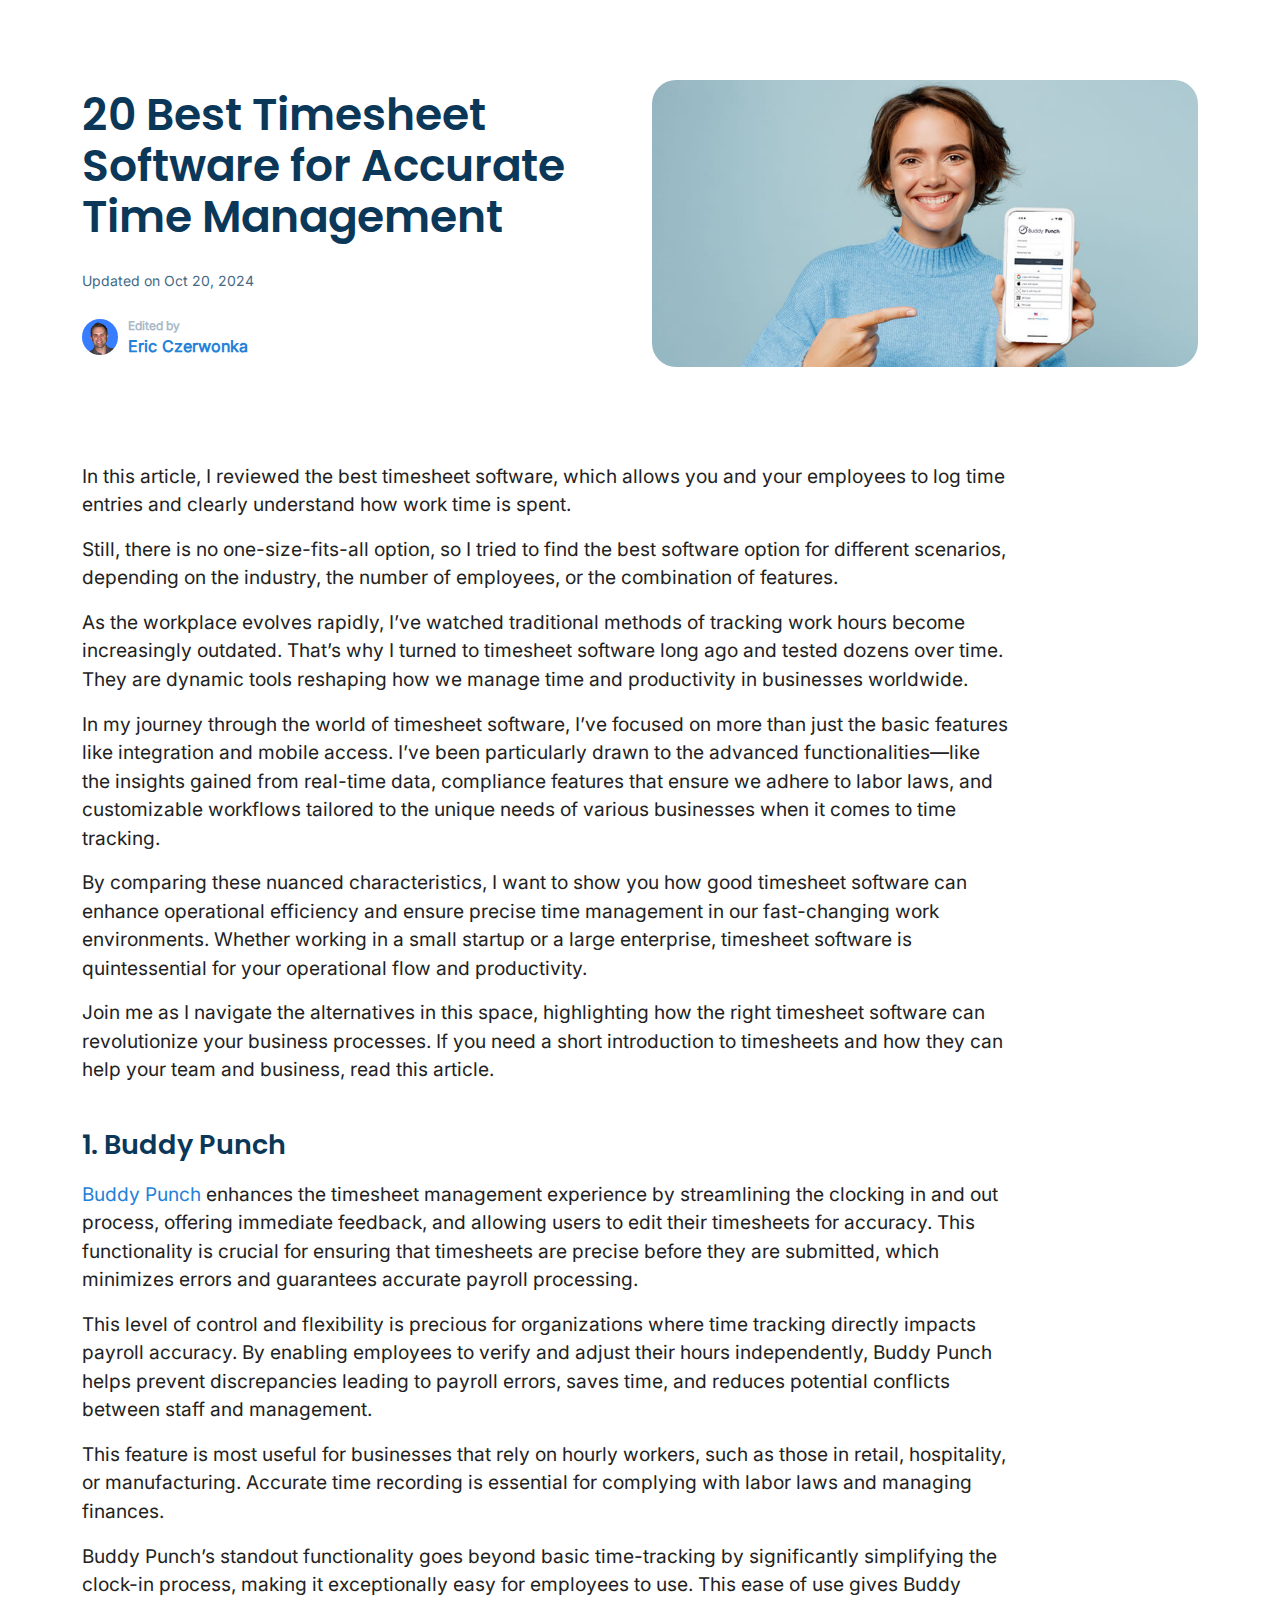
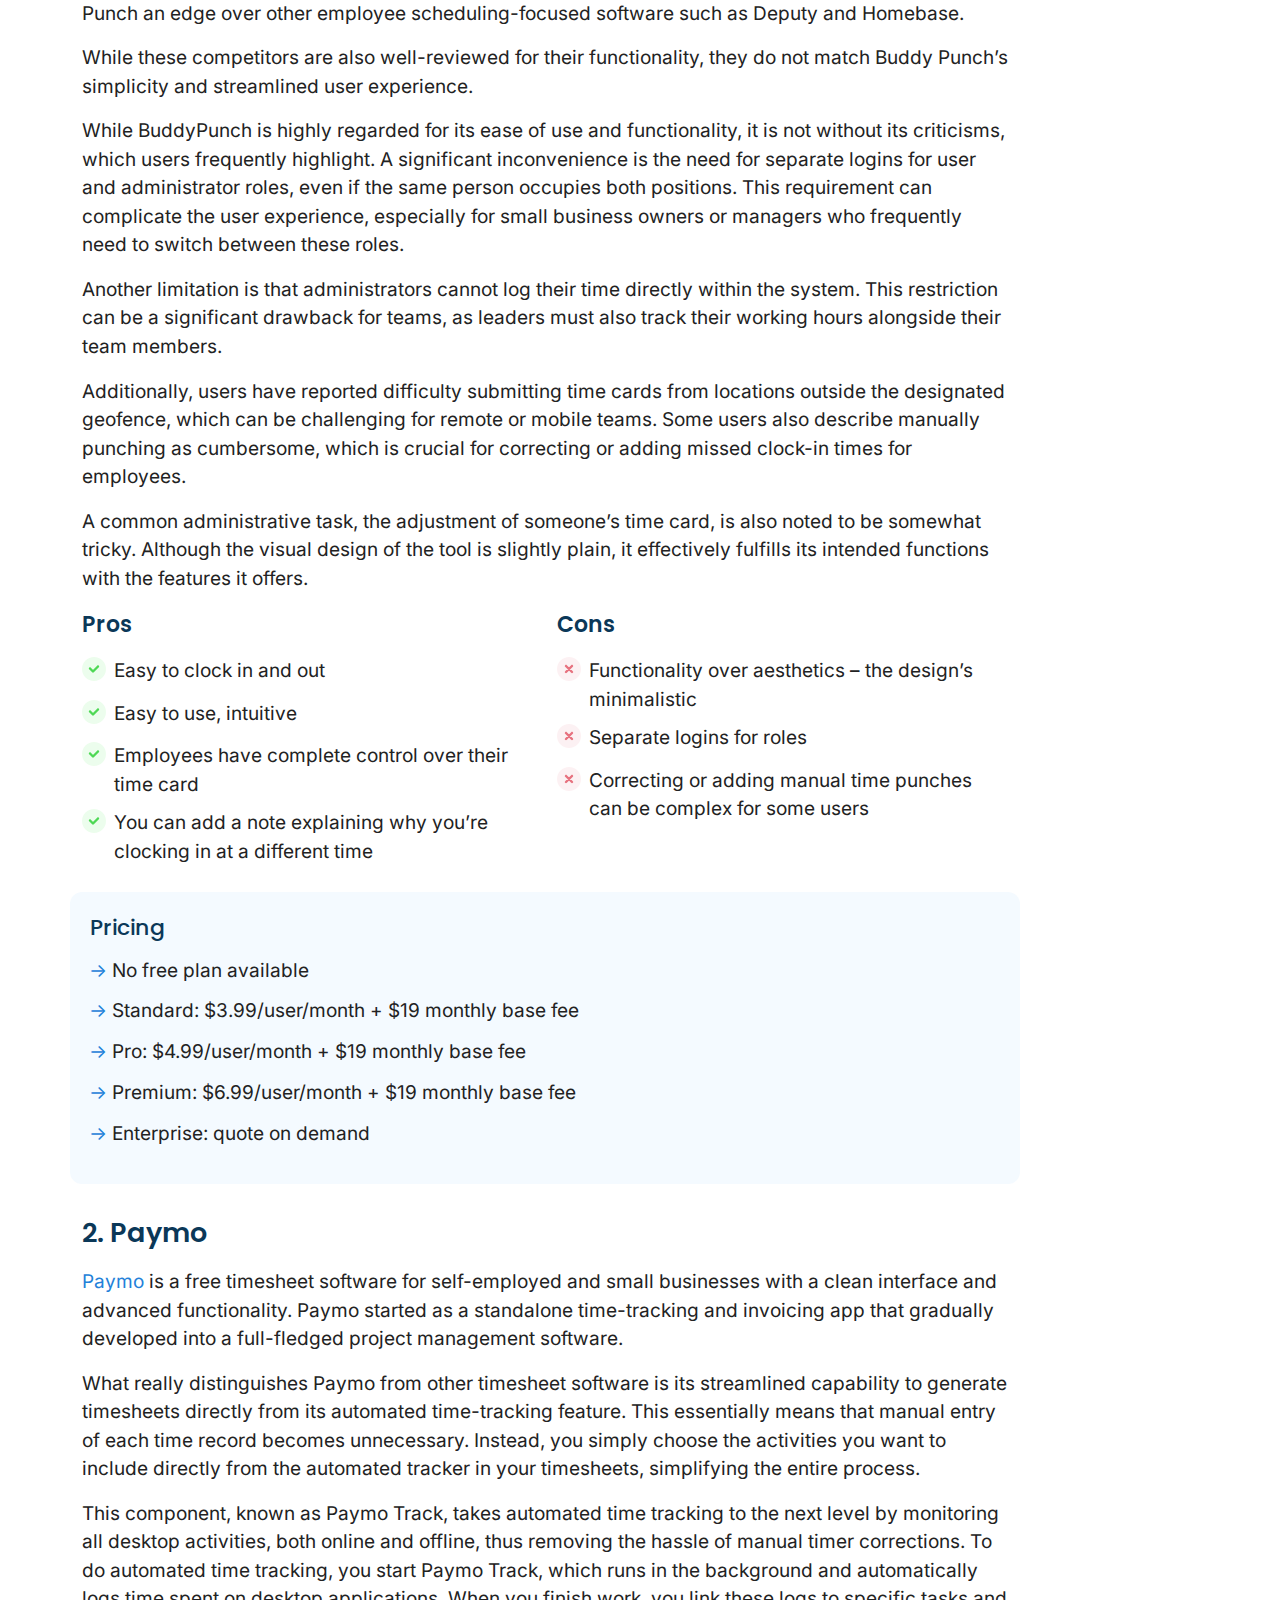
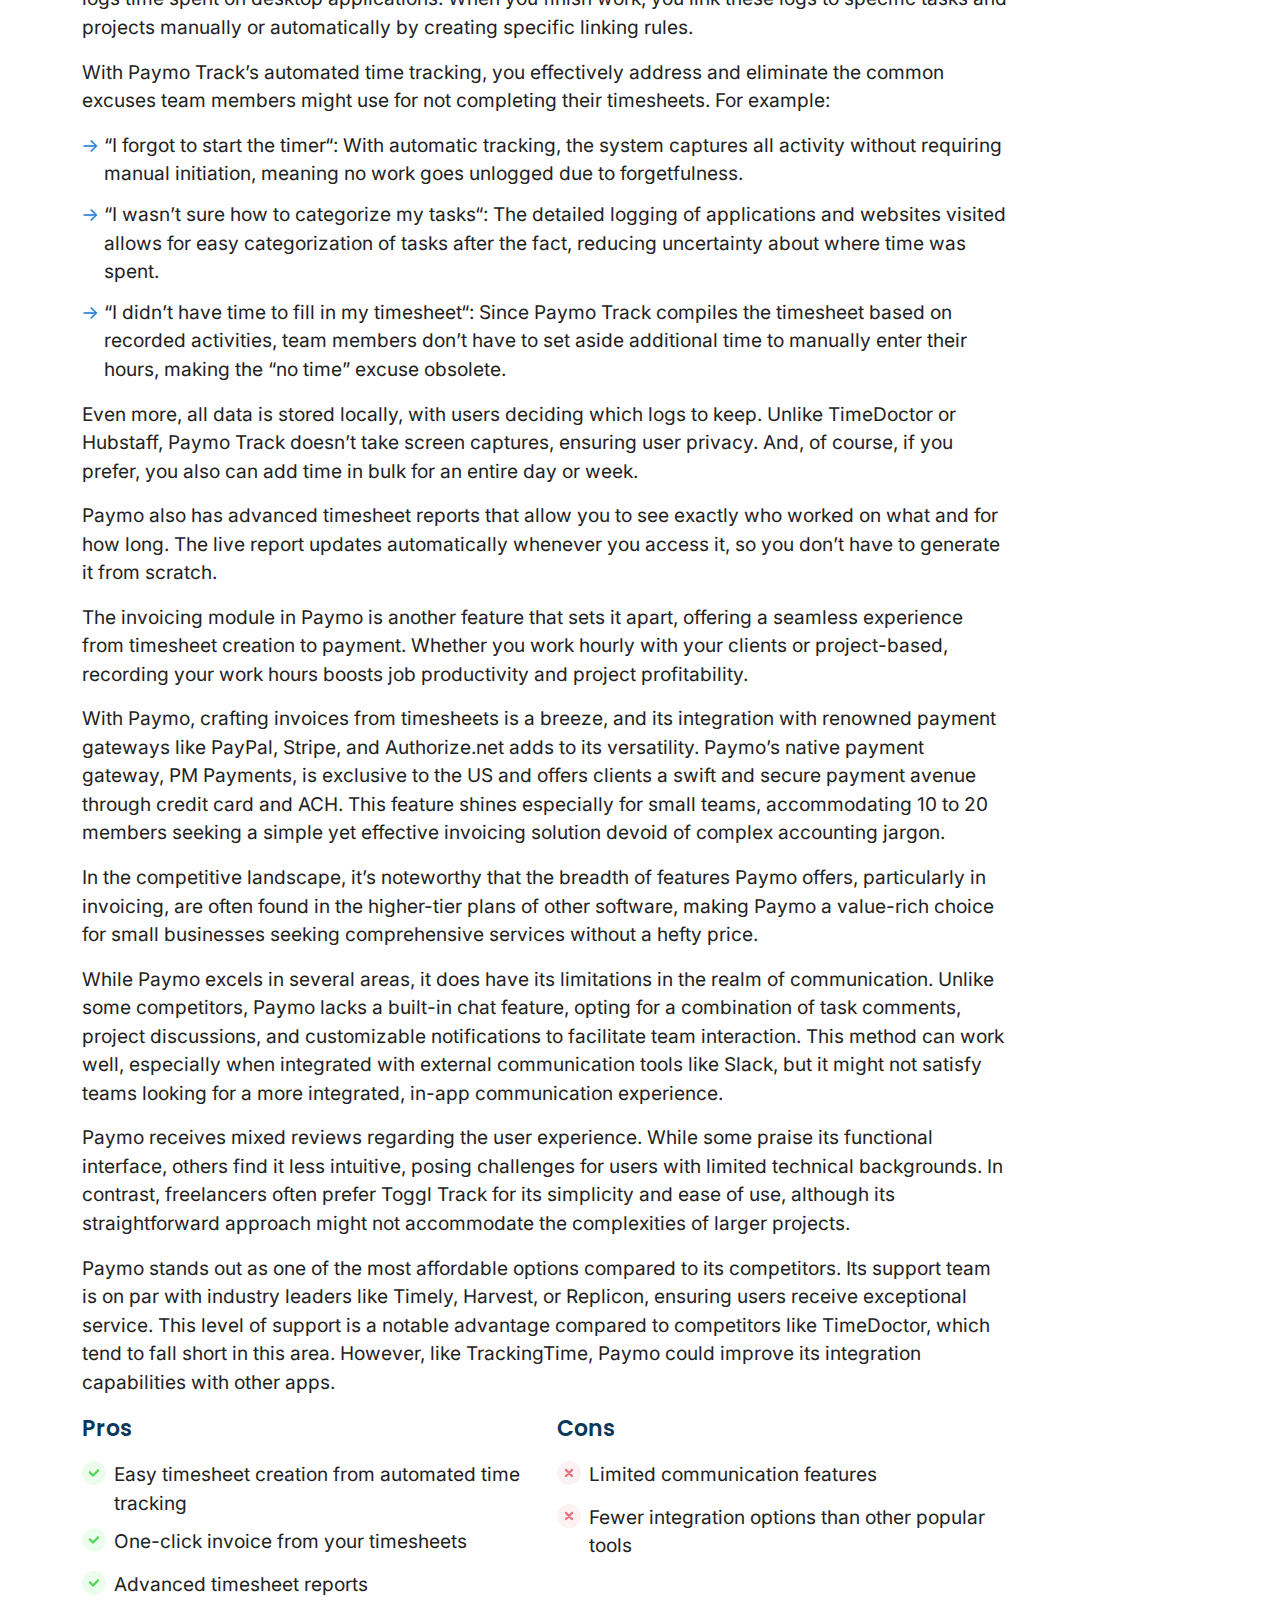
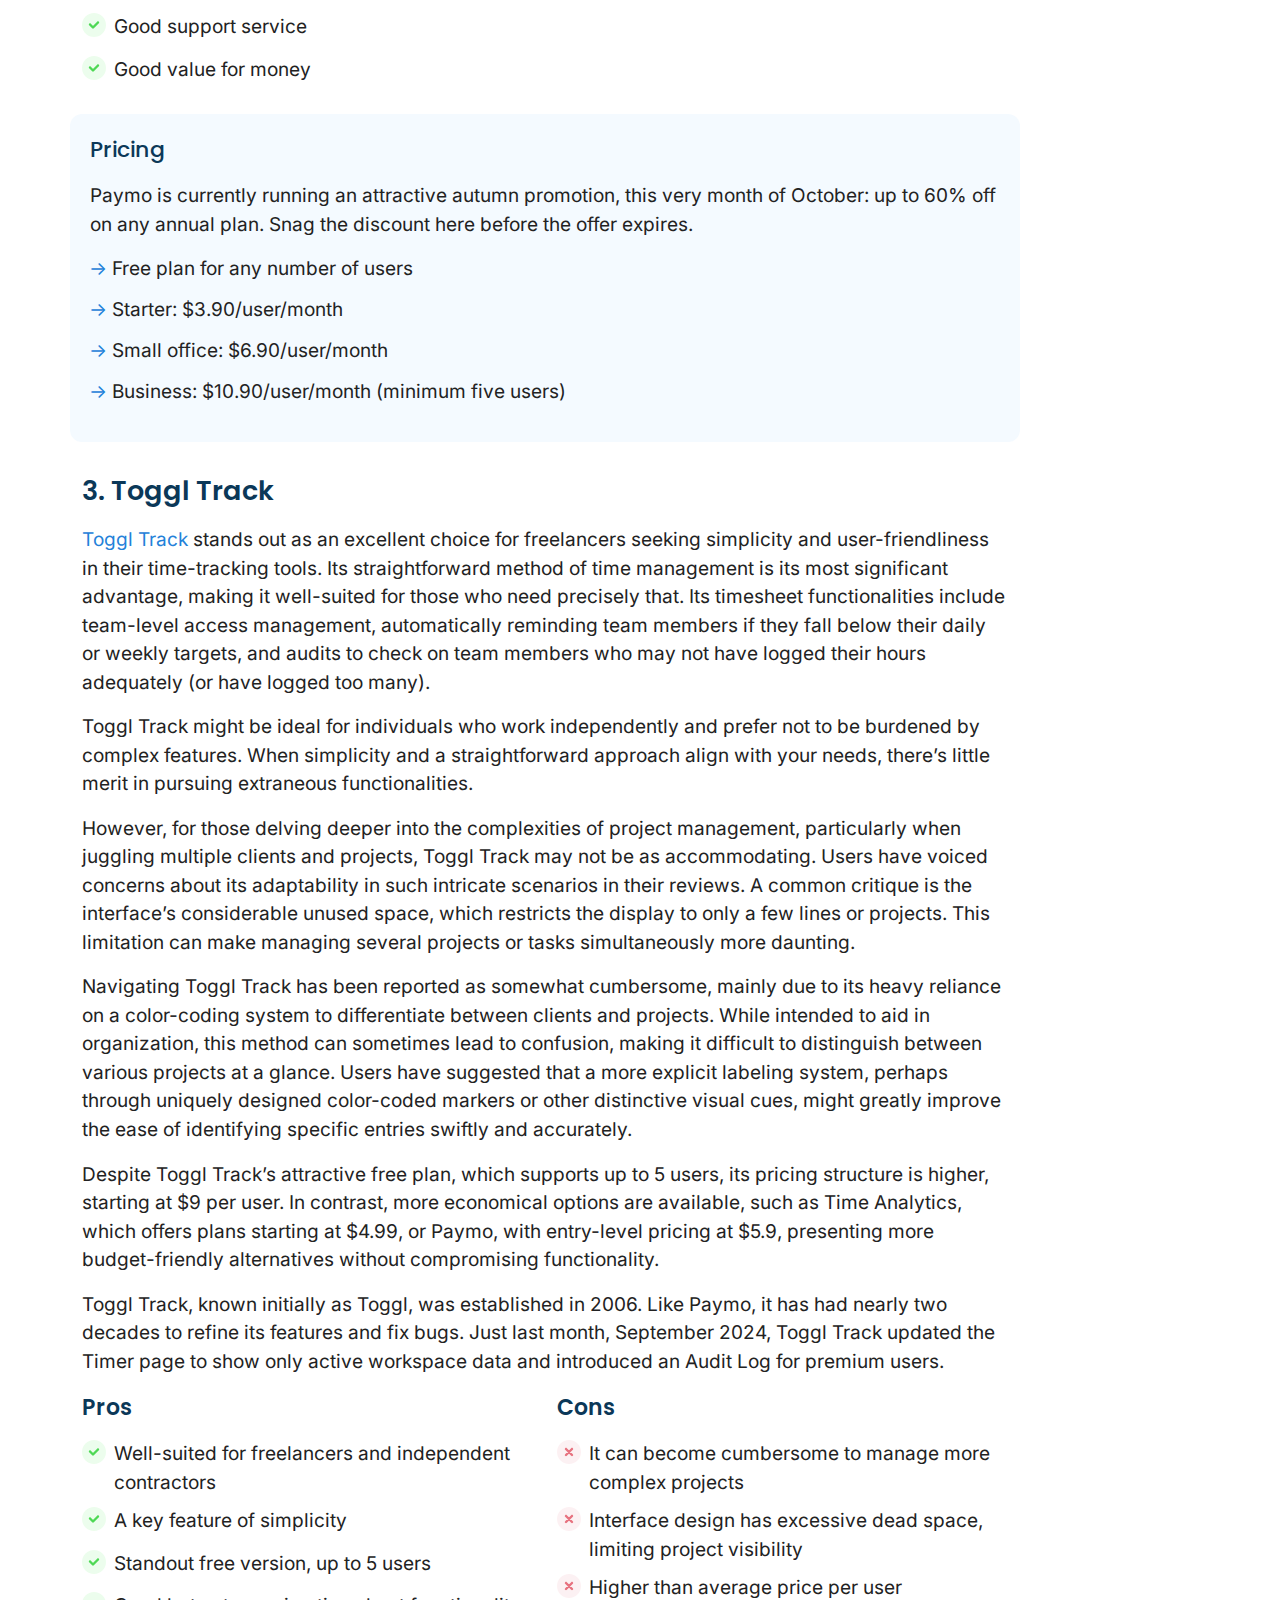
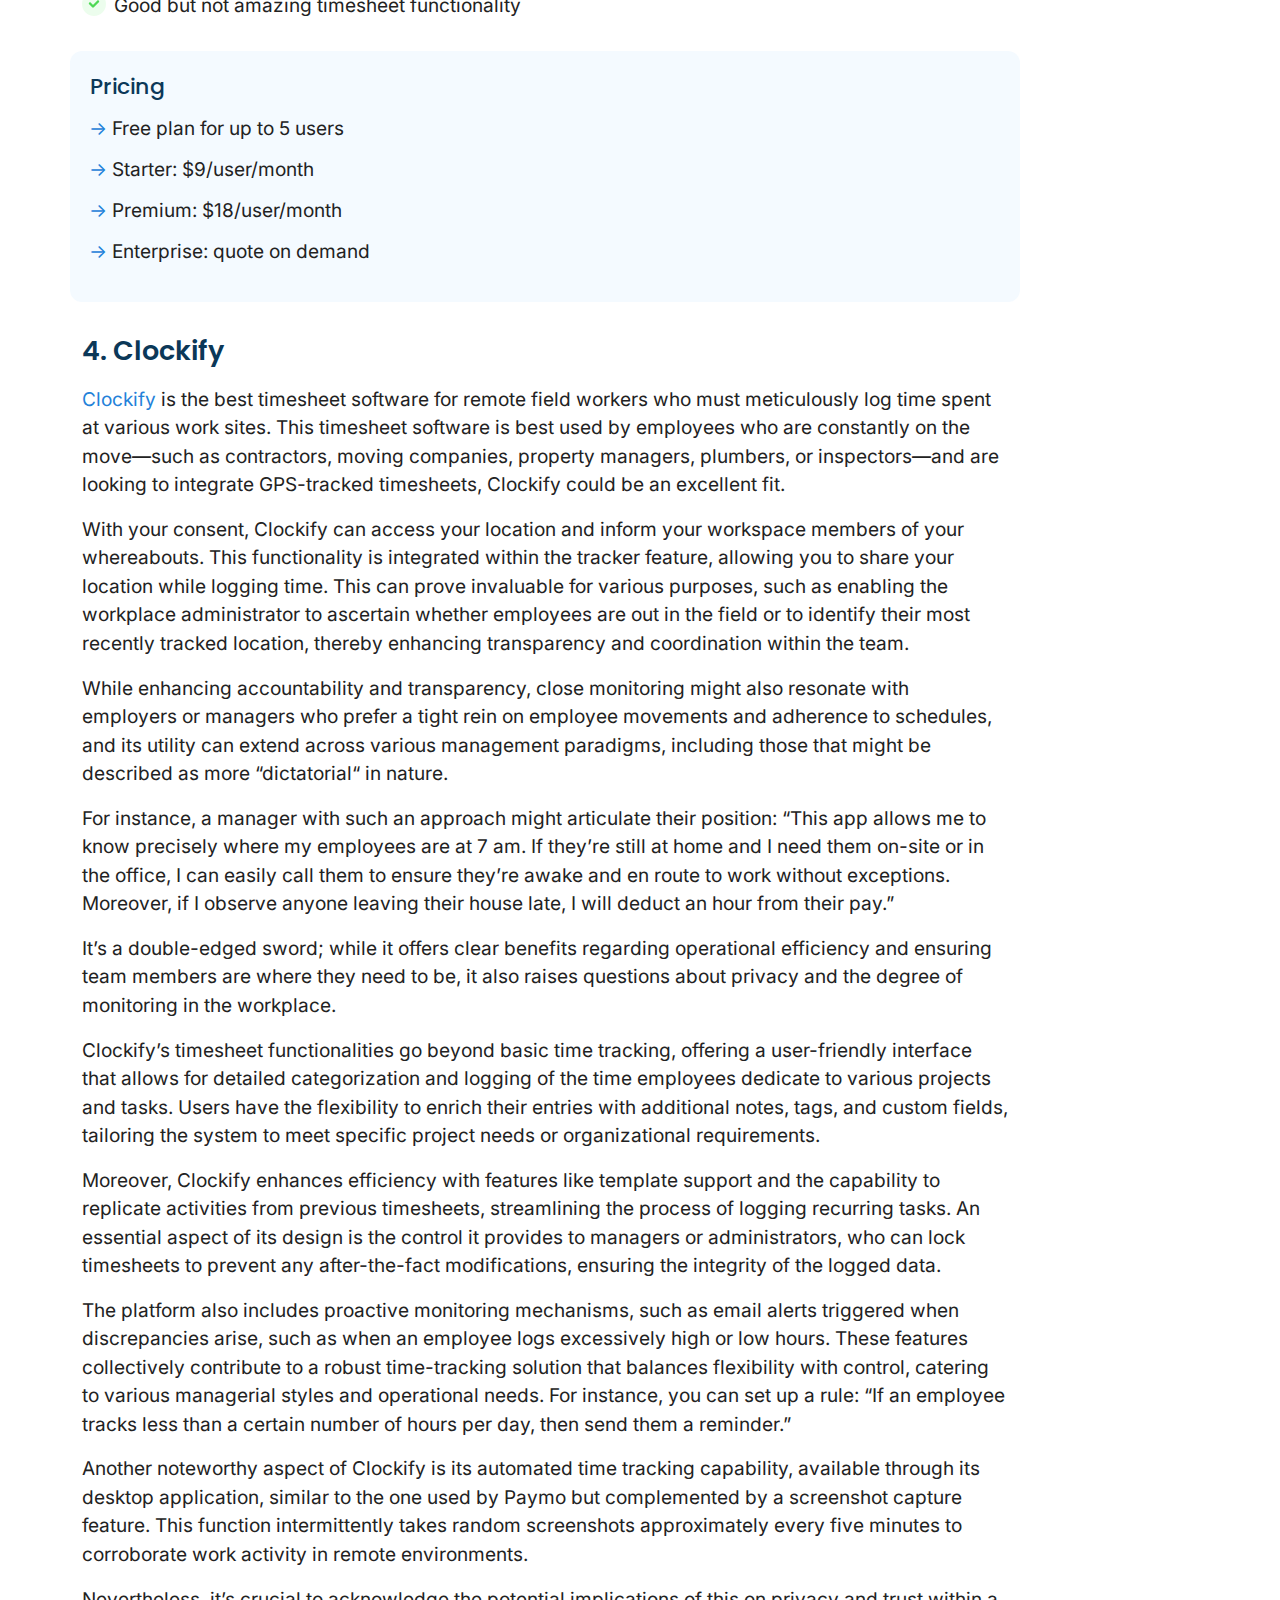
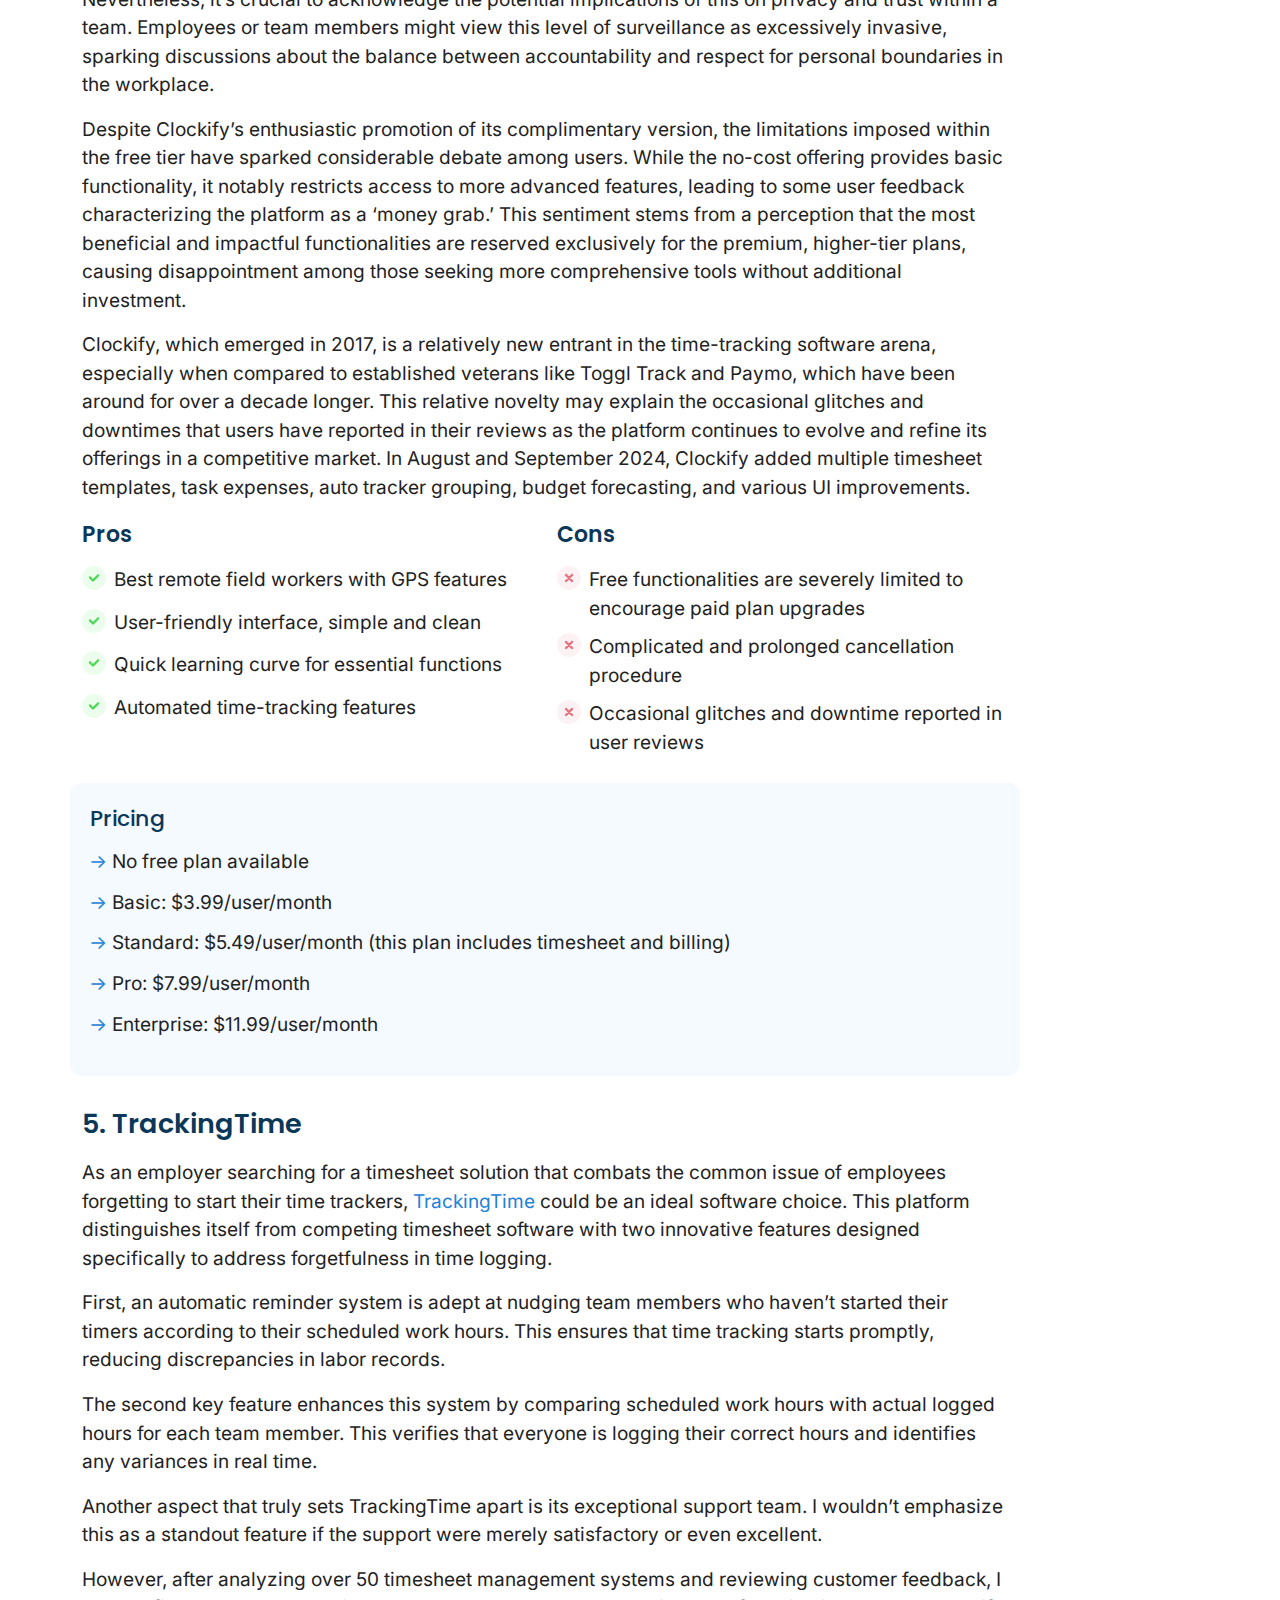
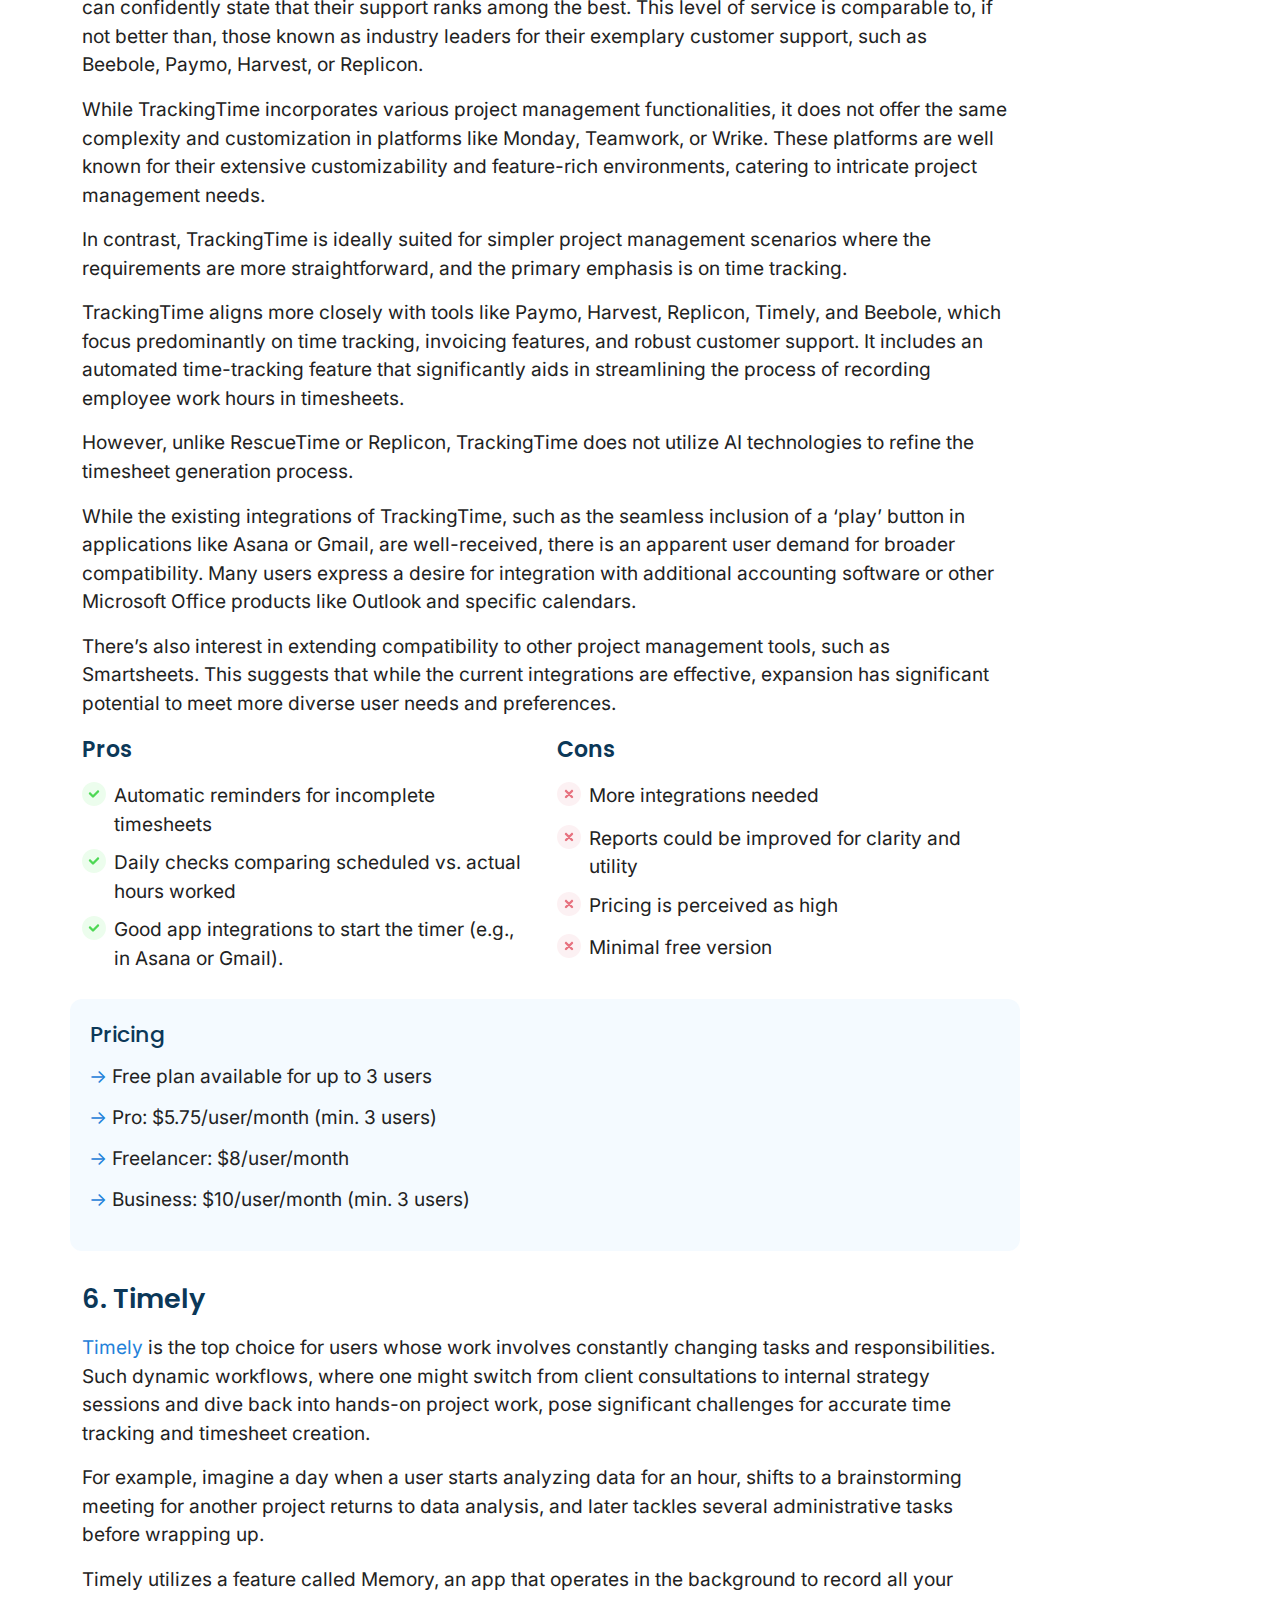
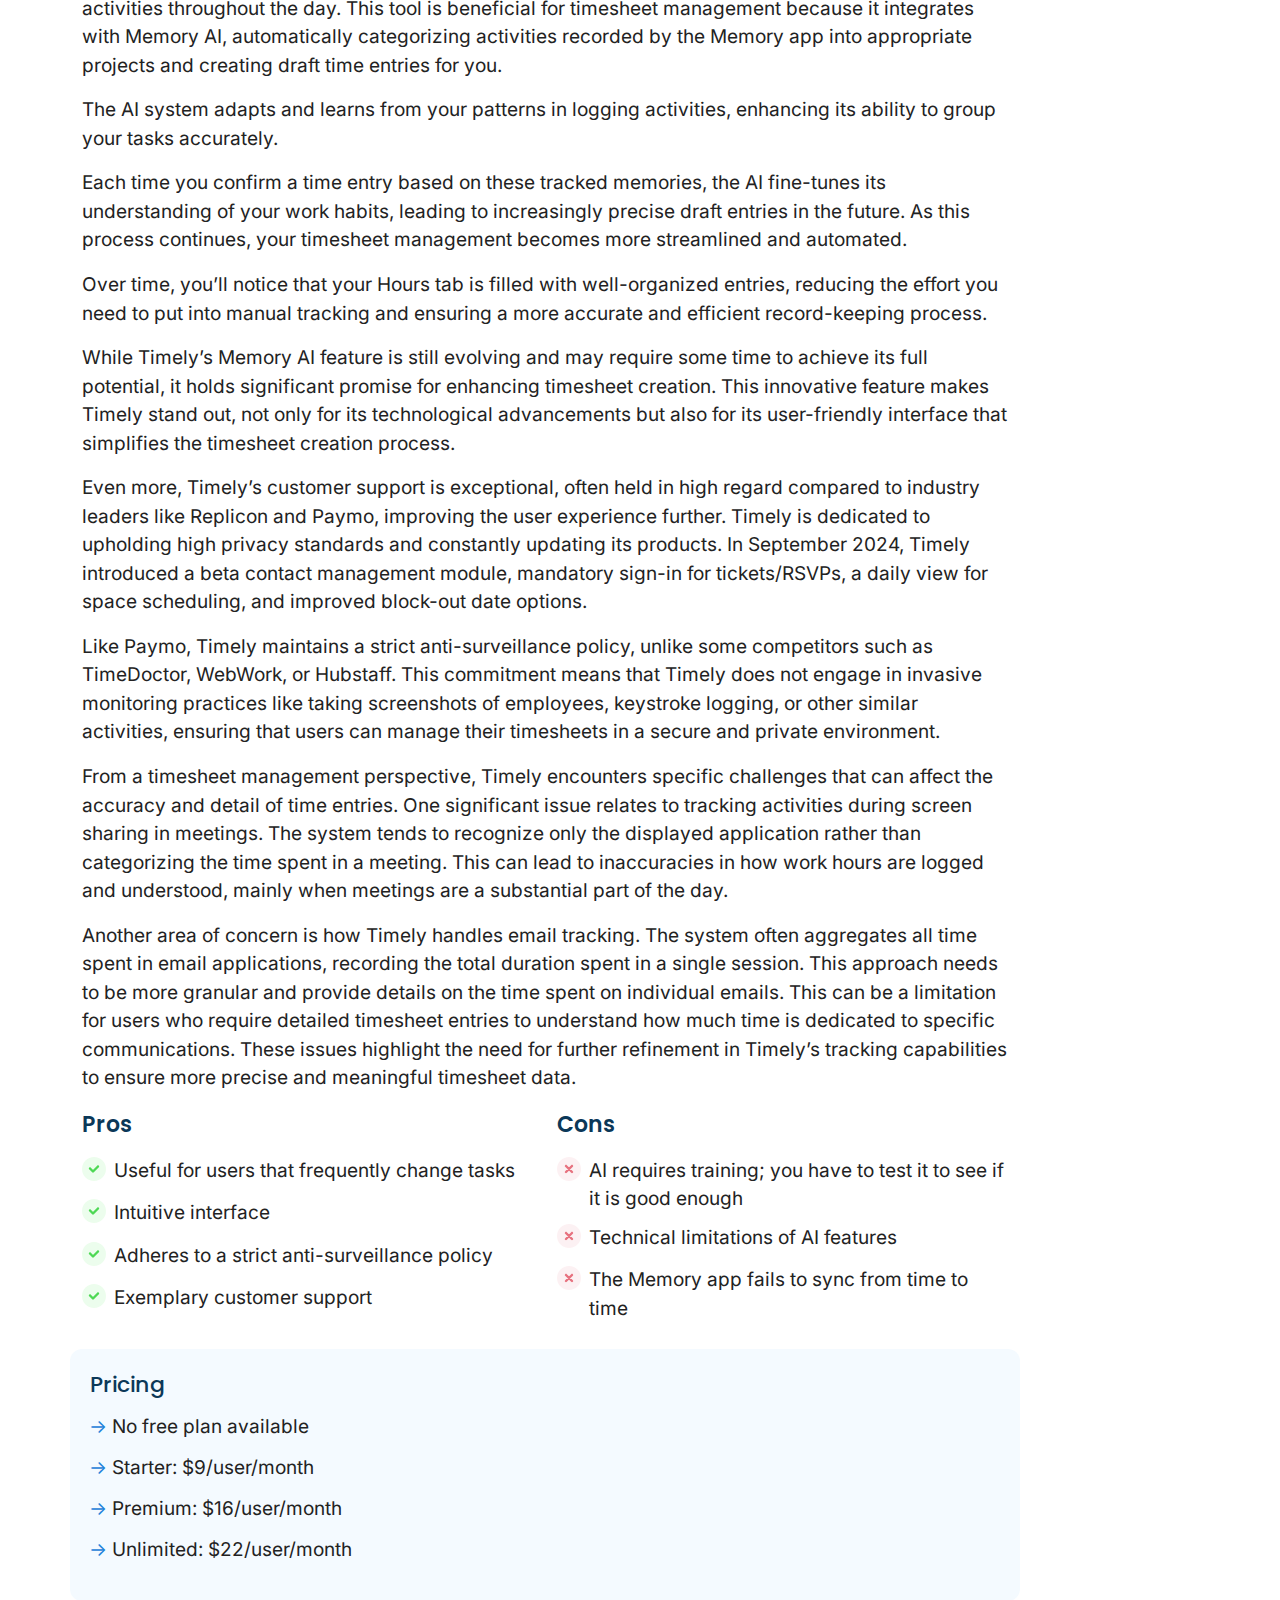
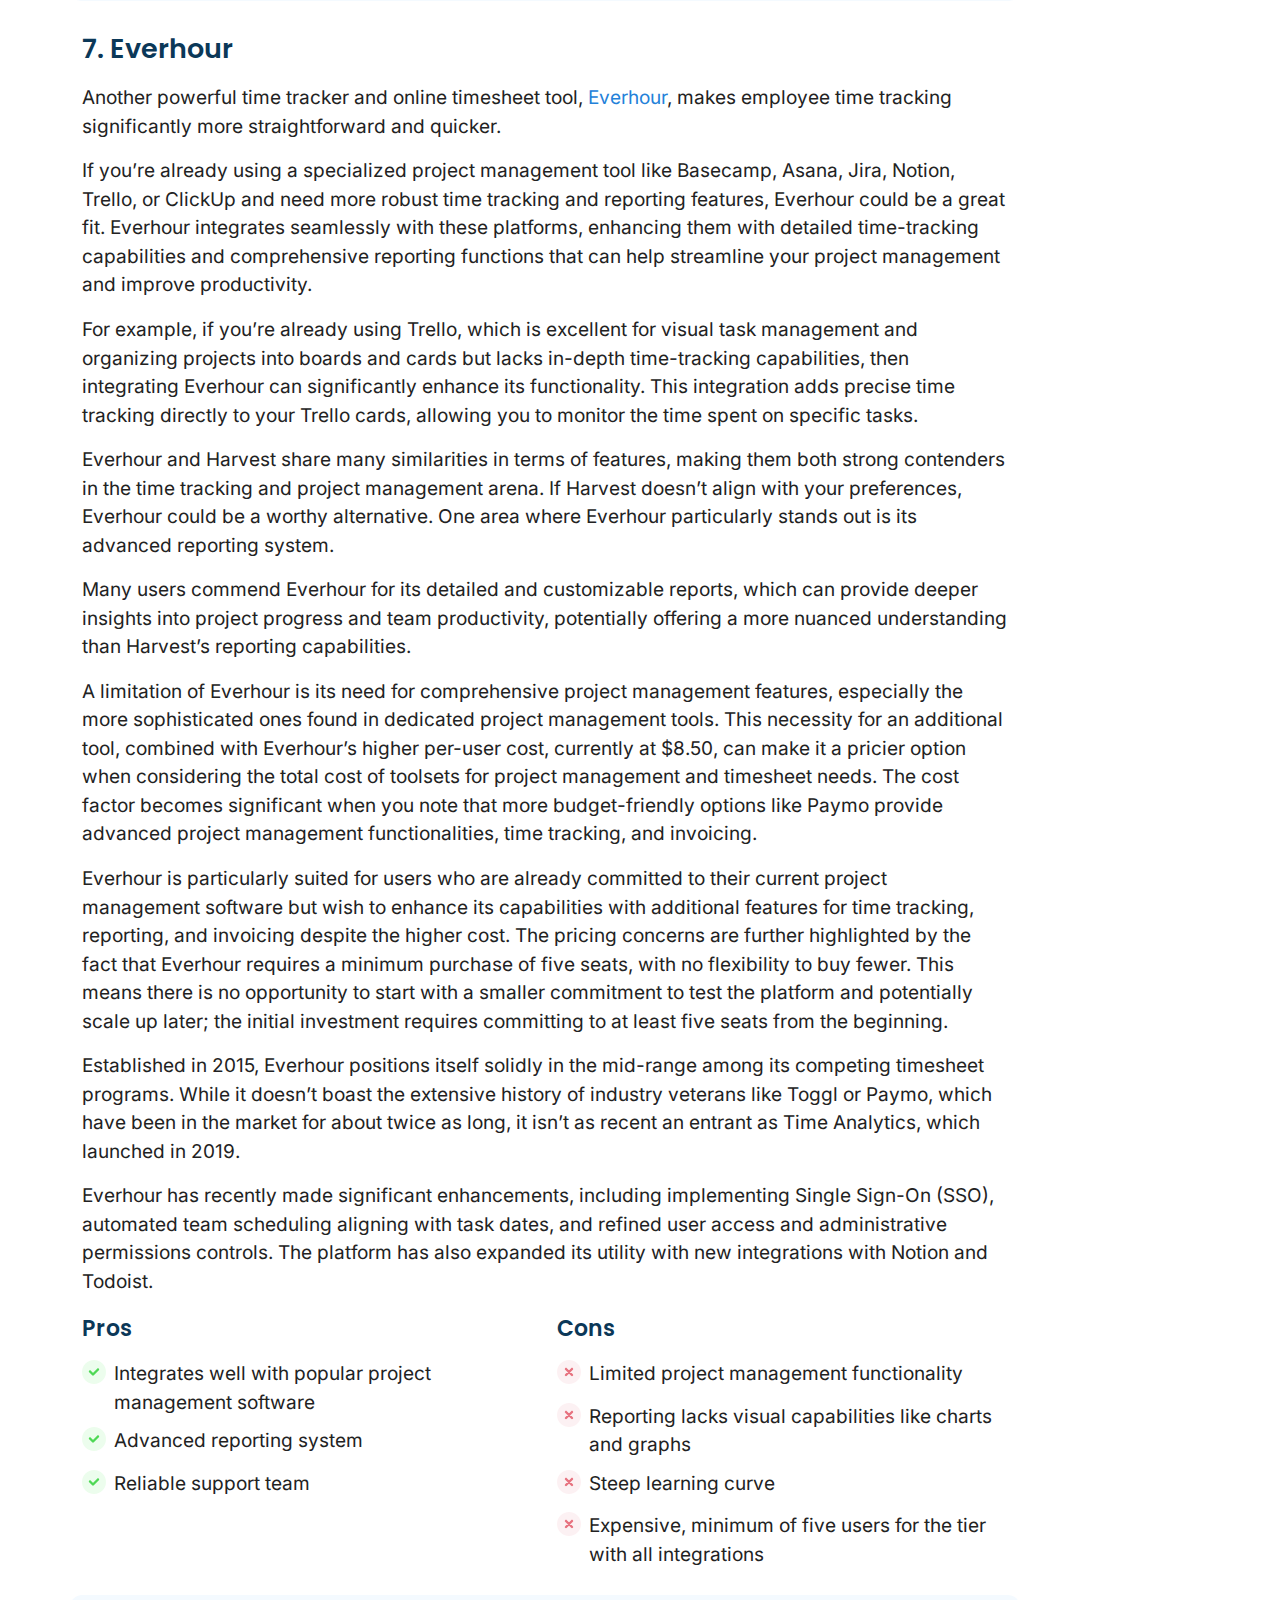
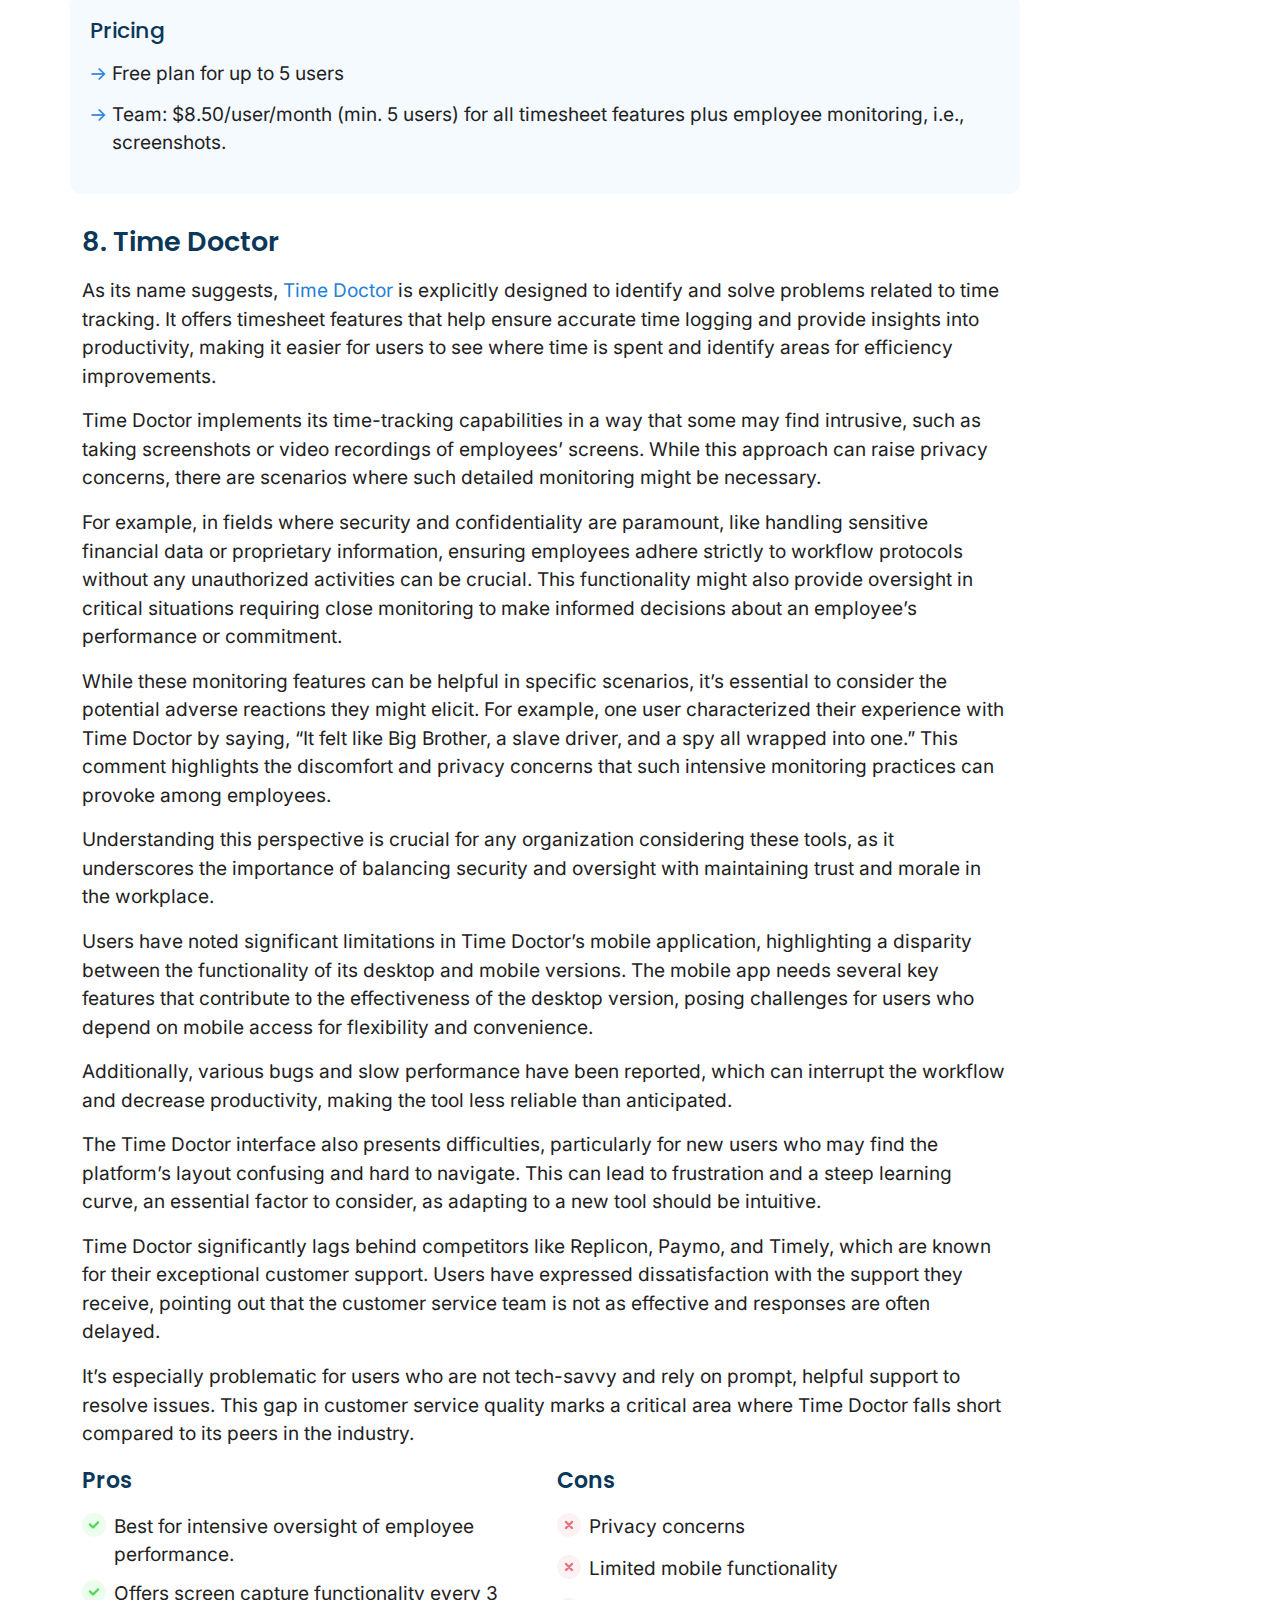
==== index.html @ faa2d47b "files upload" ====
<!DOCTYPE html>
<html lang="en">
<head>
    <meta charset="UTF-8">
    <meta name="viewport" content="width=device-width, initial-scale=1.0">
    <title>20 Best Timesheet Software for Accurate Time Management</title>
    <!-- Custom Fonts -->
    <link rel="stylesheet" href="assets/fonts/Poppins/stylesheet.css">
    <link rel="stylesheet" href="assets/fonts/Inter/stylesheet.css">
    <!-- Bootstrap CSS -->
    <link href="https://cdn.jsdelivr.net/npm/bootstrap@5.3.3/dist/css/bootstrap.min.css" rel="stylesheet" integrity="sha384-QWTKZyjpPEjISv5WaRU9OFeRpok6YctnYmDr5pNlyT2bRjXh0JMhjY6hW+ALEwIH" crossorigin="anonymous">
    <!-- Custom CSS -->
    <link rel="stylesheet" href="style.css">
</head>
<body>
    
    <!-- Banner Section -->
    <section class="ms-banner-section">
        <div class="container">
            <div class="row align-items-center">
                <div class="col-md-6">
                    <h1 class="mb-4">20 Best Timesheet Software for Accurate Time Management</h1>
                    <span class="ms-meta ms-font-inter">Updated on Oct 20, 2024</span>
                    <div class="d-flex ms-meta-content mt-4 mb-4 mb-md-0">
                        <div class="d-flex">
                            <img src="assets/images/eric_picture.png" class="img-fluid ms-meta-img rounded-circle" alt="Image">
                            <div>
                                <h5 class="ms-meta-heading fw-bold ms-font-inter mb-1">Edited by</h5>
                                <h4 class="ms-meta-description fw-bold ms-font-inter mb-0"><a href="https://www.linkedin.com/in/ericczerwonka/" target="_blank">Eric Czerwonka</a></h4>
                            </div>
                        </div>
                    </div>
                </div>
                <div class="col-md-6">
                    <img src="assets/images/clock-in-clock-out-app.jpg" class="img-fluid ms-main-img" alt="Image">
                </div>
            </div>
        </div>
    </section>

    <!-- Main Content Section -->
    <section class="ms-main-text pb-5">
        <div class="container">
            <div class="row">
                <div class="col-md-12 col-lg-11 col-xl-10 col-xxl-8">
                    <p>In this article, I reviewed the best timesheet software, which allows you and your employees to log time entries and clearly understand how work time is spent.</p>
                    <p>Still, there is no one-size-fits-all option, so I tried to find the best software option for different scenarios, depending on the industry, the number of employees, or the combination of features.</p>
                    <p>As the workplace evolves rapidly, I’ve watched traditional methods of tracking work hours become increasingly outdated. That’s why I turned to timesheet software long ago and tested dozens over time. They are dynamic tools reshaping how we manage time and productivity in businesses worldwide.</p>
                    <p>In my journey through the world of timesheet software, I’ve focused on more than just the basic features like integration and mobile access. I’ve been particularly drawn to the advanced functionalities—like the insights gained from real-time data, compliance features that ensure we adhere to labor laws, and customizable workflows tailored to the unique needs of various businesses when it comes to time tracking.</p>
                    <p>By comparing these nuanced characteristics, I want to show you how good timesheet software can enhance operational efficiency and ensure precise time management in our fast-changing work environments. Whether working in a small startup or a large enterprise, timesheet software is quintessential for your operational flow and productivity.</p>
                    <p>Join me as I navigate the alternatives in this space, highlighting how the right timesheet software can revolutionize your business processes. If you need a short introduction to timesheets and how they can help your team and business, read this article.</p>
                    <h2>1. Buddy Punch</h2>
                    <p><a href="https://buddypunch.com/" target="_blank">Buddy Punch</a> enhances the timesheet management experience by streamlining the clocking in and out process, offering immediate feedback, and allowing users to edit their timesheets for accuracy. This functionality is crucial for ensuring that timesheets are precise before they are submitted, which minimizes errors and guarantees accurate payroll processing.</p>
                    <p>This level of control and flexibility is precious for organizations where time tracking directly impacts payroll accuracy. By enabling employees to verify and adjust their hours independently, Buddy Punch helps prevent discrepancies leading to payroll errors, saves time, and reduces potential conflicts between staff and management.</p>
                    <p>This feature is most useful for businesses that rely on hourly workers, such as those in retail, hospitality, or manufacturing. Accurate time recording is essential for complying with labor laws and managing finances.</p>
                    <p>Buddy Punch’s standout functionality goes beyond basic time-tracking by significantly simplifying the clock-in process, making it exceptionally easy for employees to use. This ease of use gives Buddy Punch an edge over other employee scheduling-focused software such as Deputy and Homebase.</p>
                    <p>While these competitors are also well-reviewed for their functionality, they do not match Buddy Punch’s simplicity and streamlined user experience.</p>
                    <p>While BuddyPunch is highly regarded for its ease of use and functionality, it is not without its criticisms, which users frequently highlight. A significant inconvenience is the need for separate logins for user and administrator roles, even if the same person occupies both positions. This requirement can complicate the user experience, especially for small business owners or managers who frequently need to switch between these roles.</p>
                    <p>Another limitation is that administrators cannot log their time directly within the system. This restriction can be a significant drawback for teams, as leaders must also track their working hours alongside their team members.</p>
                    <p>Additionally, users have reported difficulty submitting time cards from locations outside the designated geofence, which can be challenging for remote or mobile teams. Some users also describe manually punching as cumbersome, which is crucial for correcting or adding missed clock-in times for employees.</p>
                    <p>A common administrative task, the adjustment of someone’s time card, is also noted to be somewhat tricky. Although the visual design of the tool is slightly plain, it effectively fulfills its intended functions with the features it offers.</p>
                    <div class="row">
                        <div class="col-md-6">
                            <h3 class="mt-0 mb-3">Pros</h3>
                            <ul class="ms-features-list ms-pros-list p-0">
                                <li>Easy to clock in and out</li>
                                <li>Easy to use, intuitive</li>
                                <li>Employees have complete control over their time card</li>
                                <li>You can add a note explaining why you’re clocking in at a different time</li>
                            </ul>
                        </div>
                        <div class="col-md-6">
                            <h3 class="mt-0 mb-3">Cons</h3>
                            <ul class="ms-features-list ms-cons-list p-0">
                                <li>Functionality over aesthetics – the design’s minimalistic</li>
                                <li>Separate logins for roles</li>
                                <li>Correcting or adding manual time punches can be complex for some users</li>
                            </ul>
                        </div>
                    </div>
                    <div class="ms-pricing-box">
                        <h3 class="fw-medium m-0">Pricing</h3>
                        <ul class="ms-arrow-list">
                            <li>No free plan available</li>
                            <li>Standard: $3.99/user/month + $19 monthly base fee</li>
                            <li>Pro: $4.99/user/month + $19 monthly base fee</li>
                            <li>Premium: $6.99/user/month + $19 monthly base fee</li>
                            <li>Enterprise: quote on demand</li>
                        </ul>
                    </div>
                    <h2>2. Paymo</h2>
                    <p><a href="https://www.paymoapp.com/time-tracking-software/" target="_blank">Paymo</a> is a free timesheet software for self-employed and small businesses with a clean interface and advanced functionality. Paymo started as a standalone time-tracking and invoicing app that gradually developed into a full-fledged project management software.</p>
                    <p>What really distinguishes Paymo from other timesheet software is its streamlined capability to generate timesheets directly from its automated time-tracking feature. This essentially means that manual entry of each time record becomes unnecessary. Instead, you simply choose the activities you want to include directly from the automated tracker in your timesheets, simplifying the entire process.</p>
                    <p>This component, known as Paymo Track, takes automated time tracking to the next level by monitoring all desktop activities, both online and offline, thus removing the hassle of manual timer corrections. To do automated time tracking, you start Paymo Track, which runs in the background and automatically logs time spent on desktop applications. When you finish work, you link these logs to specific tasks and projects manually or automatically by creating specific linking rules.</p>
                    <p>With Paymo Track’s automated time tracking, you effectively address and eliminate the common excuses team members might use for not completing their timesheets. For example:</p>
                    <ul class="ms-arrow-list">
                        <li>“I forgot to start the timer“: With automatic tracking, the system captures all activity without requiring manual initiation, meaning no work goes unlogged due to forgetfulness.</li>
                        <li>“I wasn’t sure how to categorize my tasks“: The detailed logging of applications and websites visited allows for easy categorization of tasks after the fact, reducing uncertainty about where time was spent.</li>
                        <li>“I didn’t have time to fill in my timesheet“: Since Paymo Track compiles the timesheet based on recorded activities, team members don’t have to set aside additional time to manually enter their hours, making the “no time” excuse obsolete.</li>
                    </ul>
                    <p>Even more, all data is stored locally, with users deciding which logs to keep. Unlike TimeDoctor or Hubstaff, Paymo Track doesn’t take screen captures, ensuring user privacy. And, of course, if you prefer, you also can add time in bulk for an entire day or week.</p>
                    <p>Paymo also has advanced timesheet reports that allow you to see exactly who worked on what and for how long. The live report updates automatically whenever you access it, so you don’t have to generate it from scratch.</p>
                    <p>The invoicing module in Paymo is another feature that sets it apart, offering a seamless experience from timesheet creation to payment. Whether you work hourly with your clients or project-based, recording your work hours boosts job productivity and project profitability.</p>
                    <p>With Paymo, crafting invoices from timesheets is a breeze, and its integration with renowned payment gateways like PayPal, Stripe, and Authorize.net adds to its versatility. Paymo’s native payment gateway, PM Payments, is exclusive to the US and offers clients a swift and secure payment avenue through credit card and ACH. This feature shines especially for small teams, accommodating 10 to 20 members seeking a simple yet effective invoicing solution devoid of complex accounting jargon.</p>
                    <p>In the competitive landscape, it’s noteworthy that the breadth of features Paymo offers, particularly in invoicing, are often found in the higher-tier plans of other software, making Paymo a value-rich choice for small businesses seeking comprehensive services without a hefty price. </p>
                    <p>While Paymo excels in several areas, it does have its limitations in the realm of communication. Unlike some competitors, Paymo lacks a built-in chat feature, opting for a combination of task comments, project discussions, and customizable notifications to facilitate team interaction. This method can work well, especially when integrated with external communication tools like Slack, but it might not satisfy teams looking for a more integrated, in-app communication experience.</p>
                    <p>Paymo receives mixed reviews regarding the user experience. While some praise its functional interface, others find it less intuitive, posing challenges for users with limited technical backgrounds. In contrast, freelancers often prefer Toggl Track for its simplicity and ease of use, although its straightforward approach might not accommodate the complexities of larger projects.</p>
                    <p>Paymo stands out as one of the most affordable options compared to its competitors. Its support team is on par with industry leaders like Timely, Harvest, or Replicon, ensuring users receive exceptional service. This level of support is a notable advantage compared to competitors like TimeDoctor, which tend to fall short in this area. However, like TrackingTime, Paymo could improve its integration capabilities with other apps.</p>
                    <div class="row">
                        <div class="col-md-6">
                            <h3 class="mt-0 mb-3">Pros</h3>
                            <ul class="ms-features-list ms-pros-list p-0">
                                <li>Easy timesheet creation from automated time tracking</li>
                                <li>One-click invoice from your timesheets</li>
                                <li>Advanced timesheet reports</li>
                                <li>Good support service</li>
                                <li>Good value for money</li>
                            </ul>
                        </div>
                        <div class="col-md-6">
                            <h3 class="mt-0 mb-3">Cons</h3>
                            <ul class="ms-features-list ms-cons-list p-0">
                                <li>Limited communication features</li>
                                <li>Fewer integration options than other popular tools</li>
                            </ul>
                        </div>
                    </div>
                    <div class="ms-pricing-box">
                        <h3 class="fw-medium m-0">Pricing</h3>
                        <p>Paymo is currently running an attractive autumn promotion, this very month of October: up to 60% off on any annual plan. Snag the discount here before the offer expires.</p>
                        <ul class="ms-arrow-list">
                            <li>Free plan for any number of users</li>
                            <li>Starter: $3.90/user/month</li>
                            <li>Small office: $6.90/user/month</li>
                            <li>Business: $10.90/user/month (minimum five users)</li>
                        </ul>
                    </div>
                    <h2>3. Toggl Track</h2>
                    <p><a href="https://toggl.com/" target="_blank">Toggl Track</a> stands out as an excellent choice for freelancers seeking simplicity and user-friendliness in their time-tracking tools. Its straightforward method of time management is its most significant advantage, making it well-suited for those who need precisely that. Its timesheet functionalities include team-level access management, automatically reminding team members if they fall below their daily or weekly targets, and audits to check on team members who may not have logged their hours adequately (or have logged too many).</p>
                    <p>Toggl Track might be ideal for individuals who work independently and prefer not to be burdened by complex features. When simplicity and a straightforward approach align with your needs, there’s little merit in pursuing extraneous functionalities.</p>
                    <p>However, for those delving deeper into the complexities of project management, particularly when juggling multiple clients and projects, Toggl Track may not be as accommodating. Users have voiced concerns about its adaptability in such intricate scenarios in their reviews. A common critique is the interface’s considerable unused space, which restricts the display to only a few lines or projects. This limitation can make managing several projects or tasks simultaneously more daunting.</p>
                    <p>Navigating Toggl Track has been reported as somewhat cumbersome, mainly due to its heavy reliance on a color-coding system to differentiate between clients and projects. While intended to aid in organization, this method can sometimes lead to confusion, making it difficult to distinguish between various projects at a glance. Users have suggested that a more explicit labeling system, perhaps through uniquely designed color-coded markers or other distinctive visual cues, might greatly improve the ease of identifying specific entries swiftly and accurately.</p>
                    <p>Despite Toggl Track’s attractive free plan, which supports up to 5 users, its pricing structure is higher, starting at $9 per user. In contrast, more economical options are available, such as Time Analytics, which offers plans starting at $4.99, or Paymo, with entry-level pricing at $5.9, presenting more budget-friendly alternatives without compromising functionality.</p>
                    <p>Toggl Track, known initially as Toggl, was established in 2006. Like Paymo, it has had nearly two decades to refine its features and fix bugs. Just last month, September 2024, Toggl Track updated the Timer page to show only active workspace data and introduced an Audit Log for premium users.</p>
                    <div class="row">
                        <div class="col-md-6">
                            <h3 class="mt-0 mb-3">Pros</h3>
                            <ul class="ms-features-list ms-pros-list p-0">
                                <li>Well-suited for freelancers and independent contractors</li>
                                <li>A key feature of simplicity</li>
                                <li>Standout free version, up to 5 users</li>
                                <li>Good but not amazing timesheet functionality</li>
                            </ul>
                        </div>
                        <div class="col-md-6">
                            <h3 class="mt-0 mb-3">Cons</h3>
                            <ul class="ms-features-list ms-cons-list p-0">
                                <li>It can become cumbersome to manage more complex projects</li>
                                <li>Interface design has excessive dead space, limiting project visibility</li>
                                <li>Higher than average price per user</li>
                            </ul>
                        </div>
                    </div>
                    <div class="ms-pricing-box">
                        <h3 class="fw-medium m-0">Pricing</h3>
                        <ul class="ms-arrow-list">
                            <li>Free plan for up to 5 users</li>
                            <li>Starter: $9/user/month</li>
                            <li>Premium: $18/user/month</li>
                            <li>Enterprise: quote on demand</li>
                        </ul>
                    </div>
                    <h2>4. Clockify</h2>
                    <p><a href="https://clockify.me/" target="_blank">Clockify</a> is the best timesheet software for remote field workers who must meticulously log time spent at various work sites. This timesheet software is best used by employees who are constantly on the move—such as contractors, moving companies, property managers, plumbers, or inspectors—and are looking to integrate GPS-tracked timesheets, Clockify could be an excellent fit.</p>
                    <p>With your consent, Clockify can access your location and inform your workspace members of your whereabouts. This functionality is integrated within the tracker feature, allowing you to share your location while logging time. This can prove invaluable for various purposes, such as enabling the workplace administrator to ascertain whether employees are out in the field or to identify their most recently tracked location, thereby enhancing transparency and coordination within the team.</p>
                    <p>While enhancing accountability and transparency, close monitoring might also resonate with employers or managers who prefer a tight rein on employee movements and adherence to schedules, and its utility can extend across various management paradigms, including those that might be described as more “dictatorial“ in nature.</p>
                    <p>For instance, a manager with such an approach might articulate their position: “This app allows me to know precisely where my employees are at 7 am. If they’re still at home and I need them on-site or in the office, I can easily call them to ensure they’re awake and en route to work without exceptions. Moreover, if I observe anyone leaving their house late, I will deduct an hour from their pay.”</p>
                    <p>It’s a double-edged sword; while it offers clear benefits regarding operational efficiency and ensuring team members are where they need to be, it also raises questions about privacy and the degree of monitoring in the workplace.</p>
                    <p>Clockify’s timesheet functionalities go beyond basic time tracking, offering a user-friendly interface that allows for detailed categorization and logging of the time employees dedicate to various projects and tasks. Users have the flexibility to enrich their entries with additional notes, tags, and custom fields, tailoring the system to meet specific project needs or organizational requirements.</p>
                    <p>Moreover, Clockify enhances efficiency with features like template support and the capability to replicate activities from previous timesheets, streamlining the process of logging recurring tasks. An essential aspect of its design is the control it provides to managers or administrators, who can lock timesheets to prevent any after-the-fact modifications, ensuring the integrity of the logged data.</p>
                    <p>The platform also includes proactive monitoring mechanisms, such as email alerts triggered when discrepancies arise, such as when an employee logs excessively high or low hours. These features collectively contribute to a robust time-tracking solution that balances flexibility with control, catering to various managerial styles and operational needs. For instance, you can set up a rule: “If an employee tracks less than a certain number of hours per day, then send them a reminder.”</p>
                    <p>Another noteworthy aspect of Clockify is its automated time tracking capability, available through its desktop application, similar to the one used by Paymo but complemented by a screenshot capture feature. This function intermittently takes random screenshots approximately every five minutes to corroborate work activity in remote environments.</p>
                    <p>Nevertheless, it’s crucial to acknowledge the potential implications of this on privacy and trust within a team. Employees or team members might view this level of surveillance as excessively invasive, sparking discussions about the balance between accountability and respect for personal boundaries in the workplace.</p>
                    <p>Despite Clockify’s enthusiastic promotion of its complimentary version, the limitations imposed within the free tier have sparked considerable debate among users. While the no-cost offering provides basic functionality, it notably restricts access to more advanced features, leading to some user feedback characterizing the platform as a ‘money grab.’ This sentiment stems from a perception that the most beneficial and impactful functionalities are reserved exclusively for the premium, higher-tier plans, causing disappointment among those seeking more comprehensive tools without additional investment.</p>
                    <p>Clockify, which emerged in 2017, is a relatively new entrant in the time-tracking software arena, especially when compared to established veterans like Toggl Track and Paymo, which have been around for over a decade longer. This relative novelty may explain the occasional glitches and downtimes that users have reported in their reviews as the platform continues to evolve and refine its offerings in a competitive market. In August and September 2024, Clockify added multiple timesheet templates, task expenses, auto tracker grouping, budget forecasting, and various UI improvements.</p>
                    <div class="row">
                        <div class="col-md-6">
                            <h3 class="mt-0 mb-3">Pros</h3>
                            <ul class="ms-features-list ms-pros-list p-0">
                                <li>Best remote field workers with GPS features</li>
                                <li>User-friendly interface, simple and clean</li>
                                <li>Quick learning curve for essential functions</li>
                                <li>Automated time-tracking features</li>
                            </ul>
                        </div>
                        <div class="col-md-6">
                            <h3 class="mt-0 mb-3">Cons</h3>
                            <ul class="ms-features-list ms-cons-list p-0">
                                <li>Free functionalities are severely limited to encourage paid plan upgrades</li>
                                <li>Complicated and prolonged cancellation procedure</li>
                                <li>Occasional glitches and downtime reported in user reviews</li>
                            </ul>
                        </div>
                    </div>
                    <div class="ms-pricing-box">
                        <h3 class="fw-medium m-0">Pricing</h3>
                        <ul class="ms-arrow-list">
                            <li>No free plan available</li>
                            <li>Basic: $3.99/user/month</li>
                            <li>Standard: $5.49/user/month (this plan includes timesheet and billing)</li>
                            <li>Pro: $7.99/user/month</li>
                            <li>Enterprise: $11.99/user/month</li>
                        </ul>
                    </div>
                    <h2>5. TrackingTime</h2>
                    <p>As an employer searching for a timesheet solution that combats the common issue of employees forgetting to start their time trackers, <a href="https://trackingtime.co/" target="_blank">TrackingTime</a> could be an ideal software choice. This platform distinguishes itself from competing timesheet software with two innovative features designed specifically to address forgetfulness in time logging.</p>
                    <p>First, an automatic reminder system is adept at nudging team members who haven’t started their timers according to their scheduled work hours. This ensures that time tracking starts promptly, reducing discrepancies in labor records.</p>
                    <p>The second key feature enhances this system by comparing scheduled work hours with actual logged hours for each team member. This verifies that everyone is logging their correct hours and identifies any variances in real time.</p>
                    <p>Another aspect that truly sets TrackingTime apart is its exceptional support team. I wouldn’t emphasize this as a standout feature if the support were merely satisfactory or even excellent.</p>
                    <p>However, after analyzing over 50 timesheet management systems and reviewing customer feedback, I can confidently state that their support ranks among the best. This level of service is comparable to, if not better than, those known as industry leaders for their exemplary customer support, such as Beebole, Paymo, Harvest, or Replicon.</p>
                    <p>While TrackingTime incorporates various project management functionalities, it does not offer the same complexity and customization in platforms like Monday, Teamwork, or Wrike. These platforms are well known for their extensive customizability and feature-rich environments, catering to intricate project management needs.</p>
                    <p>In contrast, TrackingTime is ideally suited for simpler project management scenarios where the requirements are more straightforward, and the primary emphasis is on time tracking.</p>
                    <p>TrackingTime aligns more closely with tools like Paymo, Harvest, Replicon, Timely, and Beebole, which focus predominantly on time tracking, invoicing features, and robust customer support. It includes an automated time-tracking feature that significantly aids in streamlining the process of recording employee work hours in timesheets.</p>
                    <p>However, unlike RescueTime or Replicon, TrackingTime does not utilize AI technologies to refine the timesheet generation process.</p>
                    <p>While the existing integrations of TrackingTime, such as the seamless inclusion of a ‘play’ button in applications like Asana or Gmail, are well-received, there is an apparent user demand for broader compatibility. Many users express a desire for integration with additional accounting software or other Microsoft Office products like Outlook and specific calendars.</p>
                    <p>There’s also interest in extending compatibility to other project management tools, such as Smartsheets. This suggests that while the current integrations are effective, expansion has significant potential to meet more diverse user needs and preferences.</p>
                    <div class="row">
                        <div class="col-md-6">
                            <h3 class="mt-0 mb-3">Pros</h3>
                            <ul class="ms-features-list ms-pros-list p-0">
                                <li>Automatic reminders for incomplete timesheets</li>
                                <li>Daily checks comparing scheduled vs. actual hours worked</li>
                                <li>Good app integrations to start the timer (e.g., in Asana or Gmail).</li>
                            </ul>
                        </div>
                        <div class="col-md-6">
                            <h3 class="mt-0 mb-3">Cons</h3>
                            <ul class="ms-features-list ms-cons-list p-0">
                                <li>More integrations needed</li>
                                <li>Reports could be improved for clarity and utility</li>
                                <li>Pricing is perceived as high</li>
                                <li>Minimal free version</li>
                            </ul>
                        </div>
                    </div>
                    <div class="ms-pricing-box">
                        <h3 class="fw-medium m-0">Pricing</h3>
                        <ul class="ms-arrow-list">
                            <li>Free plan available for up to 3 users</li>
                            <li>Pro: $5.75/user/month (min. 3 users)</li>
                            <li>Freelancer: $8/user/month</li>
                            <li>Business: $10/user/month (min. 3 users)</li>
                        </ul>
                    </div>
                    <h2>6. Timely</h2>
                    <p><a href="https://timelyapp.com/" target="_blank">Timely</a> is the top choice for users whose work involves constantly changing tasks and responsibilities. Such dynamic workflows, where one might switch from client consultations to internal strategy sessions and dive back into hands-on project work, pose significant challenges for accurate time tracking and timesheet creation.</p>
                    <p>For example, imagine a day when a user starts analyzing data for an hour, shifts to a brainstorming meeting for another project returns to data analysis, and later tackles several administrative tasks before wrapping up.</p>
                    <p>Timely utilizes a feature called Memory, an app that operates in the background to record all your activities throughout the day. This tool is beneficial for timesheet management because it integrates with Memory AI, automatically categorizing activities recorded by the Memory app into appropriate projects and creating draft time entries for you.</p>
                    <p>The AI system adapts and learns from your patterns in logging activities, enhancing its ability to group your tasks accurately.</p>
                    <p>Each time you confirm a time entry based on these tracked memories, the AI fine-tunes its understanding of your work habits, leading to increasingly precise draft entries in the future. As this process continues, your timesheet management becomes more streamlined and automated.</p>
                    <p>Over time, you’ll notice that your Hours tab is filled with well-organized entries, reducing the effort you need to put into manual tracking and ensuring a more accurate and efficient record-keeping process.</p>
                    <p>While Timely’s Memory AI feature is still evolving and may require some time to achieve its full potential, it holds significant promise for enhancing timesheet creation. This innovative feature makes Timely stand out, not only for its technological advancements but also for its user-friendly interface that simplifies the timesheet creation process. </p>
                    <p>Even more, Timely’s customer support is exceptional, often held in high regard compared to industry leaders like Replicon and Paymo, improving the user experience further. Timely is dedicated to upholding high privacy standards and constantly updating its products. In September 2024, Timely introduced a beta contact management module, mandatory sign-in for tickets/RSVPs, a daily view for space scheduling, and improved block-out date options.</p>
                    <p>Like Paymo, Timely maintains a strict anti-surveillance policy, unlike some competitors such as TimeDoctor, WebWork, or Hubstaff. This commitment means that Timely does not engage in invasive monitoring practices like taking screenshots of employees, keystroke logging, or other similar activities, ensuring that users can manage their timesheets in a secure and private environment.</p>
                    <p>From a timesheet management perspective, Timely encounters specific challenges that can affect the accuracy and detail of time entries. One significant issue relates to tracking activities during screen sharing in meetings. The system tends to recognize only the displayed application rather than categorizing the time spent in a meeting. This can lead to inaccuracies in how work hours are logged and understood, mainly when meetings are a substantial part of the day.</p>
                    <p>Another area of concern is how Timely handles email tracking. The system often aggregates all time spent in email applications, recording the total duration spent in a single session. This approach needs to be more granular and provide details on the time spent on individual emails. This can be a limitation for users who require detailed timesheet entries to understand how much time is dedicated to specific communications. These issues highlight the need for further refinement in Timely’s tracking capabilities to ensure more precise and meaningful timesheet data.</p>
                    <div class="row">
                        <div class="col-md-6">
                            <h3 class="mt-0 mb-3">Pros</h3>
                            <ul class="ms-features-list ms-pros-list p-0">
                                <li>Useful for users that frequently change tasks</li>
                                <li>Intuitive interface</li>
                                <li>Adheres to a strict anti-surveillance policy</li>
                                <li>Exemplary customer support</li>
                            </ul>
                        </div>
                        <div class="col-md-6">
                            <h3 class="mt-0 mb-3">Cons</h3>
                            <ul class="ms-features-list ms-cons-list p-0">
                                <li>AI requires training; you have to test it to see if it is good enough</li>
                                <li>Technical limitations of AI features</li>
                                <li>The Memory app fails to sync from time to time</li>
                            </ul>
                        </div>
                    </div>
                    <div class="ms-pricing-box">
                        <h3 class="fw-medium m-0">Pricing</h3>
                        <ul class="ms-arrow-list">
                            <li>No free plan available</li>
                            <li>Starter: $9/user/month</li>
                            <li>Premium: $16/user/month</li>
                            <li>Unlimited: $22/user/month</li>
                        </ul>
                    </div>
                    <h2>7. Everhour</h2>
                    <p>Another powerful time tracker and online timesheet tool, <a href="https://everhour.com/" target="_blank">Everhour</a>, makes employee time tracking significantly more straightforward and quicker.</p>
                    <p>If you’re already using a specialized project management tool like Basecamp, Asana, Jira, Notion, Trello, or ClickUp and need more robust time tracking and reporting features, Everhour could be a great fit. Everhour integrates seamlessly with these platforms, enhancing them with detailed time-tracking capabilities and comprehensive reporting functions that can help streamline your project management and improve productivity.</p>
                    <p>For example, if you’re already using Trello, which is excellent for visual task management and organizing projects into boards and cards but lacks in-depth time-tracking capabilities, then integrating Everhour can significantly enhance its functionality. This integration adds precise time tracking directly to your Trello cards, allowing you to monitor the time spent on specific tasks.</p>
                    <p>Everhour and Harvest share many similarities in terms of features, making them both strong contenders in the time tracking and project management arena. If Harvest doesn’t align with your preferences, Everhour could be a worthy alternative. One area where Everhour particularly stands out is its advanced reporting system.</p>
                    <p>Many users commend Everhour for its detailed and customizable reports, which can provide deeper insights into project progress and team productivity, potentially offering a more nuanced understanding than Harvest’s reporting capabilities.</p>
                    <p>A limitation of Everhour is its need for comprehensive project management features, especially the more sophisticated ones found in dedicated project management tools. This necessity for an additional tool, combined with Everhour’s higher per-user cost, currently at $8.50, can make it a pricier option when considering the total cost of toolsets for project management and timesheet needs. The cost factor becomes significant when you note that more budget-friendly options like Paymo provide advanced project management functionalities, time tracking, and invoicing.</p>
                    <p>Everhour is particularly suited for users who are already committed to their current project management software but wish to enhance its capabilities with additional features for time tracking, reporting, and invoicing despite the higher cost. The pricing concerns are further highlighted by the fact that Everhour requires a minimum purchase of five seats, with no flexibility to buy fewer. This means there is no opportunity to start with a smaller commitment to test the platform and potentially scale up later; the initial investment requires committing to at least five seats from the beginning.</p>
                    <p>Established in 2015, Everhour positions itself solidly in the mid-range among its competing timesheet programs. While it doesn’t boast the extensive history of industry veterans like Toggl or Paymo, which have been in the market for about twice as long, it isn’t as recent an entrant as Time Analytics, which launched in 2019.</p>
                    <p>Everhour has recently made significant enhancements, including implementing Single Sign-On (SSO), automated team scheduling aligning with task dates, and refined user access and administrative permissions controls. The platform has also expanded its utility with new integrations with Notion and Todoist.</p>
                    <div class="row">
                        <div class="col-md-6">
                            <h3 class="mt-0 mb-3">Pros</h3>
                            <ul class="ms-features-list ms-pros-list p-0">
                                <li>Integrates well with popular project management software</li>
                                <li>Advanced reporting system</li>
                                <li>Reliable support team</li>
                            </ul>
                        </div>
                        <div class="col-md-6">
                            <h3 class="mt-0 mb-3">Cons</h3>
                            <ul class="ms-features-list ms-cons-list p-0">
                                <li>Limited project management functionality</li>
                                <li>Reporting lacks visual capabilities like charts and graphs</li>
                                <li>Steep learning curve</li>
                                <li>Expensive, minimum of five users for the tier with all integrations</li>
                            </ul>
                        </div>
                    </div>
                    <div class="ms-pricing-box">
                        <h3 class="fw-medium m-0">Pricing</h3>
                        <ul class="ms-arrow-list">
                            <li>Free plan for up to 5 users</li>
                            <li>Team: $8.50/user/month (min. 5 users) for all timesheet features plus employee monitoring, i.e., screenshots.</li>
                        </ul>
                    </div>
                    <h2>8. Time Doctor</h2>
                    <p>As its name suggests, <a href="https://www.timedoctor.com/" target="_blank">Time Doctor</a> is explicitly designed to identify and solve problems related to time tracking. It offers timesheet features that help ensure accurate time logging and provide insights into productivity, making it easier for users to see where time is spent and identify areas for efficiency improvements.</p>
                    <p>Time Doctor implements its time-tracking capabilities in a way that some may find intrusive, such as taking screenshots or video recordings of employees’ screens. While this approach can raise privacy concerns, there are scenarios where such detailed monitoring might be necessary.</p>
                    <p>For example, in fields where security and confidentiality are paramount, like handling sensitive financial data or proprietary information, ensuring employees adhere strictly to workflow protocols without any unauthorized activities can be crucial. This functionality might also provide oversight in critical situations requiring close monitoring to make informed decisions about an employee’s performance or commitment.</p>
                    <p>While these monitoring features can be helpful in specific scenarios, it’s essential to consider the potential adverse reactions they might elicit. For example, one user characterized their experience with Time Doctor by saying, “It felt like Big Brother, a slave driver, and a spy all wrapped into one.” This comment highlights the discomfort and privacy concerns that such intensive monitoring practices can provoke among employees.</p>
                    <p>Understanding this perspective is crucial for any organization considering these tools, as it underscores the importance of balancing security and oversight with maintaining trust and morale in the workplace.</p>
                    <p>Users have noted significant limitations in Time Doctor’s mobile application, highlighting a disparity between the functionality of its desktop and mobile versions. The mobile app needs several key features that contribute to the effectiveness of the desktop version, posing challenges for users who depend on mobile access for flexibility and convenience.</p>
                    <p>Additionally, various bugs and slow performance have been reported, which can interrupt the workflow and decrease productivity, making the tool less reliable than anticipated.</p>
                    <p>The Time Doctor interface also presents difficulties, particularly for new users who may find the platform’s layout confusing and hard to navigate. This can lead to frustration and a steep learning curve, an essential factor to consider, as adapting to a new tool should be intuitive.</p>
                    <p>Time Doctor significantly lags behind competitors like Replicon, Paymo, and Timely, which are known for their exceptional customer support. Users have expressed dissatisfaction with the support they receive, pointing out that the customer service team is not as effective and responses are often delayed.</p>
                    <p>It’s especially problematic for users who are not tech-savvy and rely on prompt, helpful support to resolve issues. This gap in customer service quality marks a critical area where Time Doctor falls short compared to its peers in the industry.</p>
                    <div class="row">
                        <div class="col-md-6">
                            <h3 class="mt-0 mb-3">Pros</h3>
                            <ul class="ms-features-list ms-pros-list p-0">
                                <li>Best for intensive oversight of employee performance.</li>
                                <li>Offers screen capture functionality every 3 minutes</li>
                                <li>Video screen capture feature</li>
                            </ul>
                        </div>
                        <div class="col-md-6">
                            <h3 class="mt-0 mb-3">Cons</h3>
                            <ul class="ms-features-list ms-cons-list p-0">
                                <li>Privacy concerns</li>
                                <li>Limited mobile functionality</li>
                                <li>Users report bugs and slow performance</li>
                                <li>Steep learning curve</li>
                                <li>Customer support is not up to par with competitors</li>
                            </ul>
                        </div>
                    </div>
                    <div class="ms-pricing-box">
                        <h3 class="fw-medium m-0">Pricing</h3>
                        <ul class="ms-arrow-list">
                            <li>No free plan availables</li>
                            <li>Basic: $5.9/user/month</li>
                            <li>Standard: $8.4/user/month</li>
                            <li>Premium: $16.7/user/month</li>
                        </ul>
                    </div>
                    <h2>9. TimeCamp</h2>
                    <p><a href="https://www.timecamp.com/" target="_blank">TimeCamp</a> distinguishes itself in the timesheet software market by offering one of the best no-cost packages available, and it remains among the most affordable paid options. Feature-wise, TimeCamp is comparable to Paymo, including the critical automatic time-tracking feature.</p>
                    <p>Therefore, if Paymo only partially aligns with your needs or preferences, TimeCamp is a solid alternative. It starts at a mere $2.99 per user per month for its most basic package. While this entry-level option might offer fewer features, it still outpaces many competitors, providing substantial functionality without the steep price tag.</p>
                    <p>However, it’s important to note that the automatic time tracking features are not included in either the free or the basic paid versions of TimeCamp. Keep this in mind when selecting a plan, as having access to these features might be essential for comprehensive time management and tracking.</p>
                    <p>For most small businesses, the package offered by TimeCamp at $4.99 should be adequate. This plan’s primary limitation is allowing only one integration with another tool, which could be a consideration depending on your business’s specific needs.</p>
                    <p>The capability to take employee screenshots is available only in the premium package, priced at $7.99. However, alternatives like TimeDoctor or Hubstaff may be more appropriate for those requiring more advanced employee monitoring functionalities, as they specialize in more comprehensive monitoring solutions.</p>
                    <p>TimeCamp offers a user-friendly experience in terms of both setup and daily operations. The timesheet management system allows easy time entry and report generation, integrates seamlessly with various external tools, and features well-designed, intuitive timesheet functionalities. This simplicity helps users reduce the time spent on administrative tasks, allowing them to focus more on their professional duties.</p>
                    <p>However, there are some drawbacks to using TimeCamp. Users have encountered bugs, particularly when submitting tasks or editing time entries, such as moving or deleting entries, which can sometimes cause the system to lag. Additionally, there’s a learning curve involved, especially with setting up invoices and selecting clients, which can be initially confusing and time-consuming.</p>
                    <p>Furthermore, there’s a noticeable difference in user experience between the desktop version and the Google Chrome extension. Some users find the desktop version confusing and prefer using the Chrome extension or the website for a smoother experience. While TimeCamp has robust features, the overall user experience can vary depending on the platform.</p>
                    <div class="row">
                        <div class="col-md-6">
                            <h3 class="mt-0 mb-3">Pros</h3>
                            <ul class="ms-features-list ms-pros-list p-0">
                                <li>Among the cheapest options</li>
                                <li>Good for beginners</li>
                                <li>User-friendly interface</li>
                                <li>Includes automated time-tracking features</li>
                            </ul>
                        </div>
                        <div class="col-md-6">
                            <h3 class="mt-0 mb-3">Cons</h3>
                            <ul class="ms-features-list ms-cons-list p-0">
                                <li>No automated time tracking is included in the free and basic packages</li>
                                <li>Occasional bugs and hiccups</li>
                                <li>The desktop version has shortcomings</li>
                            </ul>
                        </div>
                    </div>
                    <div class="ms-pricing-box">
                        <h3 class="fw-medium m-0">Pricing</h3>
                        <ul class="ms-arrow-list">
                            <li>No free plan available</li>
                            <li>Starter: $2.99/user/month</li>
                            <li>Premium: $5.49/user/month</li>
                            <li>Ultimate: $7.99/user/month</li>
                            <li>Enterprise: $11.99/user/month</li>
                        </ul>
                    </div>
                    <h2>10. RescueTime</h2>
                    <p><a href="https://www.rescuetime.com/" target="_blank">RescueTime</a> is highly regarded for its AI-driven timesheet generation, catering primarily to employees who detest the manual process of creating timesheets and are willing to delegate this often tedious task to an automated system.</p>
                    <p>By automating the generation of timesheets, the software allows users to focus more on their substantive work with the understanding that, while the AI simplifies their workflow, it may sometimes require oversight and corrections. This is a small price to pay for those who value the convenience and time savings of automated timesheet management over the meticulous accuracy of manual tracking.</p>
                    <p>RescueTime timesheets take a two-pronged approach to simplifying your daily reporting. First, it runs silently in the background, automatically tracking your work activity throughout the day. The second part happens when Timesheets AI analyzes the raw data based on the projects you’ve created within the system.</p>
                    <p>Think of it as an intelligent assistant for your timesheet. By understanding your projects, Timesheets AI tries to allocate the tracked time to each one.</p>
                    <p>This AI feature is still in beta testing and might be inconvenient due to bugs or limited functionality. While it has the potential to be the best time-tracking software, it could also turn out to be overhyped.</p>
                    <p>In addition to automated time tracking, RescueTime offers several other features that enhance personal productivity and self-management. Users appreciate its ability to provide deep insights into how they spend their time, which is especially useful for those prone to distractions.</p>
                    <p>The FocusTime feature is particularly effective in maintaining user focus, helping them stay on task. However, concerns have been raised about the platform’s lack of significant updates, which makes it appear outdated compared to competitors like Paymo.</p>
                    <p>Some users have already identified areas for improvement in how RescueTime handles analytics for specific work tasks. For instance, some jobs necessitate visiting e-commerce sites or browsing entertainment websites—essential activities that RescueTime might misclassify as non-productive. This can lead to inaccuracies in the productivity metrics provided by the tool.</p>
                    <div class="row">
                        <div class="col-md-6">
                            <h3 class="mt-0 mb-3">Pros</h3>
                            <ul class="ms-features-list ms-pros-list p-0">
                                <li>Innovative use of Timesheets AI</li>
                                <li>Automatic time-tracking functions</li>
                                <li>The tool is helpful for self evaluation</li>
                                <li>FocusTime to reduce distractions</li>
                            </ul>
                        </div>
                        <div class="col-md-6">
                            <h3 class="mt-0 mb-3">Cons</h3>
                            <ul class="ms-features-list ms-cons-list p-0">
                                <li>The timesheets AI feature is still in beta</li>
                                <li>Visiting e-commerce sites is not working</li>
                                <li>Interface appears outdated</li>
                                <li>Lack of roadmap & significant product updates</li>
                            </ul>
                        </div>
                    </div>
                    <div class="ms-pricing-box">
                        <h3 class="fw-medium m-0">Pricing</h3>
                        <ul class="ms-arrow-list">
                            <li>No free plan available</li>
                            <li>Paid: $12/user/month</li>
                        </ul>
                    </div>
                    <h2>11. MyHours</h2>
                    <p>Among the dozens of timesheet software options reviewed for this article, <a href="https://myhours.com/" target="_blank">MyHours</a> stood out for its user-friendly and intuitive interface. This characteristic is also prominently reflected in their user reviews, where the tool is consistently praised for its straightforwardness and ease of use.</p>
                    <p>Moreover, MyHours is also one of the most cost-effective solutions, comparable in affordability to TimeCamp and Paymo, making it an excellent choice for employees seeking both simplicity and value in their timesheet management software.</p>
                    <p>Among the timesheet features offered, the platform includes roles that allow for straightforward regulation of visibility without the need for overly complex permission settings. The submitted timesheets are efficiently compiled into real-time reports, and users can set up timesheet reminder approvals and have a locking mechanism.</p>
                    <p>However, compared to competitors like Paymo, MyHours could enhance its feature set, particularly in reporting and invoicing, to better position itself within the market. Additionally, some users have noted concerns regarding its integration capabilities.</p>
                    <p>Despite these areas for potential improvement, MyHours continues to be a strong contender in the time-tracking software market. It particularly resonates with those who value simplicity and cost-effectiveness, maintaining its appeal as a straightforward and economical option for users seeking efficient time management solutions.</p>
                    <div class="row">
                        <div class="col-md-6">
                            <h3 class="mt-0 mb-3">Pros</h3>
                            <ul class="ms-features-list ms-pros-list p-0">
                                <li>Simple and clean user interface</li>
                                <li>Good free package</li>
                                <li>Affordable paid packages</li>
                            </ul>
                        </div>
                        <div class="col-md-6">
                            <h3 class="mt-0 mb-3">Cons</h3>
                            <ul class="ms-features-list ms-cons-list p-0">
                                <li>Only the basic feature set</li>
                                <li>Could use more invoicing features</li>
                                <li>Reporting could be better</li>
                            </ul>
                        </div>
                    </div>
                    <div class="ms-pricing-box">
                        <h3 class="fw-medium m-0">Pricing</h3>
                        <ul class="ms-arrow-list">
                            <li>Free plan available up to 5 users</li>
                            <li>Pro: $8/user/month.</li>
                        </ul>
                    </div>
                    <h2>12. Deputy</h2>
                    <p><a href="https://www.deputy.com/" target="_blank"></a> might advertise as a scheduling tool, but its real gem is the timesheet muscle it hides beneath the surface. Forget the days of wading through paper timesheets and manually checking for compliance with fair workweek laws. Deputy integrates with your existing payroll, point-of-sale, and HR systems, creating a reliable source for employee time data.</p>
                    <p>The mobile app empowers employees to clock in and out with a tap, eliminating the possibility of forgotten punches or inaccurate entries. Time-off requests also go digital, streamlining the approval process for everyone involved.</p>
                    <p>The biggest timesaver, however, is the built-in compliance check. Deputy helps ensure your timesheets adhere to fair workweek laws, saving you the headache of manually verifying everything. This translates to less time spent managing paperwork and focusing more on what matters.</p>
                    <p>Overall, Deputy offers a no-frills approach to timesheets, making it a practical tool for businesses looking to streamline their workflow.</p>
                    <p>In addition to compliance checks, the Deputy’s communication features go beyond simple messaging. Managers can send notes to the entire team, informing everyone about schedule changes or last-minute updates. These features translate directly into less time spent chasing down staff for timesheet clarifications or forgotten punches.</p>
                    <p>Creating schedules and requesting leave are smooth processes. Deputy lets you build templates to save time and lets employees see their upcoming shifts well in advance. This transparency helps everyone stay organized.</p>
                    <p>However, the color scheme can be a hurdle, making navigation a chore for some users.</p>
                    <p>Additionally, manually entering timesheets becomes a pain when employees forget to clock in. While Deputy’s pricing is flexible, users might find the full utilization of SMS features cost-prohibitive.</p>
                    <div class="row">
                        <div class="col-md-6">
                            <h3 class="mt-0 mb-3">Pros</h3>
                            <ul class="ms-features-list ms-pros-list p-0">
                                <li>Labor compliance features</li>
                                <li>Very good for employee scheduling</li>
                                <li>Adherence to fair workweek laws</li>
                                <li>Integrates with payroll, POS, and HR systems</li>
                            </ul>
                        </div>
                        <div class="col-md-6">
                            <h3 class="mt-0 mb-3">Cons</h3>
                            <ul class="ms-features-list ms-cons-list p-0">
                                <li>The color scheme can be challenging to work with</li>
                                <li>Lacks advanced task management features</li>
                                <li>Full utilization of its SMS features can be expensive</li>
                            </ul>
                        </div>
                    </div>
                    <div class="ms-pricing-box">
                        <h3 class="fw-medium m-0">Pricing</h3>
                        <ul class="ms-arrow-list">
                            <li>No free plan available</li>
                            <li>Scheduling/Time & Attendance: $4.50/user/month</li>
                            <li>Premium: $5/user/month</li>
                            <li>Enterprise: quote on demand</li>
                        </ul>
                    </div>
                    <h2>13. Beebole</h2>
                    <p>If you’re new to time tracking or just prefer a no-frills approach to creating timesheets, Beebole could be a good choice. It’s easy to use and has helpful customer support, making it a solid option for beginners. While Beebole might lack the extensive features of some competitors, users consistently praise its intuitive interface.</p>
                    <p>It prioritizes simplicity, making it easy for anyone new to time tracking to learn and use.</p>
                    <p>This focus on user experience extends to their customer support. Reviews frequently mention exceptional support, with one user calling it “the most valuable part of Beebole.” This highlights a responsive and helpful team ready to assist when needed.</p>
                    <p>Good customer support is a rarity in the time-tracking world – only a select few, like Paymo and Harvest, receive similar praise from users. In contrast, competitors like TimeDoctor faced criticism for lackluster support options.</p>
                    <p>Beebole’s timesheet features include integrated PTO tracking, simplifying requesting, approving, and managing employee time off. Users can create unlimited absence quotas, review balances, and integrate all time tracking and time of data into a single comprehensive system. Additionally, Beebole offers integrations with Google Workspace, Google Sheets, and Excel.</p>
                    <p>Launched in 2008, Beebole’s founders, Yves Hiernaux and Mic Cvilic, saw a gap in the time-tracking market. Back then, most options were expensive and targeted large corporations. They aimed to create a more straightforward, more affordable solution.</p>
                    <p>Fast-forward to today and Beebole remains among the best in user-friendliness, flexibility, and customer support despite the abundance of timesheet apps available.</p>
                    <div class="row">
                        <div class="col-md-6">
                            <h3 class="mt-0 mb-3">Pros</h3>
                            <ul class="ms-features-list ms-pros-list p-0">
                                <li>Simple, clean, and user-friendly</li>
                                <li>Exemplary customer support</li>
                            </ul>
                        </div>
                        <div class="col-md-6">
                            <h3 class="mt-0 mb-3">Cons</h3>
                            <ul class="ms-features-list ms-cons-list p-0">
                                <li>Limited feature set, still in constant development</li>
                                <li>The interface might not be in the best shape yet, but they are working on it</li>
                                <li>Reporting is basic and could be improved</li>
                            </ul>
                        </div>
                    </div>
                    <h2>14. Replicon</h2>
                    <p><a href="https://www.replicon.com/" target="_blank">Replicon</a> targets a common pain point in time tracking: lost billable hours due to manual timesheet entry. Their ZeroTime feature, launched in 2022, leverages AI to gather data and populate timesheets automatically.</p>
                    <p>Just like RescueTime tracks your activity in the background to pre-populate timesheet data, ZeroTime uses AI to capture work data directly from the digital apps you use. This eliminates manual entry, potentially saving you time and reducing errors.</p>
                    <p>However, Replicon’s claims about significant revenue gains from using ZeroTime (up to $26,500 per employee annually) might be a bit of a stretch. ZeroTime’s ability to address the common pain point of lost billable hours due to administrative tasks like manual timesheet entry is a more down-to-earth benefit.</p>
                    <p>Studies suggest employees lose around 10% of their billable time on this. ZeroTime tackles this by using AI to pre-fill timesheets, potentially freeing up valuable time for everyone involved. It’s too early to say definitively which AI tool is better. If you’re curious about their usefulness, check back in a few months to see how they’ve progressed.</p>
                    <p>One area where Replicon stands out is customer support. Many users consistently praise them for being responsive and effective, ranking them among the best in the industry. This means you can expect to get help quickly and have your issues resolved efficiently.</p>
                    <p>This focus on user experience through exceptional support mirrors what users value in timesheet apps like Paymo, TrackingTime, Timely, or Everhour and is in stark contrast with competitors like TimeDoctor, who haven’t received similar praise for support.</p>
                    <p>While Replicon offers robust functionality, its user interface needs improvement. Users describe it as clunky, requiring many clicks to complete even basic tasks. For example, generating a simple report on bi-weekly timesheet usage requires changing the report settings every month to select the correct date range.</p>
                    <p>This seemingly simple task can take up to eight clicks, which users find frustrating for frequently used functions. These design inefficiencies can hinder the user experience. Replicon’s strength lies in its functionality, but a more streamlined and user-friendly interface would significantly improve its overall appeal.</p>
                    <div class="row">
                        <div class="col-md-6">
                            <h3 class="mt-0 mb-3">Pros</h3>
                            <ul class="ms-features-list ms-pros-list p-0">
                                <li>Automatically captures work done in timesheets</li>
                                <li>AI-driven pre-filling of timesheets</li>
                                <li>Exceptional customer support team</li>
                            </ul>
                        </div>
                        <div class="col-md-6">
                            <h3 class="mt-0 mb-3">Cons</h3>
                            <ul class="ms-features-list ms-cons-list p-0">
                                <li>AI-powered features are still in the early testing stages</li>
                                <li>User interface design is described as clunky and not intuitive.</li>
                                <li>Interface problems</li>
                                <li>Steep learning curve</li>
                            </ul>
                        </div>
                    </div>
                    <div class="ms-pricing-box">
                        <h3 class="fw-medium m-0">Pricing</h3>
                        <ul class="ms-arrow-list">
                            <li>No free plan available</li>
                            <li>Time & Attendance: $6/user/month</li>
                            <li>Project Time Tracking: $12/user/month</li>
                            <li>PSA and PPM: $29/user/month</li>
                        </ul>
                    </div>
                    <h2>15. Jibble</h2>
                    <p><a href="https://www.jibble.io/" target="_blank">Jibble</a> is a good option for those new to time tracking who wish to explore its advantages without a financial commitment. Jibble’s free plan is notable in the time-tracking software industry mainly because it supports unlimited users. This feature is uncommon among timesheet solutions (available in Paymo), making Jibble a standout choice, especially for larger teams operating on tight budgets.</p>
                    <p>Organizations with substantial team sizes typically face significant financial commitments when trying out new timesheet software, as many platforms limit the number of users in their free tiers or offer only short trial periods.</p>
                    <p>Jibble’s approach allows these teams to fully integrate and test the software within their operations without any initial investment, reducing the risk and financial strain often associated with adopting new technology.</p>
                    <p>Expanding on its distinctive offerings, Jibble also includes Employee GPS tracking free of charge indefinitely for unlimited users. This feature enhances the platform’s capabilities by allowing organizations to set up and manage specific locations and geofences.</p>
                    <p>Team members can clock in and out based on their geographic locations, adding a layer of precision and accountability to the time-tracking process. This functionality is particularly valuable for businesses that operate across multiple sites or have field teams, as it enables seamless monitoring of employee movements and attendance without additional costs.</p>
                    <p>The primary distinction between Jibble’s free tier and its paid plans is the breadth of features available. Regarding affordability and user accessibility, Jibble aligns closely with TimeCamp, both of which are positioned as cost-effective solutions within the market.</p>
                    <p>Jibble is recognized for its user-friendly interface, particularly for its straightforward clock-in and clock-out functionality, which has drawn favorable comparisons to BuddyPunch in user reviews. However, it needs customization options from more established competitors.</p>
                    <p>Additionally, its Chrome extension can be improved; users have suggested expanding the feature set to enhance functionality.</p>
                    <div class="row">
                        <div class="col-md-6">
                            <h3 class="mt-0 mb-3">Pros</h3>
                            <ul class="ms-features-list ms-pros-list p-0">
                                <li>Easy to clock in and out</li>
                                <li>Good free package for unlimited users</li>
                                <li>Includes GPS features in free plans</li>
                                <li>Affordable pricing tiers</li>
                            </ul>
                        </div>
                        <div class="col-md-6">
                            <h3 class="mt-0 mb-3">Cons</h3>
                            <ul class="ms-features-list ms-cons-list p-0">
                                <li>Lacks advanced customization options</li>
                                <li>Chrome extension could be better</li>
                            </ul>
                        </div>
                    </div>
                    <div class="ms-pricing-box">
                        <h3 class="fw-medium m-0">Pricing</h3>
                        <ul class="ms-arrow-list">
                            <li>Free plan available</li>
                            <li>Premium: $2.49/user/month</li>
                            <li>Ultimate: $4.99/user/month</li>
                        </ul>
                    </div>
                    <h2>16. Harvest</h2>
                    <p><a href="https://www.getharvest.com/" target="_blank">Harvest</a>, established in 2006, is one of the earliest timesheet software platforms, alongside others like Paymo, Beebole, and Toggl. Two designers initially developed it as a tool to grow their own business. Over time, Harvest has significantly expanded its functionalities to include features such as payment integration, a mobile app, and invoicing capabilities.</p>
                    <p>Like Everhour, Harvest complements more dedicated project management software that may lack robust time tracking and invoicing features, making it a versatile addition to a business’s toolkit.</p>
                    <p>Harvest offers only rudimentary project management functionalities, so it pairs well with more comprehensive project management software. It’s particularly well-suited for those requiring integrated time tracking and timesheets in their existing software.</p>
                    <p>Therefore, if you want to enhance your current tools with time-tracking capabilities and Everhour doesn’t meet your needs, Harvest should be your next consideration. It’s an excellent option for expanding your existing setup without switching to an entirely new system.</p>
                    <p>Despite its narrow focus, Harvest’s pricing is comparable to or even higher than tools like ClickUp or Paymo, which offer a more comprehensive range of project management features. This structure might deter users from seeking functionality beyond time and expense tracking.</p>
                    <p>Harvest’s limitations could be a significant drawback for users who value an all-in-one solution for managing projects, finances, and opportunities.</p>
                    <p>Additionally, some users have raised concerns about Harvest’s website. Compared to competitors, the site feels slower and more outdated in design. This and performance issues can lead to a less-than-ideal user experience.</p>
                    <p>In today’s web application landscape, users expect a certain level of efficiency and modernity, especially for premium tools.</p>
                    <div class="row">
                        <div class="col-md-6">
                            <h3 class="mt-0 mb-3">Pros</h3>
                            <ul class="ms-features-list ms-pros-list p-0">
                                <li>Suitable for incorporating time tracking into pm tools</li>
                                <li>User-friendly and straightforward interface</li>
                                <li>Good support team</li>
                                <li>Offers invoicing features</li>
                                <li>Robust time tracking capabilities</li>
                            </ul>
                        </div>
                        <div class="col-md-6">
                            <h3 class="mt-0 mb-3">Cons</h3>
                            <ul class="ms-features-list ms-cons-list p-0">
                                <li>Lacks many advanced project management features</li>
                                <li>Limited as a standalone project management tool</li>
                                <li>Focused almost exclusively on time tracking</li>
                                <li>Outdated interface/design</li>
                            </ul>
                        </div>
                    </div>
                    <div class="ms-pricing-box">
                        <h3 class="fw-medium m-0">Pricing</h3>
                        <ul class="ms-arrow-list">
                            <li>Free plan available</li>
                            <li>Pro: $10.80/user/month</li>
                        </ul>
                    </div>
                    <h2>17. Insightful</h2>
                    <p><a href="https://www.insightful.io/" target="_blank">Insightful</a> is designed as a time-tracking and performance analysis tool, particularly suited for large enterprise teams. It offers valuable insights for managers to enhance employee efficiency and optimize work patterns. It functions like website analytics but focuses on team productivity.</p>
                    <p>Insightful extends its functionality by capturing random screenshots, monitoring app and website usage, and providing comprehensive reports at both team and company levels. It also can operate in stealth mode, remaining hidden from employees.</p>
                    <p>However, the stealth feature raises significant privacy concerns, which I strongly oppose. This feature considerably impacts its ranking on this list due to the potential ethical implications and the discomfort it may cause among team members unaware of such monitoring. This aspect could detract from its utility by prioritizing surveillance over more transparent and trust-based management practices.</p>
                    <p>Insightful’s Alerts feature significantly enhances its timesheet functionality by providing real-time, customized notifications tailored to an organization’s unique needs. These alerts allow managers to promptly address attendance issues and preempt potential disruptions, ensuring smooth workflow and operational consistency.</p>
                    <p>The system also helps identify understaffing problems by catching unexpected gaps in capacity. This allows managers to redeploy resources or notify clients, thereby maintaining service delivery standards.</p>
                    <p>Insightful identifies periods of inactivity that match predefined thresholds, such as 15 minutes of non-activity, and alerts managers. This allows them to address inefficiencies or provide additional support, boosting workforce productivity and output.</p>
                    <p>The Alerts system monitors adherence to company-prescribed break schedules, ensuring operational consistency. By effectively regulating break times, Insightful helps prevent workflow disruptions and supports compliance with labor regulations.</p>
                    <p>While robust in many aspects of time tracking and employee monitoring, Insightful does not include video recording capabilities, unlike some competitors, such as TimeDoctor. The absence of this feature could be perceived as a limitation, particularly for organizations that value or require visual documentation of employee activities for security or compliance purposes.</p>
                    <p>Additionally, Insightful faces challenges with effectively managing time zones, which can be problematic for teams across multiple locations.</p>
                    <p>Inaccuracies in time zone management can lead to discrepancies in time logs and complicate the coordination of tasks and meetings. This issue could impact the overall effectiveness of remote team collaborations, potentially leading to communication gaps or inefficiencies in workflow management.</p>
                    <div class="row">
                        <div class="col-md-6">
                            <h3 class="mt-0 mb-3">Pros</h3>
                            <ul class="ms-features-list ms-pros-list p-0">
                                <li>Designed for large enterprises</li>
                                <li>Insights to improve work patterns and productivity and inactivity</li>
                                <li>Includes productivity scoring & unproductive time identification</li>
                                <li>Works in stealth mode</li>
                            </ul>
                        </div>
                        <div class="col-md-6">
                            <h3 class="mt-0 mb-3">Cons</h3>
                            <ul class="ms-features-list ms-cons-list p-0">
                                <li>The stealth mode feature raises significant privacy issues</li>
                                <li>It tends to mark idle time inaccurately</li>
                                <li>No video recording for employee screens</li>
                                <li>Issues when managing multiple time zones</li>
                            </ul>
                        </div>
                    </div>
                    <div class="ms-pricing-box">
                        <h3 class="fw-medium m-0">Pricing</h3>
                        <ul class="ms-arrow-list">
                            <li>No free plan available</li>
                            <li>Productivity Management: $6.40/user/month</li>
                            <li>Time Tracking: $8/user/month</li>
                            <li>Process Improvement: $12/user/month (min. 50 users)</li>
                            <li>Enterprise: quote on demand</li>
                        </ul>
                    </div>
                    <h2>18. Webwork</h2>
                    <p><a href="https://www.webwork-tracker.com/" target="_blank">WebWork</a> stands out in timesheet software due to its unique approach to tracking and evaluating employee productivity. Unlike typical time tracking tools that might only record clock-in and clock-out times, WebWork incorporates a feature known as the “Employee Activity Level.” This feature tracks and stores data on the number of employee keystrokes and mouse clicks, offering a quantifiable measure of digital activity.</p>
                    <p>The data collected is then categorized into three activity levels: high, medium, and low. This categorization allows managers to easily differentiate between employees based on their activity levels, facilitating a clearer understanding of individual productivity and engagement.</p>
                    <p>Notably, while WebWork does record the volume of clicks and keystrokes, it respects privacy by not logging the specific content of these actions. Instead, it calculates an average activity level, providing a general but insightful overview of employee activity without intruding into the precise details of the tasks performed.</p>
                    <p>This balance of detailed monitoring and privacy protection makes WebWork particularly effective for organizations that must enhance productivity while maintaining ethical standards in employee monitoring.</p>
                    <p>Regarding timesheet management, WebWork allows comprehensive access and control over each team member’s worked hours. This includes categorization by day, type of tracked time, and earned amount based on hourly rates, all available within detailed timesheet reports. Administrators can edit and approve these timesheets directly from the platform.</p>
                    <p>Furthermore, WebWork provides real-time visibility into what each employee is currently working on, enhancing transparency and accountability within the team. When employees forget to start the tracker—perhaps during impromptu work discussions or meetings—the system allows employees to request time manually or administrators to add it on their behalf. This flexibility ensures that all work hours are accurately recorded and reflected in the timesheets, regardless of how they are captured.</p>
                    <p>Compared to Timely, which emphasizes privacy by storing data on the employee’s computer and only transmitting it with explicit consent, WebWork adopts a more invasive approach to monitoring. Despite its robust tracking capabilities, WebWork faces limitations in customization.</p>
                    <p>Unlike more popular tools, which offer extensive customization options for their dashboards, WebWork’s interface customization is more restricted, potentially limiting its adaptability to different organizational needs or user preferences.</p>
                    <p>Additionally, WebWork’s approach to time tracking includes automatically stopping the clock after ten minutes of inactivity. While helpful in ensuring accurate recording of active work times, this feature might not suit all workflows or preferences.</p>
                    <div class="row">
                        <div class="col-md-6">
                            <h3 class="mt-0 mb-3">Pros</h3>
                            <ul class="ms-features-list ms-pros-list p-0">
                                <li>Good mainly for task-based work</li>
                                <li>Extensive employee monitoring features</li>
                                <li>Very Detailed employee activity tracker</li>
                                <li>Cost-effective, among the most affordable</li>
                            </ul>
                        </div>
                        <div class="col-md-6">
                            <h3 class="mt-0 mb-3">Cons</h3>
                            <ul class="ms-features-list ms-cons-list p-0">
                                <li>Limited customizability</li>
                                <li>Inactivity time-out</li>
                                <li>Serious privacy concerns</li>
                            </ul>
                        </div>
                    </div>
                    <div class="ms-pricing-box">
                        <h3 class="fw-medium m-0">Pricing</h3>
                        <ul class="ms-arrow-list">
                            <li>No free plan available</li>
                            <li>Pro: $3.99/user/month</li>
                            <li>Plus: $6.39/user/month</li>
                            <li>Premium: $9.59/user/month</li>
                        </ul>
                    </div>
                    <h2>19. ZoomShift</h2>
                    <p><a href="https://www.zoomshift.com/" target="_blank">ZoomShift</a> is a solid choice for a reliable desktop timesheet tool and a competent timesheet app. This is especially noteworthy, considering many applications within the timesheet management niche are underdeveloped and lackluster.</p>
                    <p>The ZoomShift mobile app enhances flexibility and connectivity for both employees and managers. Employees can clock in and out directly from the app, view their complete schedule, request shift changes, communicate with teammates or managers, and pick up open shifts from their mobile devices.</p>
                    <p>The app provides essential tools for managers to edit timesheets, generate payroll reports, and effectively compare scheduled versus actual hours and costs.</p>
                    <p>The mobile app streamlines management tasks by offering shift reminders, clock-in reminders, and notifications of open shift availability through push, text, and email notifications. This comprehensive notification system reduces the likelihood of no-shows and minimizes timesheet errors, ensuring smoother operations and more accurate payroll processing.</p>
                    <p>The mobile app also incorporates GPS tracking to enhance accountability and accuracy. This feature ensures that employees are physically present at their designated work location when they clock in using the app. This capability not only reinforces compliance with work schedules but also prevents time theft or clocking in from unauthorized locations, thereby maintaining the integrity of the timesheet data.</p>
                    <div class="row">
                        <div class="col-md-6">
                            <h3 class="mt-0 mb-3">Pros</h3>
                            <ul class="ms-features-list ms-pros-list p-0">
                                <li>Intuitive interface</li>
                                <li>GPS features included</li>
                                <li>Decent mobile app functionality</li>
                                <li>Affordable pricing tiers</li>
                            </ul>
                        </div>
                        <div class="col-md-6">
                            <h3 class="mt-0 mb-3">Cons</h3>
                            <ul class="ms-features-list ms-cons-list p-0">
                                <li>Timesheets are not included in the basic version</li>
                                <li>The Essential plan restricts the number of team members or locations</li>
                                <li>Geofencing included in the more expensive package</li>
                            </ul>
                        </div>
                    </div>
                    <div class="ms-pricing-box">
                        <h3 class="fw-medium m-0">Pricing</h3>
                        <ul class="ms-arrow-list">
                            <li>Free plan available</li>
                            <li>Starter: $2/user/month</li>
                            <li>Premium: $4/user/month</li>
                        </ul>
                    </div>
                    <h2>20. Tmetric</h2>
                    <p><a href="https://tmetric.com/" target="_blank">TMetric</a> stands out as one of the most straightforward time-tracking tools available, a conclusion supported by my testing and reflected in many user reviews. It features a clean and intuitive interface that simplifies time tracking, making it appealing to both individuals and teams looking to boost their productivity and manage time more effectively.</p>
                    <p>However, despite its user-friendly interface, TMetric has many limitations and issues, especially compared to its competitors. The mobile app offers restricted functionality, which may not meet the needs of all users, especially those who frequently work from mobile devices.</p>
                    <p>Additionally, TMetric provides fewer integrations compared to its competitors, which could limit its utility for users who rely on a broader ecosystem of interconnected applications.</p>
                    <p>Many users have reported TMetric issues, including bugs, frequent application crashes, and problems with the timer functioning correctly across midnight. Additionally, the level of customer support provided by TMetric is perceived to be among the lowest compared to other apps reviewed in this article, even falling below that of Time Doctor.</p>
                    <p>This starkly contrasts with competitors like Paymo, TrackingTime, Timely, Everhour, and Beebole, which are noted for superior customer support and overall reliability. To give an idea of the level of support, here is an example from user reviews: “Support is slow and denies problems exist (That cannot happen).”</p>
                    <p>Additionally, the free version of TMetric offers minimal functionality, and the report generation is cumbersome—so much so that one user reported having to clean up the reports before sending them to clients.</p>
                    <p>Furthermore, TMetric is not the most cost-effective option; cheaper alternatives like Timecamp exist. While similar to Paymo in some respects, TMetric offers fewer features, particularly in areas such as project management and invoicing.</p>
                    <div class="row">
                        <div class="col-md-6">
                            <h3 class="mt-0 mb-3">Pros</h3>
                            <ul class="ms-features-list ms-pros-list p-0">
                                <li>User-friendly & intuitive interface</li>
                            </ul>
                        </div>
                        <div class="col-md-6">
                            <h3 class="mt-0 mb-3">Cons</h3>
                            <ul class="ms-features-list ms-cons-list p-0">
                                <li>Very limited free version</li>
                                <li>Many bugs and application crashes were reported</li>
                                <li>Limited feature set</li>
                                <li>Worst support among the tested applications</li>
                            </ul>
                        </div>
                    </div>
                    <div class="ms-pricing-box">
                        <h3 class="fw-medium m-0">Pricing</h3>
                        <ul class="ms-arrow-list">
                            <li>Free plan available</li>
                            <li>Professional: $5/user/month</li>
                            <li>Business: $7/user/month</li>
                        </ul>
                    </div>
                    <h2>Core features of timesheet software</h2>
                    <p>Any good timesheet software has the following functionalities and features, which are self-explanatory:</p>
                    <ul class="ms-arrow-list">
                        <li>Timesheet management. Can you manage time entries on various views, add time in bulk and sort or filter time logs?</li>
                        <li>Time reports. Can you generate time reports based on time entries? Reports could be static or live, meaning they get updated every time you access them.</li>
                        <li>Time tracking. Can you track your time in real-time (using a stopwatch), add time intervals, and track time in bulk?</li>
                        <li>Invoicing. Can you generate an invoice based on ideal time entries? What about expenses and estimates?</li>
                        <li>Resource scheduling. Can you manage time off, such as paid leave? Can you manage bookings or your team’s schedule on a timeline?</li>
                    </ul>
                    <h2>Conclusion</h2>
                    <p>The variety of timesheet software available caters to a wide range of needs and preferences.</p>
                    <p>Paymo’s seamless timesheet generation from automated tracking makes it ideal for streamlined operations. Toggl Track is tailored for freelancers who require flexibility and ease of use, while Clockify meets the needs of remote field workers with its robust GPS features.</p>
                    <p>For those who value alerts, TrackingTime offers the best automatic reminders to keep projects on track. Timely is ideally suited for users who frequently transition between different types of work, ensuring accurate tracking across tasks.</p>
                    <p>Everhour excels in providing advanced reporting capabilities and seamless integration with project management software, ideal for in-depth project oversight. TimeDoctor is recommended for environments that require detailed monitoring through screenshots and video recordings.</p>
                    <p>TimeCamp offers a welcoming introduction to time tracking with its cost-free option for beginners. RescueTime leverages AI to innovate how timesheets are generated, offering a glimpse into the future of automated time management.</p>
                    <p>Lastly, My Hours stands out for its simplicity and clean user interface, appealing to those who appreciate straightforward and effective tools.</p>
                    <p>Each of these solutions offers unique advantages, ensuring a perfect fit for every user, regardless of their specific time-tracking needs.</p>
                    <p>A full-fledged timesheet software unifies time management, time reports, time-tracking, invoicing, and resource management. Don’t hesitate to adopt a timesheet solution for your organization, team, or project.</p>
                    <p>Tracking time isn’t complicated; using software for timesheets simplifies the entire process. Most employee timesheet software includes an onboarding procedure with instructional guides and tutorials. All you need to do is try it for a month or two, and you’ll quickly notice the benefits—most notably, less frustration and less time wasted on admin tasks.</p>
                </div>
            </div>
        </div>
    </section>

    <!-- Bootstrap JS -->
    <script src="https://cdn.jsdelivr.net/npm/bootstrap@5.3.3/dist/js/bootstrap.bundle.min.js" integrity="sha384-YvpcrYf0tY3lHB60NNkmXc5s9fDVZLESaAA55NDzOxhy9GkcIdslK1eN7N6jIeHz" crossorigin="anonymous"></script>

</body>
</html>
---- assets/fonts/Poppins/stylesheet.css ----
@font-face {
    font-family: 'Poppins';
    src: url('Poppins-Light.eot');
    src: url('Poppins-Light.eot?#iefix') format('embedded-opentype'),
        url('Poppins-Light.woff2') format('woff2'),
        url('Poppins-Light.woff') format('woff'),
        url('Poppins-Light.ttf') format('truetype'),
        url('Poppins-Light.svg#Poppins-Light') format('svg');
    font-weight: 300;
    font-style: normal;
    font-display: swap;
}

@font-face {
    font-family: 'Poppins';
    src: url('Poppins-Bold.eot');
    src: url('Poppins-Bold.eot?#iefix') format('embedded-opentype'),
        url('Poppins-Bold.woff2') format('woff2'),
        url('Poppins-Bold.woff') format('woff'),
        url('Poppins-Bold.ttf') format('truetype'),
        url('Poppins-Bold.svg#Poppins-Bold') format('svg');
    font-weight: bold;
    font-style: normal;
    font-display: swap;
}

@font-face {
    font-family: 'Poppins';
    src: url('Poppins-ExtraBold.eot');
    src: url('Poppins-ExtraBold.eot?#iefix') format('embedded-opentype'),
        url('Poppins-ExtraBold.woff2') format('woff2'),
        url('Poppins-ExtraBold.woff') format('woff'),
        url('Poppins-ExtraBold.ttf') format('truetype'),
        url('Poppins-ExtraBold.svg#Poppins-ExtraBold') format('svg');
    font-weight: bold;
    font-style: normal;
    font-display: swap;
}

@font-face {
    font-family: 'Poppins';
    src: url('Poppins-ExtraLight.eot');
    src: url('Poppins-ExtraLight.eot?#iefix') format('embedded-opentype'),
        url('Poppins-ExtraLight.woff2') format('woff2'),
        url('Poppins-ExtraLight.woff') format('woff'),
        url('Poppins-ExtraLight.ttf') format('truetype'),
        url('Poppins-ExtraLight.svg#Poppins-ExtraLight') format('svg');
    font-weight: 200;
    font-style: normal;
    font-display: swap;
}

@font-face {
    font-family: 'Poppins';
    src: url('Poppins-Black.eot');
    src: url('Poppins-Black.eot?#iefix') format('embedded-opentype'),
        url('Poppins-Black.woff2') format('woff2'),
        url('Poppins-Black.woff') format('woff'),
        url('Poppins-Black.ttf') format('truetype'),
        url('Poppins-Black.svg#Poppins-Black') format('svg');
    font-weight: 900;
    font-style: normal;
    font-display: swap;
}

@font-face {
    font-family: 'Poppins';
    src: url('Poppins-Medium.eot');
    src: url('Poppins-Medium.eot?#iefix') format('embedded-opentype'),
        url('Poppins-Medium.woff2') format('woff2'),
        url('Poppins-Medium.woff') format('woff'),
        url('Poppins-Medium.ttf') format('truetype'),
        url('Poppins-Medium.svg#Poppins-Medium') format('svg');
    font-weight: 500;
    font-style: normal;
    font-display: swap;
}

@font-face {
    font-family: 'Poppins';
    src: url('Poppins-SemiBold.eot');
    src: url('Poppins-SemiBold.eot?#iefix') format('embedded-opentype'),
        url('Poppins-SemiBold.woff2') format('woff2'),
        url('Poppins-SemiBold.woff') format('woff'),
        url('Poppins-SemiBold.ttf') format('truetype'),
        url('Poppins-SemiBold.svg#Poppins-SemiBold') format('svg');
    font-weight: 600;
    font-style: normal;
    font-display: swap;
}

@font-face {
    font-family: 'Poppins';
    src: url('Poppins-Regular.eot');
    src: url('Poppins-Regular.eot?#iefix') format('embedded-opentype'),
        url('Poppins-Regular.woff2') format('woff2'),
        url('Poppins-Regular.woff') format('woff'),
        url('Poppins-Regular.ttf') format('truetype'),
        url('Poppins-Regular.svg#Poppins-Regular') format('svg');
    font-weight: normal;
    font-style: normal;
    font-display: swap;
}

@font-face {
    font-family: 'Poppins';
    src: url('Poppins-Thin.eot');
    src: url('Poppins-Thin.eot?#iefix') format('embedded-opentype'),
        url('Poppins-Thin.woff2') format('woff2'),
        url('Poppins-Thin.woff') format('woff'),
        url('Poppins-Thin.ttf') format('truetype'),
        url('Poppins-Thin.svg#Poppins-Thin') format('svg');
    font-weight: 100;
    font-style: normal;
    font-display: swap;
}
---- assets/fonts/Inter/stylesheet.css ----
@font-face {
    font-family: 'Inter';
    src: url('Inter-Regular.eot');
    src: url('Inter-Regular.eot?#iefix') format('embedded-opentype'),
        url('Inter-Regular.woff2') format('woff2'),
        url('Inter-Regular.woff') format('woff'),
        url('Inter-Regular.ttf') format('truetype'),
        url('Inter-Regular.svg#Inter-Regular') format('svg');
    font-weight: normal;
    font-style: normal;
    font-display: swap;
}
---- style.css ----
/*----- General CSS Start -----*/
body {
    -webkit-font-smoothing: antialiased;
    font-size: 19px;
    color: #222;
    font-family: 'Inter';
}
a {
    text-decoration: none;
    color: #2381D9;
}
a:hover {
    text-decoration: underline;
}
h1, h2, h3, h4, h5, h6 {
    font-family: 'Poppins';
}
h1 {
    font-weight: 600;
    line-height: 1.15;
    font-size: 44px;
    color: #0b3858;
}
h2 {
    font-size: 27px;
    margin: 1.5em 0 0.5em;
    color: #0b3858;
    font-weight: 600;
    line-height: 1.45;
}
h3 {
    font-size: 22px;
    color: #0b3858;
    font-weight: 600;
    margin: 1.25em 0 0.5em;
    line-height: 1.45;
}
h6 {
    font-size: 16px;
    font-family: 'Inter';
    color: #222;
}
p {
    font-size: 19px;
    font-family: 'Inter';
    color: #222;
    margin: 0.85em 0;
}
.ms-font-14 {
    font-size: 14px;
    line-height: 1.2;
}
.ms-font-poppoins {
    font-family: 'Poppins';
}
.ms-font-inter {
    font-family: 'Inter';
}
.ms-arrow-list {
    padding-inline-start: 1.15em;
}
.ms-arrow-list li::marker {
    content: "→ ";
    color: #2381d9;
}
.ms-arrow-list li {
    margin: 0.65em 0;
}
.ms-features-list {
    list-style: none;
    -moz-columns: 2;
    columns: 2;
    -moz-column-gap: 12px;
    column-gap: 12px;
}
.ms-features-list li {
    display: flex;
    gap: 8px;
    margin-bottom: 10px;
}
.ms-features-list li:before {
    content: url('assets/images/blue.svg');
}
.ms-pros-list, .ms-cons-list {
    columns: 1;
}
.ms-pros-list li:before {
    content: url('assets/images/green.svg');
}
.ms-cons-list li:before {
    content: url('assets/images/red.svg');
}
.ms-yellow-btn {
    font-size: 14px;
    font-weight: 600;
    color: #0D134C;
    background: #FEC006;
    border-radius: 6px;
    font-family: 'Poppins';
    padding: 5px 10px;
    transition: 0.3s all linear;
}
.ms-yellow-btn:hover {
    background: #FEDF82;
    text-decoration: none;
}
.ms-link {
    font-size: 15px;
    font-weight: 600;
}
.ms-hr {
    border-top-color: #D8DEE3;
    opacity: 1;
}
figure {
    border-radius: 12px;
    padding: 12px;
    border: 1px solid #d8dee3;
}
.ms-quote-box {
    padding: 20px;
    background: rgba(234, 245, 255, 0.5);
    border-radius: 18px;
}
.ms-quote-box q {
    color: #0b3858;
}
.ms-quote-box q:before {
    position: absolute;
    right: 100%;
}
.ms-quote-box .ms-quote-name {
    color: #7d98aa;
}
.ms-quote-box .ms-quote-name em:first-child b {
    font-style: normal;
}
.ms-quote-box .ms-quote-name em:first-child:after {
    content: '|';
    padding-left: 6px;
}
.ms-special-links {
    margin-inline: calc(-1* 24px);
}
.ms-special-links a {
    padding: 12px;
    border: 1px solid #e7ecee;
    border-radius: 12px;
    line-height: 1.25;
    color: #2998ff;
    gap: 12px;
    transition: 0.3s all linear;
    height: 74px;
}
.ms-special-links a:hover {
    border-color: #94cbff;
}
.ms-special-links a:after {
    transition: 0.3s all linear;
}
.ms-special-links a:hover:after {
    translate: 0.25em 0;
}
.ms-special-links a > div {
    gap: 12px;
}
.ms-special-links a:after {
    content: "→";
    display: inline-block;
    font-weight: 700;
    margin-right: 12px;
}
.ms-pricing-box {
    background: #2998ff0d;
    border-radius: 12px;
    padding: 20px;
    margin: 0 -12px -12px;
}
.ms-pricing-box p span:not(:first-child):before {
    content: "•";
    display: inline-block;
    margin: 0 10px;
}
summary {
    display: flex;
}
summary:after {
    color: #2998ff;
    content: "⯈";
}
.ms-table {
    overflow: hidden;
    overflow-x: scroll;
}
.ms-table th {
    font-size: 16px;
    padding: 12px;
}
.ms-table td {
    font-size: 15px;
    text-align: center;
    padding: 12px;
}
.ms-table img {
    height: 36px;
}
.ms-table tr:nth-child(even) {
    background: #f8fafc;
}
.ms-table tr:first-child td:first-child {
    min-width: 100px;
}
.ms-table tr:first-child td {
    min-width: 270px;
}
.ms-table-wrapper {
    border: 1px solid #D8DEE3;
    border-radius: 20px;
    margin: 20px 0;
    padding: 20px 0;
}
.ms-table-2 tr:first-child th {
    text-align: center;
}
.ms-table-2 tr:first-child th {
    min-width: 250px;
}
.ms-table-2 tr:first-child th:first-child {
    min-width: 180px;
}
/*----- General CSS End -----*/

/*----- Banner Section CSS Start -----*/
.ms-banner-section {
    padding: 80px 20px;
}
.ms-banner-section .ms-main-img {
    border-radius: 24px;
}
.ms-banner-section .ms-meta {
    font-size: 14px;
    color: #436984;
    margin-top: 30px;
    margin-bottom: 30px;
}
.ms-banner-section .ms-meta-heading {
    font-size: 12px;
    color: #a9b9c7;
}
.ms-banner-section .ms-meta-description {
    font-size: 16px;
    color: #222222;
}
.ms-banner-section .ms-meta-img {
    width: 36px;
    height: 36px;
}
.ms-banner-section .ms-meta-content {
    gap: 15px;
}
.ms-banner-section .ms-meta-content > div {
    gap: 10px;
}

/*----- Banner Section CSS End -----*/

/*----- Main Content Section CSS Start ----*/
.ms-top-picks {
    background-color: #F9FAFB;
    margin-block: 2em;
    margin-inline: calc(-1* 24px);
    padding: 24px;
    border-radius: 24px;
}
.ms-top-picks-box {
    background: #fff;
    box-shadow: 0 2px 12px rgba(0, 0, 0, .1);
    padding: 18px;
    border-radius: 12px;
}
.ms-top-picks-box .ms-picks-number {
    background-color: #2381d9;
    color: #fff;
    font-size: 32px;
    font-weight: 700;
    font-family: 'Inter';
    position: absolute;
    width: 48px;
    height: 48px;
    border-radius: 0 12px;
    top: 0;
    right: 0;
}
.ms-top-picks-box .ms-picks-unhighlight {
    width: 36px;
    height: 36px;
    font-size: 24px;
    background: #94CBFF;
}
.ms-top-picks .ms-bottom-heading {
    color: #0b3858;
    letter-spacing: 0.09em;
    font-weight: 600;
    font-size: 14px;
}
.ms-steps {
    gap: 21px;
}
.ms-step {
    background: #fff;
    border: 1px solid #e7ecee;
    padding: 12px;
    border-radius: 9px;
    position: relative;
}
.ms-step:after {
    content: url('assets/images/right-arrow.svg');
    position: absolute;
    top: 25px;
    right: -22px;
}
.ms-step:last-child:after {
    display: none;
}
.ms-step .ms-step-title {
    color:#0b3858;
}
.ms-step-last img {
    position: absolute;
    top: 15px;
    right: 15px;
}
.ms-main-box-number {
    color: #fff;
    background: #2998ff;
    font-size: 32px;
    width: 48px;
    height: 48px;
    border-radius: 50%;
    font-weight: 700;
}
.ms-main-logo {
    height: 40px;
}
.ms-available-sidebar {
    border-left: 1px solid #d8dee3;
    padding-left: 12px;
    margin-left: 12px;
}
.ma-available-text {
    font-size: 14px;
    color: #a9b9c7;
    font-weight: 600;
    line-height: 1.45;
    letter-spacing: 0.7px;
}
.ms-available-icons a {
    transition: 0.3s all linear;
}
.ms-available-icons a:hover {
    filter: drop-shadow(0 0 0 rgb(0, 0, 0));
}
.ms-main-box-connecteam .ms-main-logo {
    height: 24px;
}
/*----- Main Content Section CSS End -----*/

@media (max-width:991px) {
    h1 {
        font-size: 30px;
    }
    h2 {
        font-size: 24px;
    }
    h3 {
        font-size: 20px;
    }
    body, p {
        font-size: 16px;
    }
    .ms-banner-section {
        padding: 50px 0;
    }
    .ms-top-picks-box img {
        width: 130px;
    }
    .ms-top-picks .col-md-7 .col-md-6:last-child .ms-top-picks-box img {
        width: 90px;
    }
    .ms-step:after {
        right: -14px;
    }
    .ms-features-list {
        -moz-columns: 1;
        columns: 1;
    }
    .ms-top-picks {
        margin: 0;
    }
    .ms-pricing-box {
        margin: 0 0 -12px;
    }
}
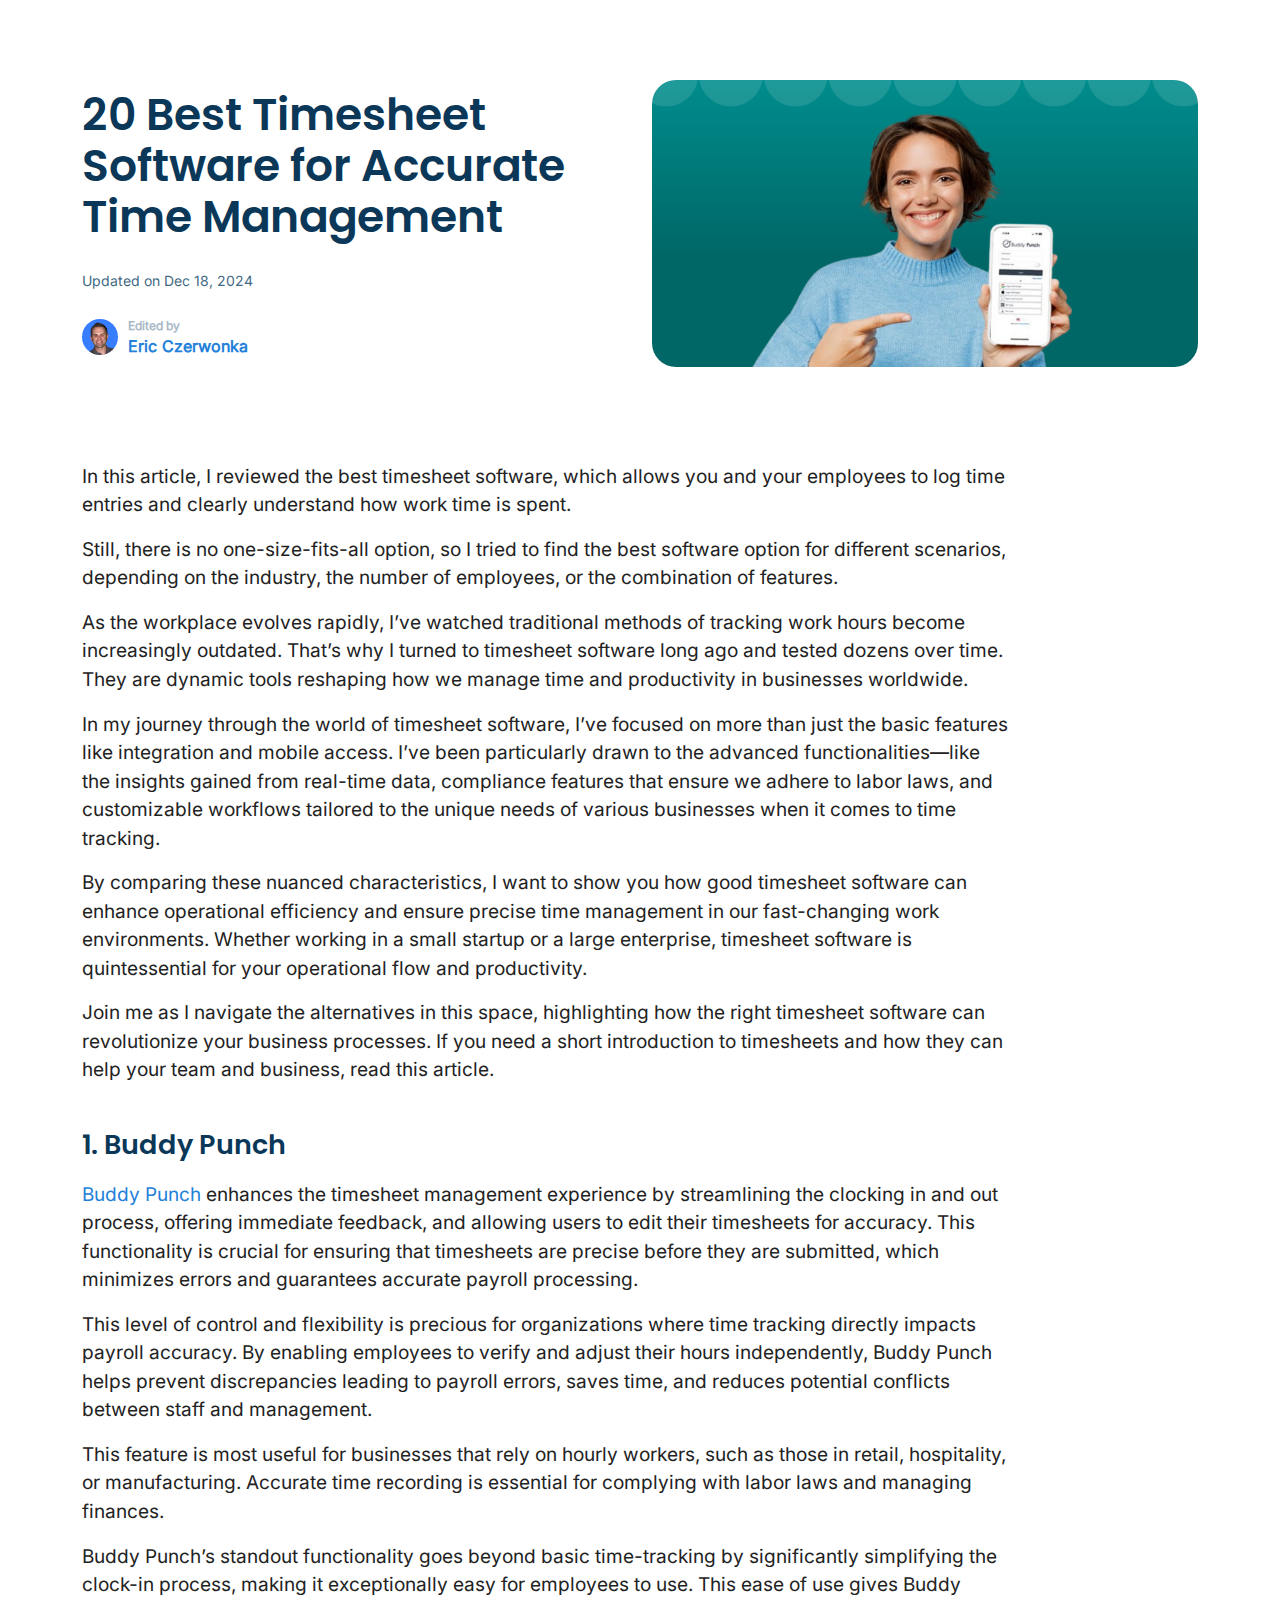
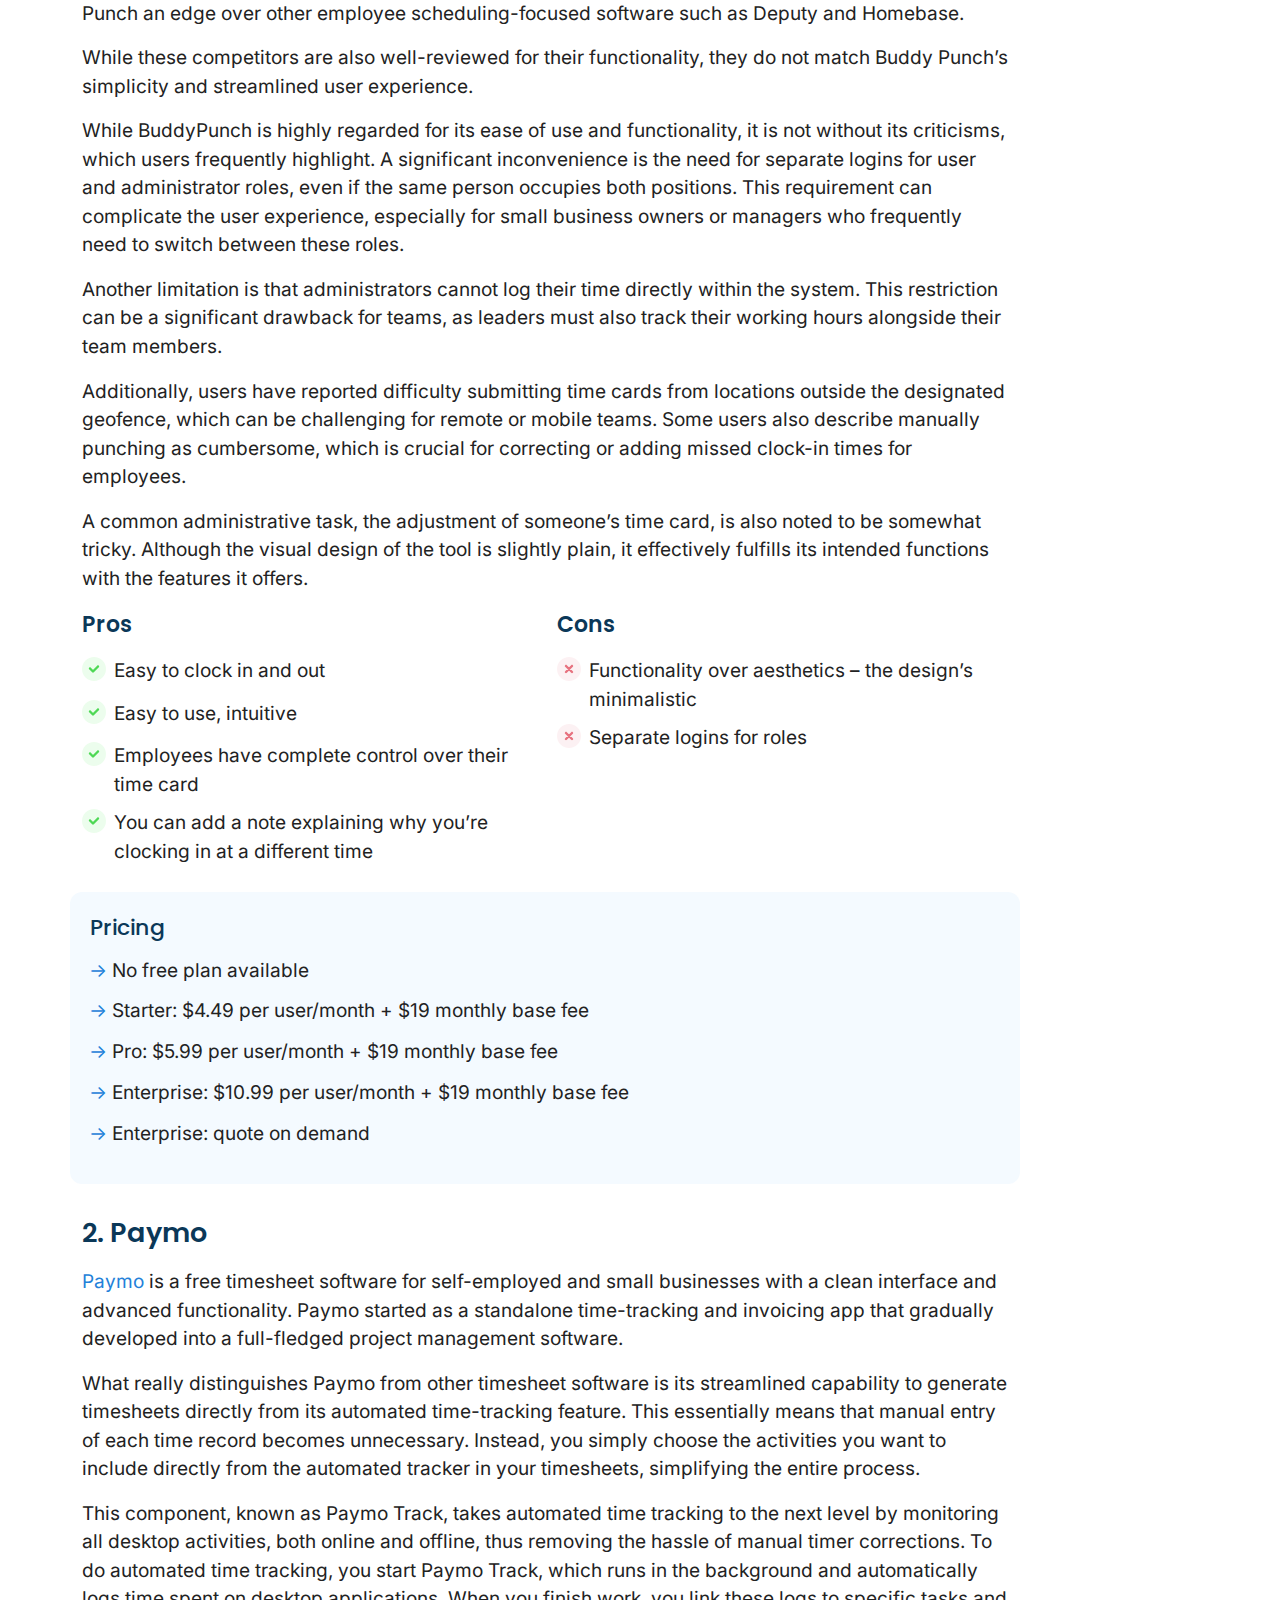
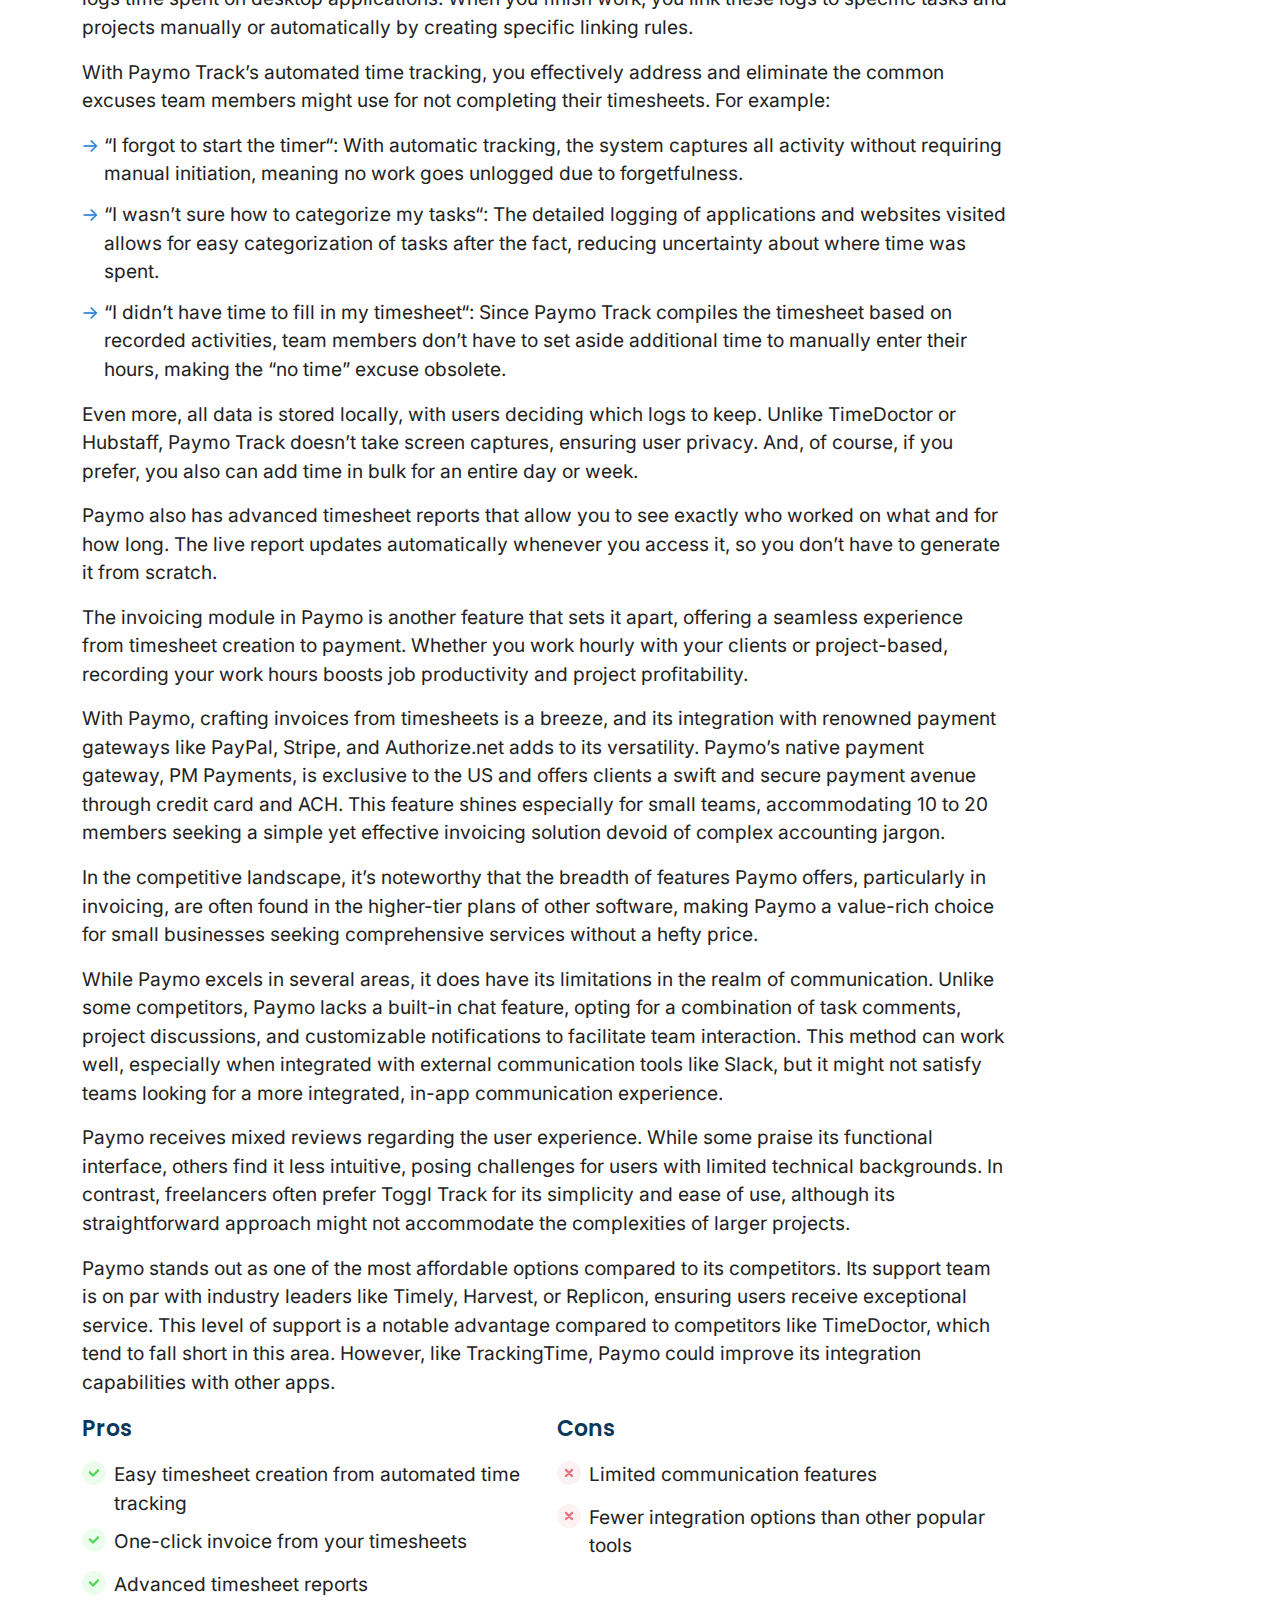
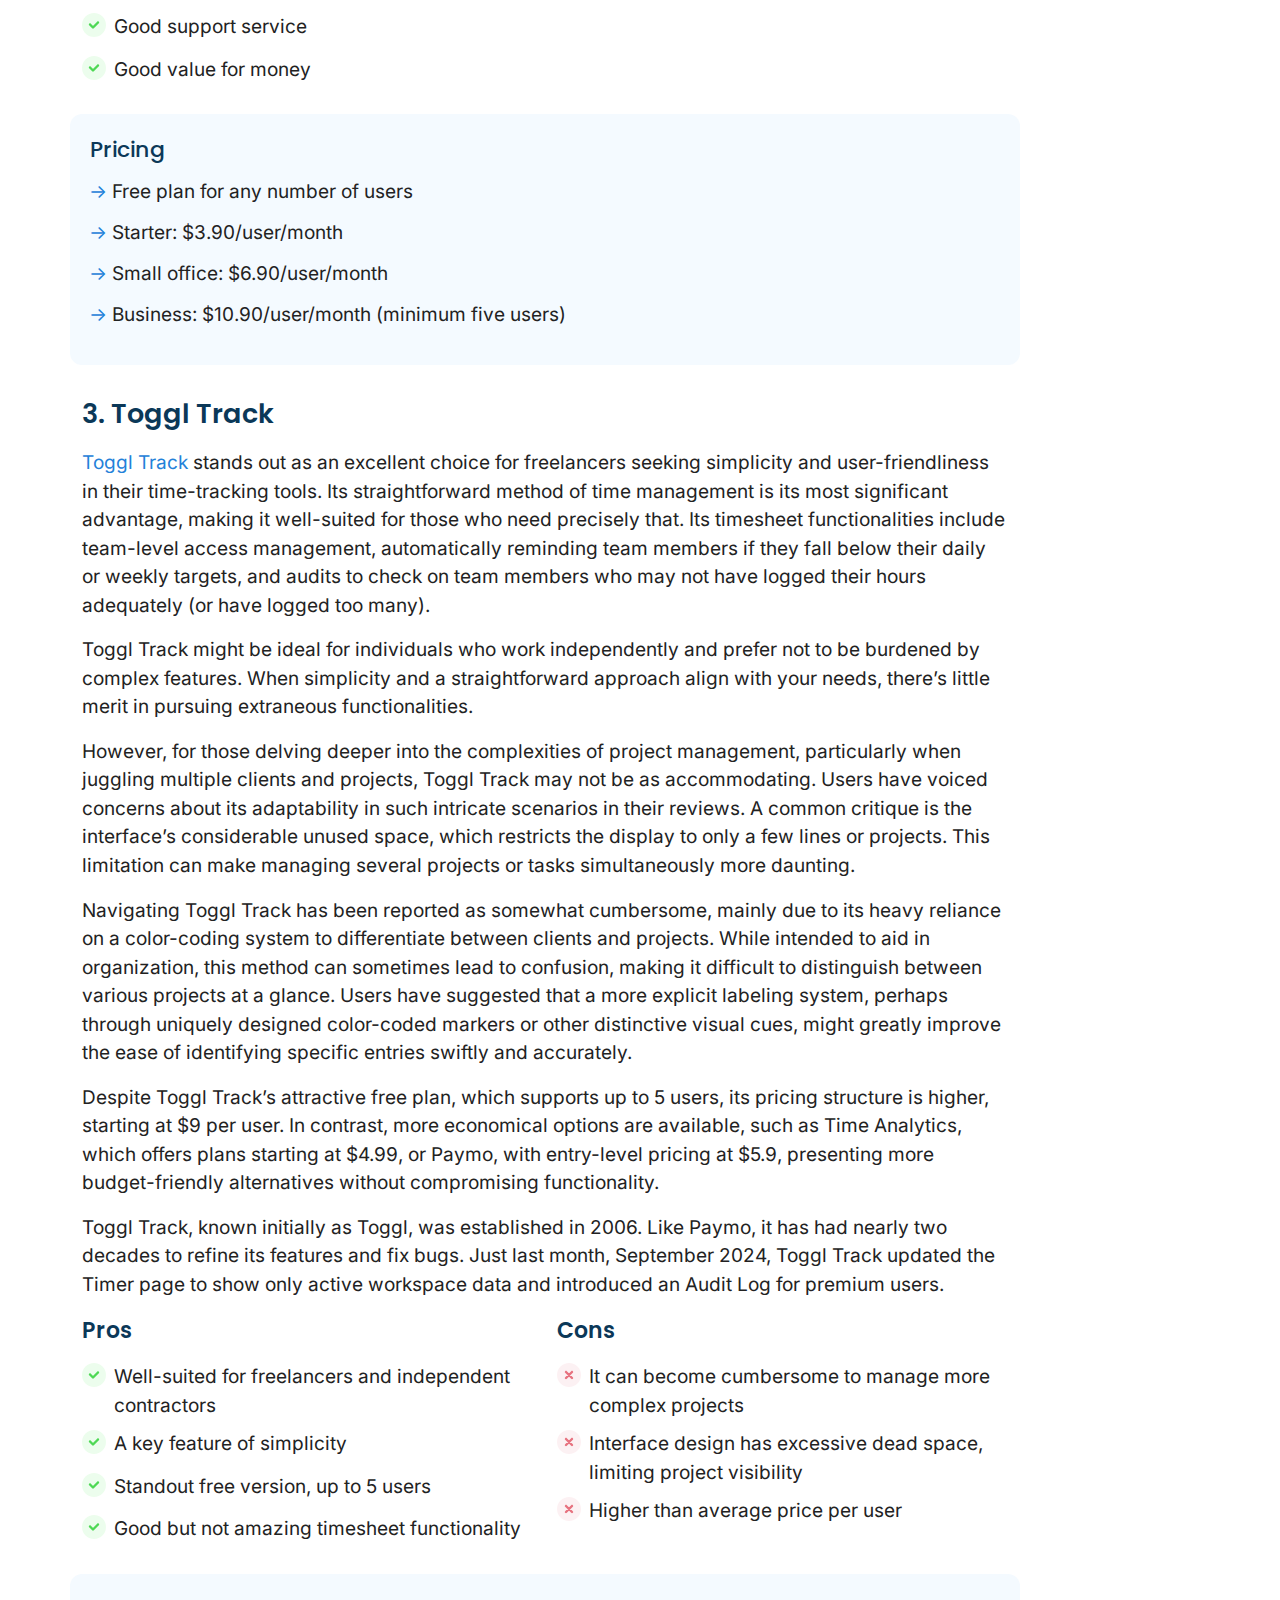
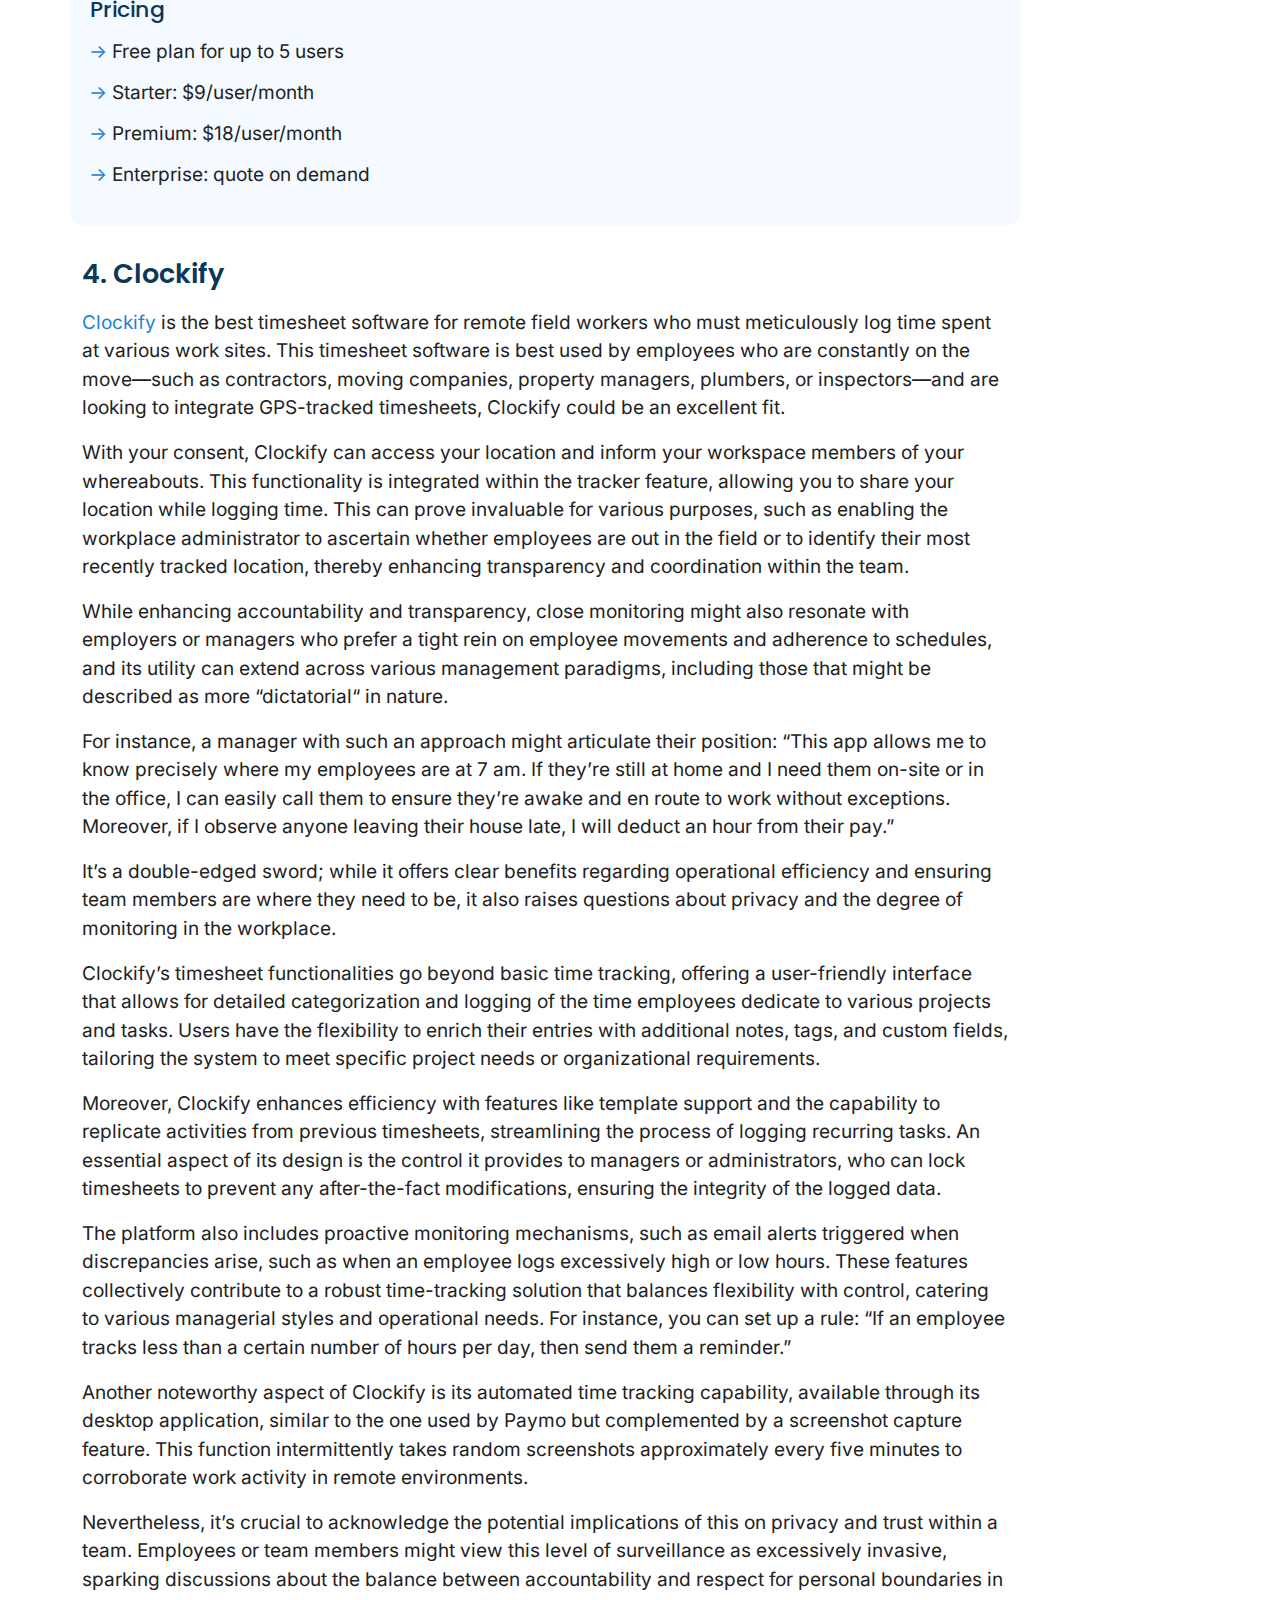
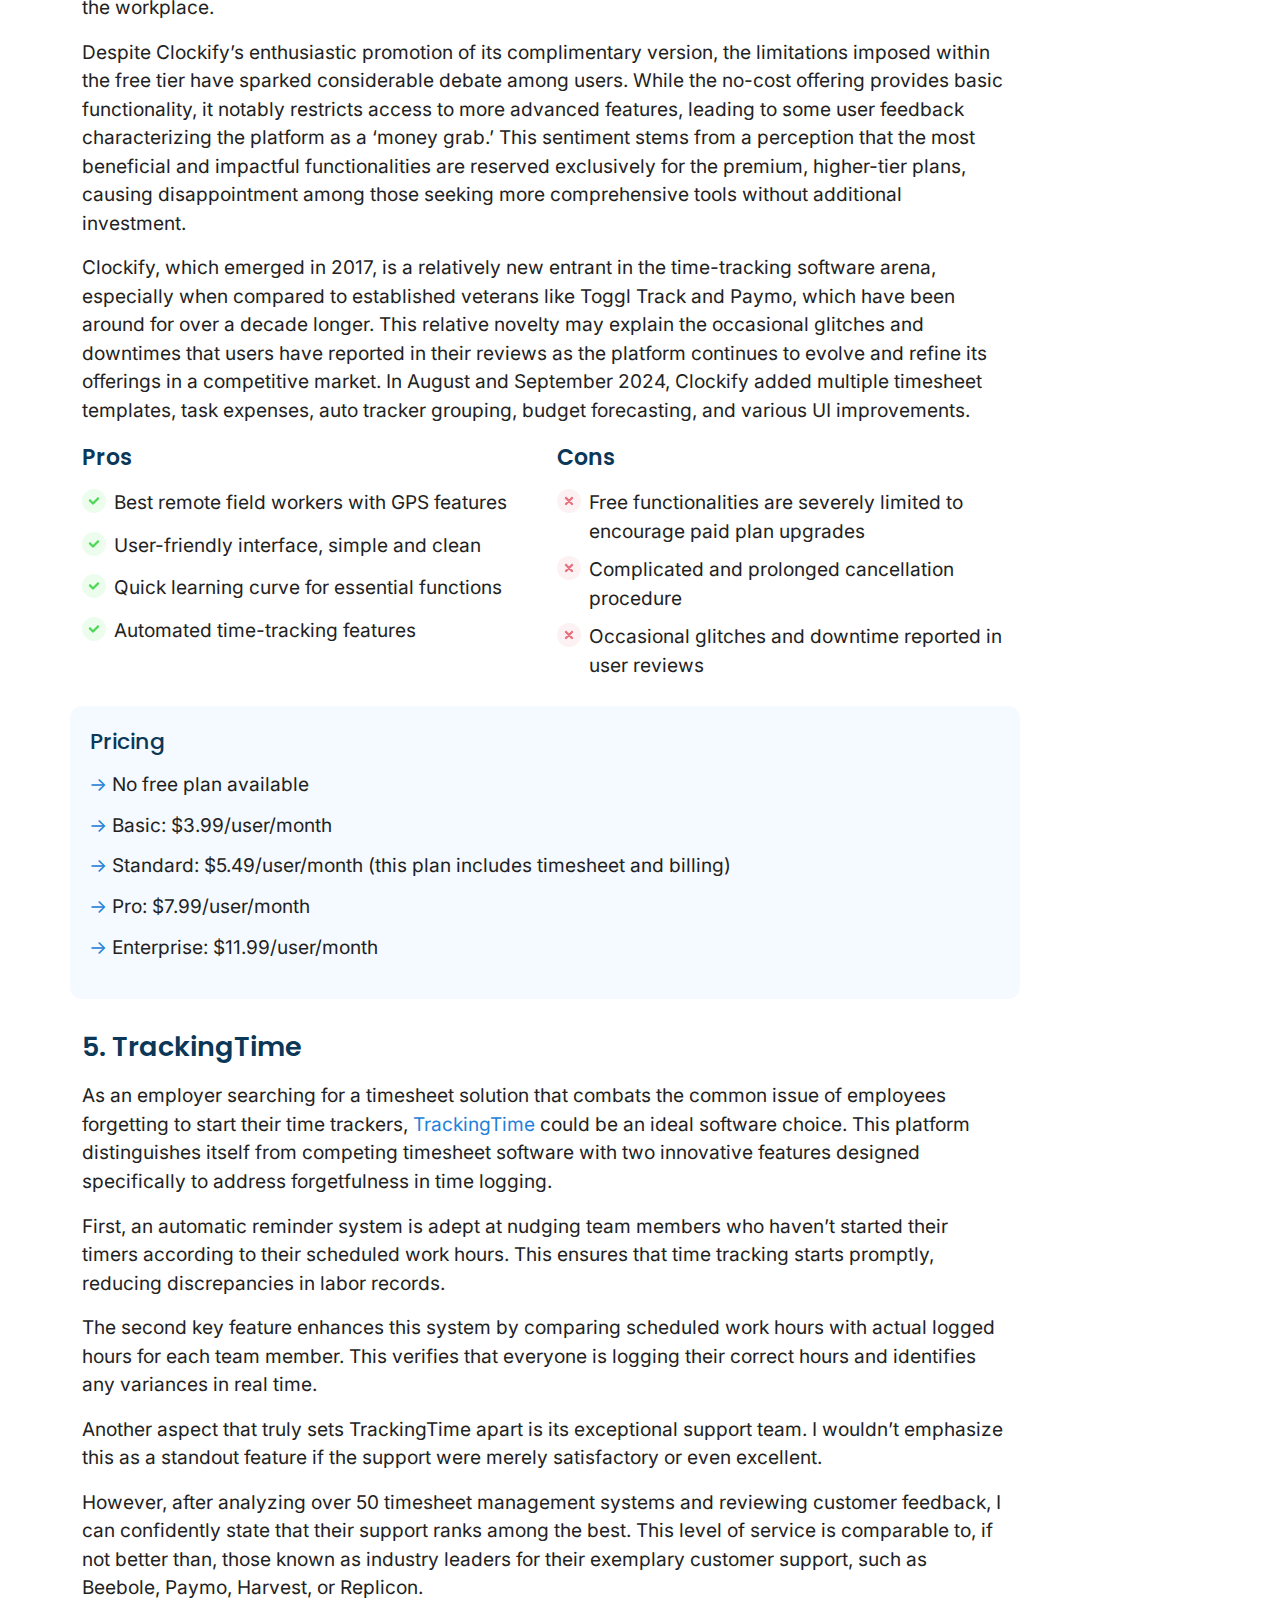
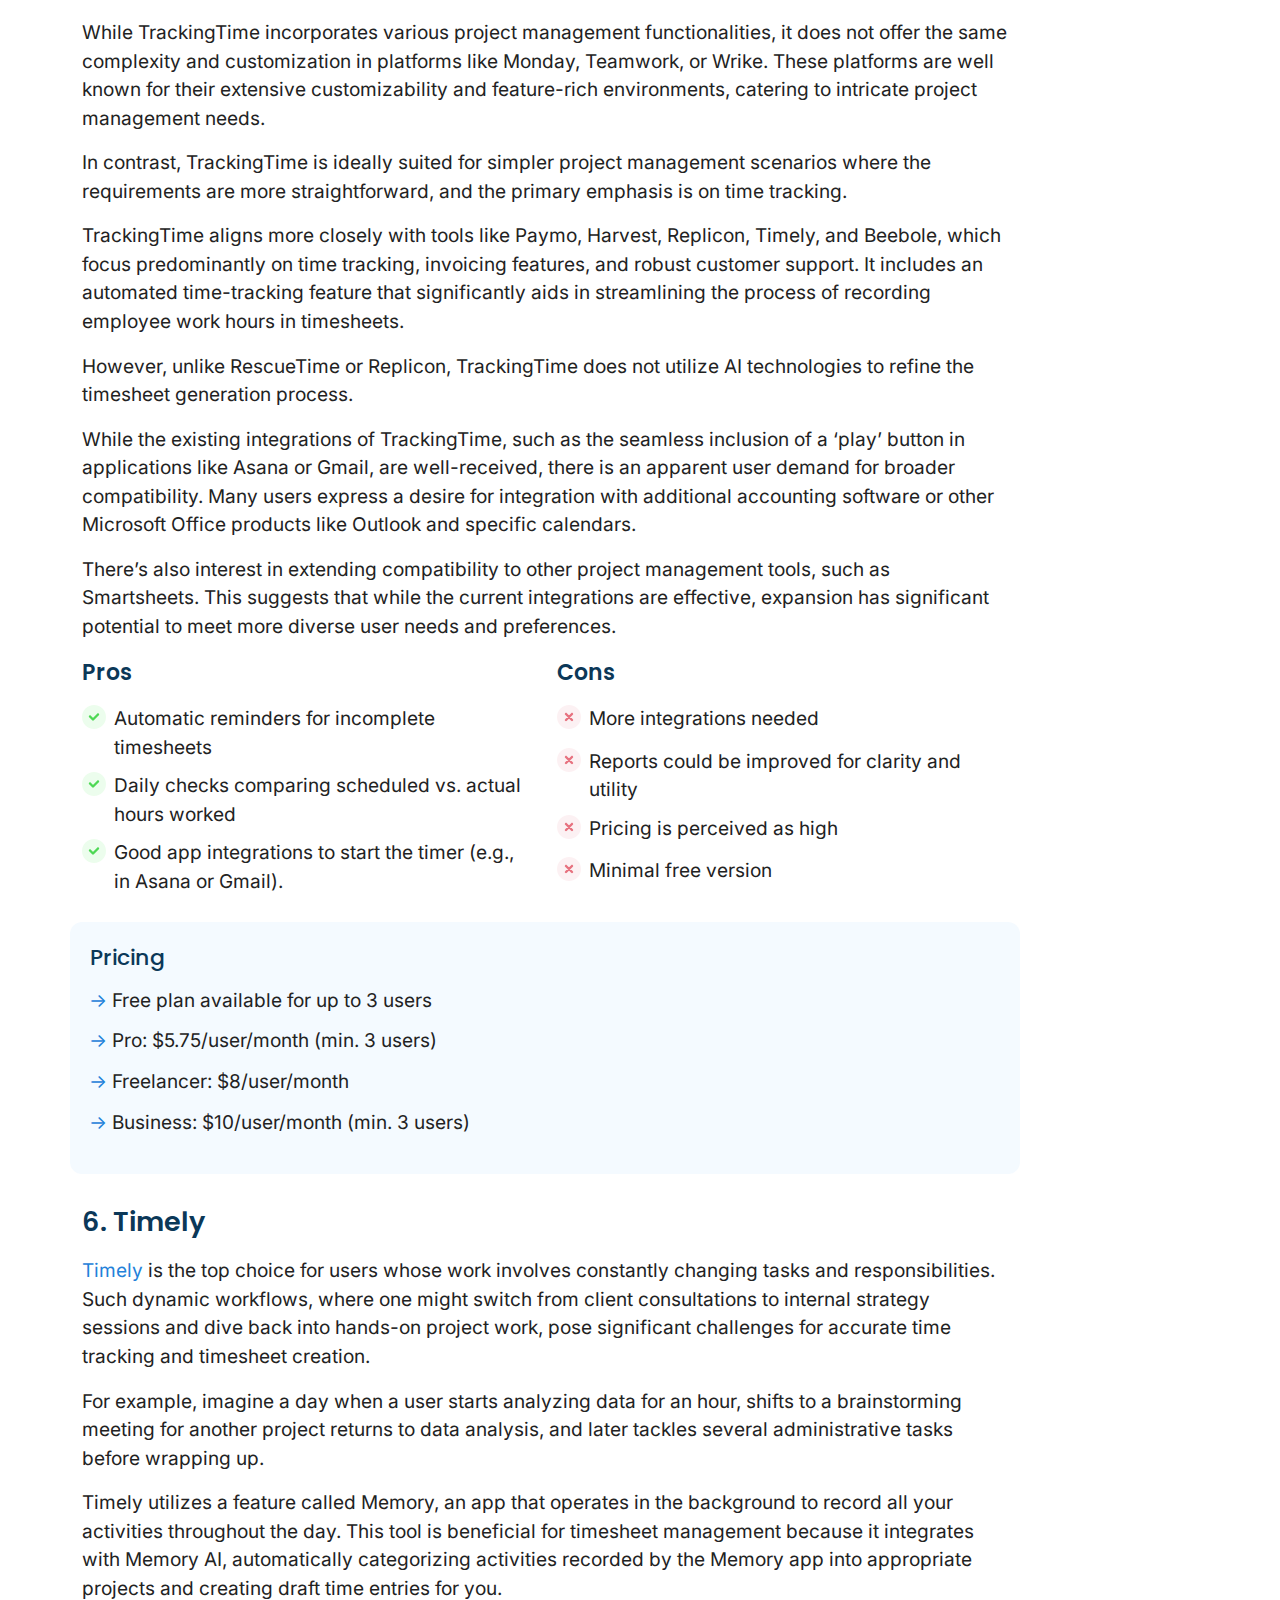
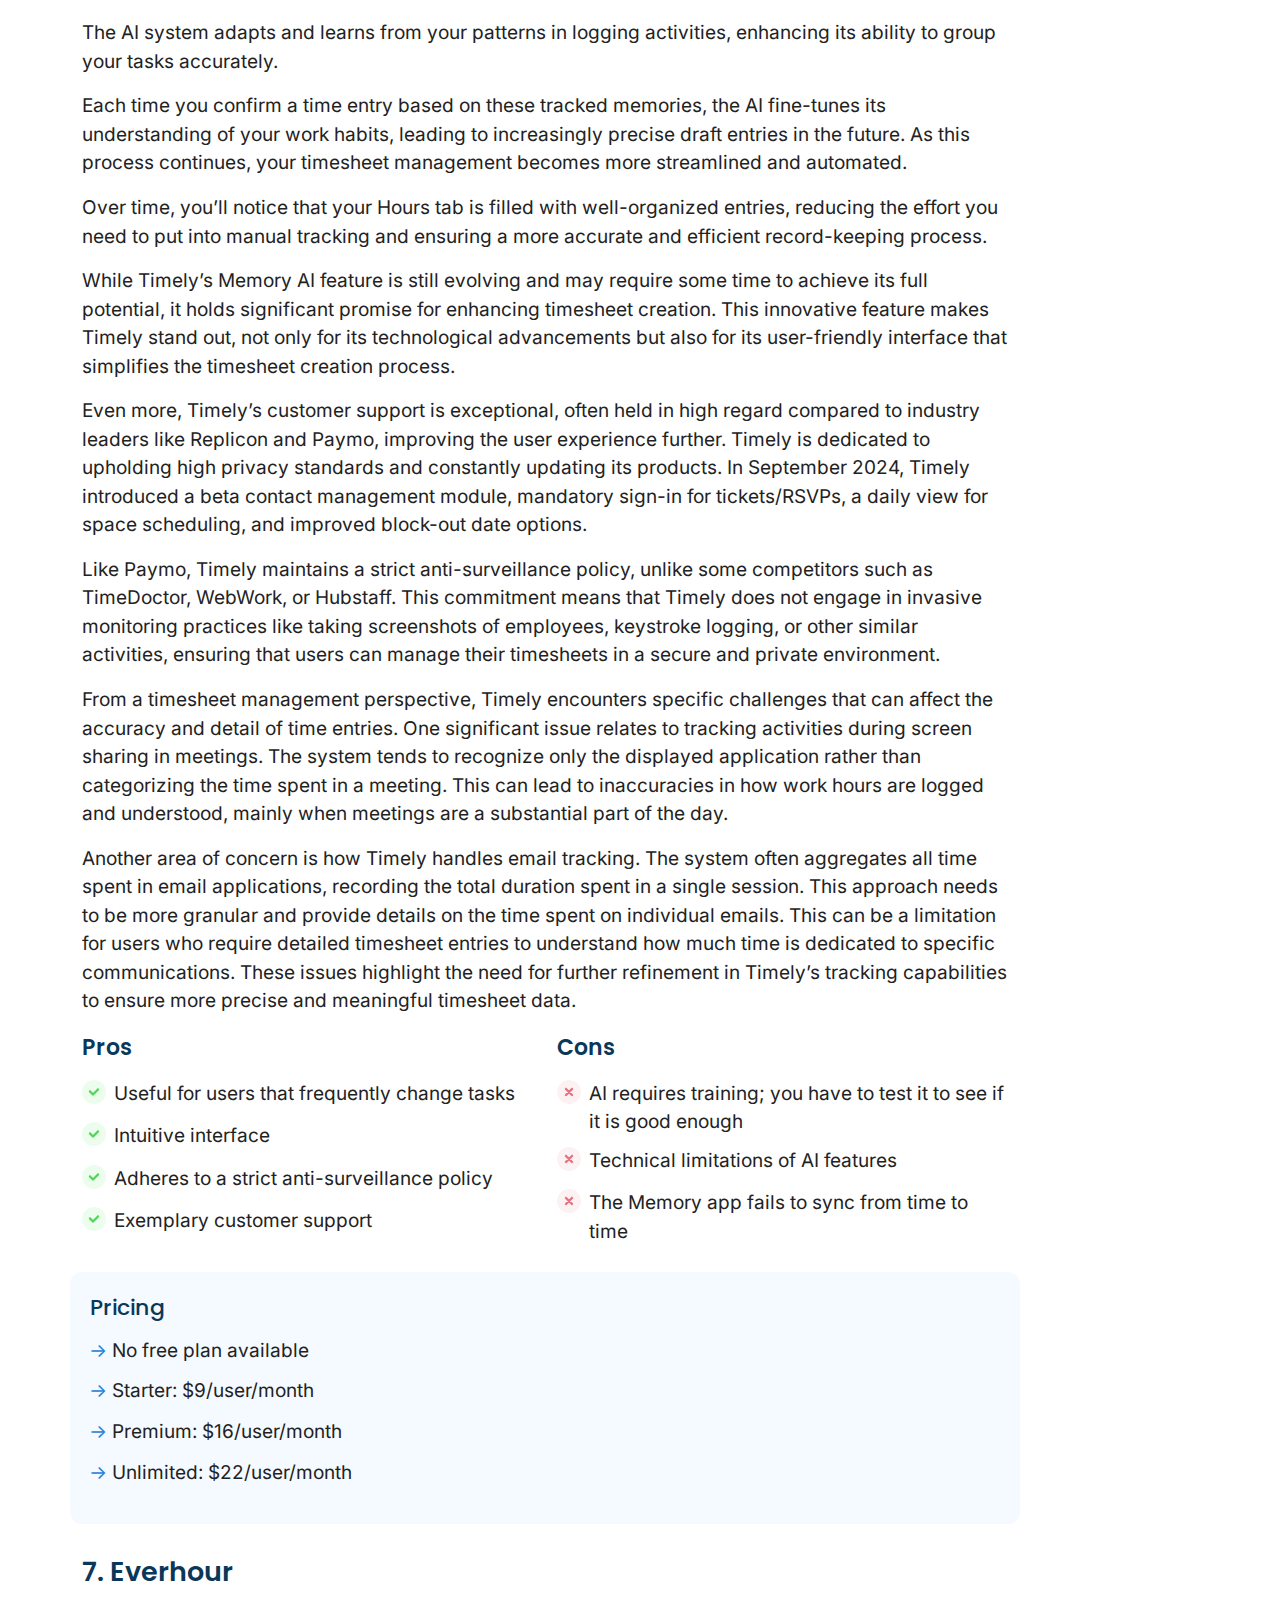
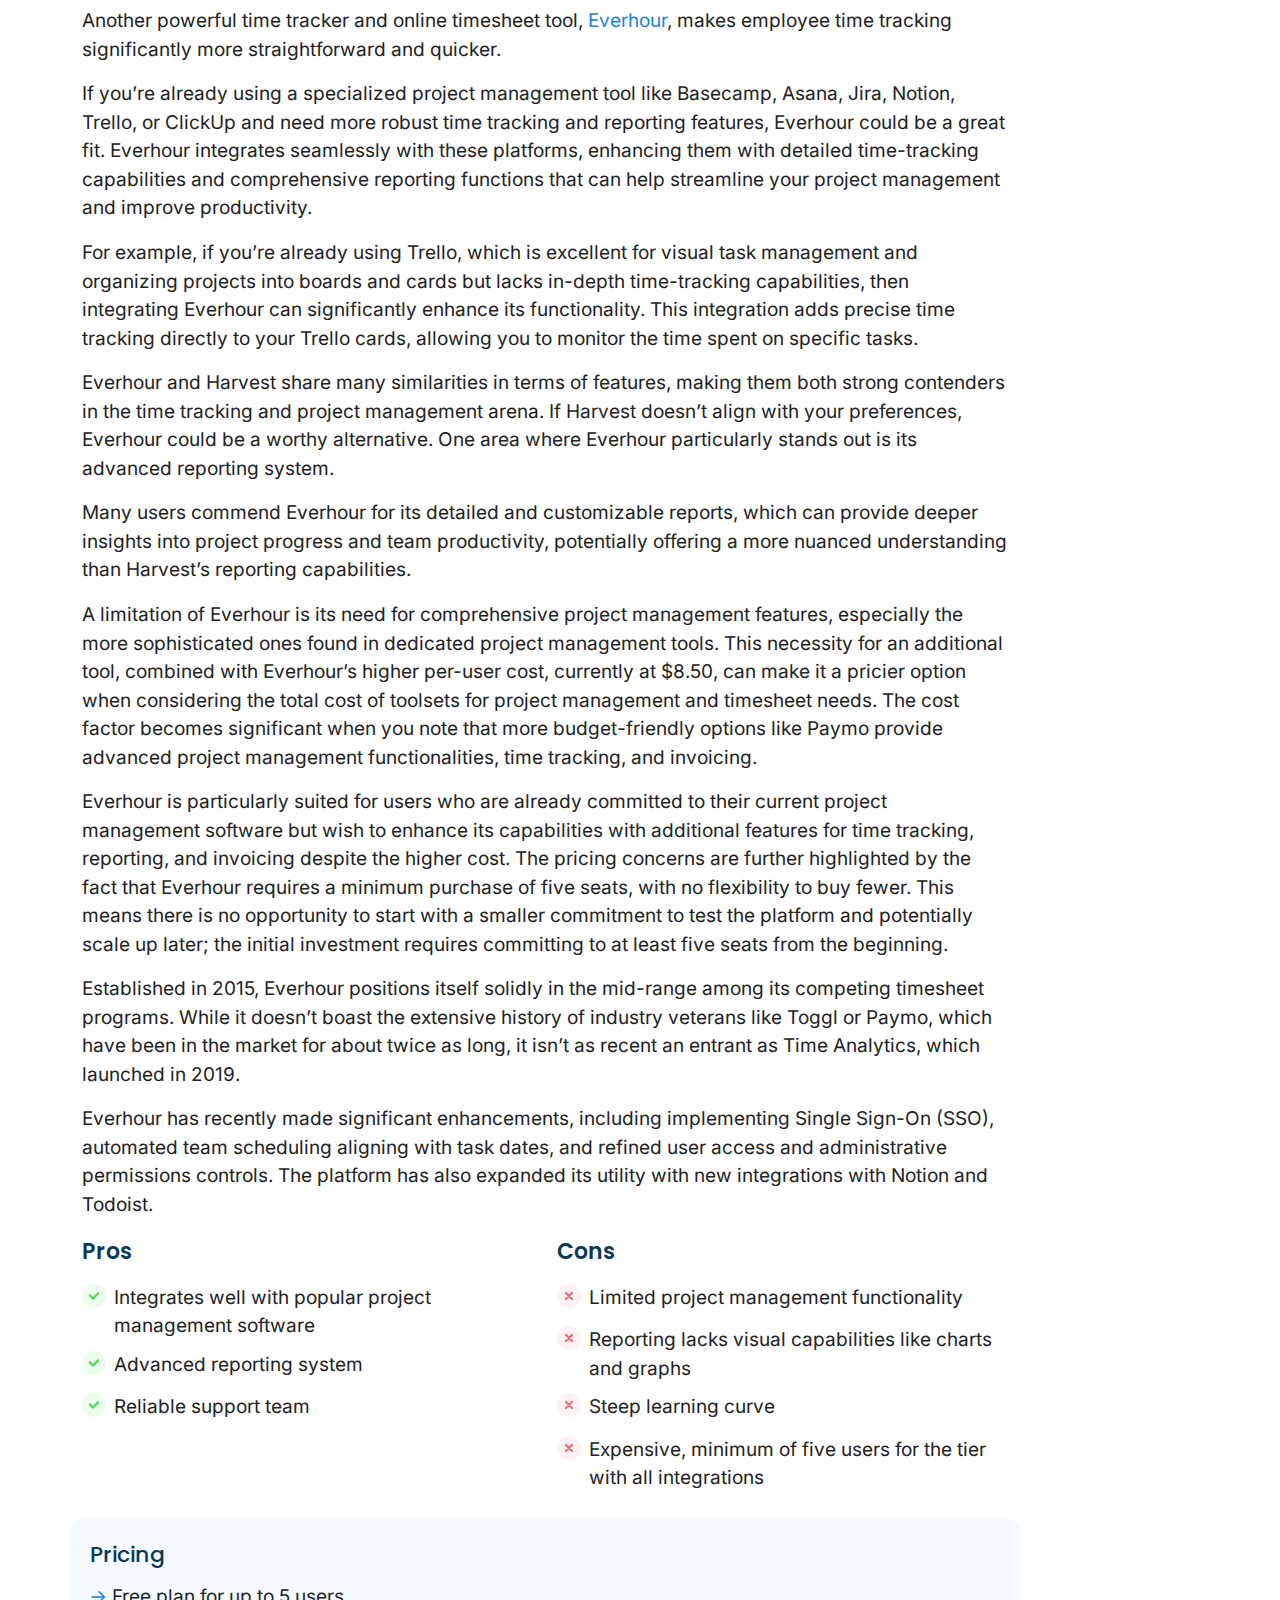
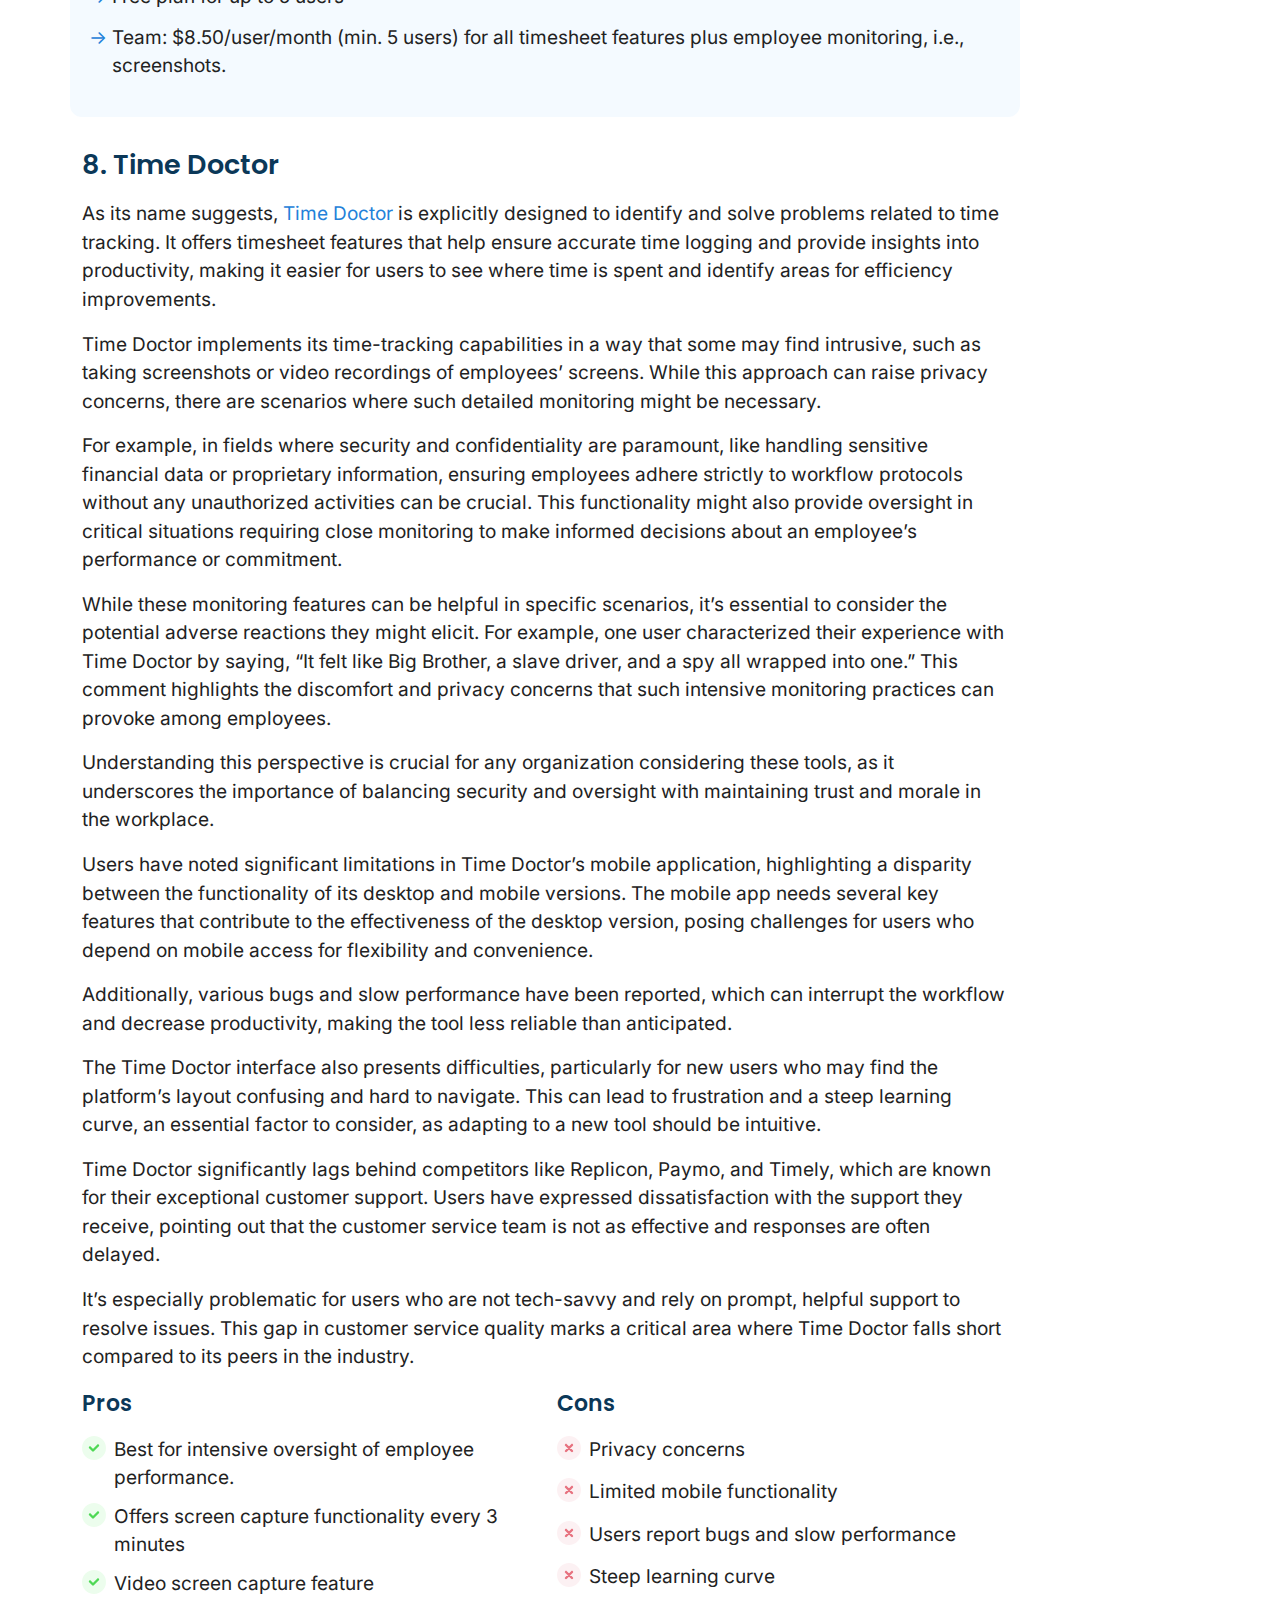
==== commit 4af84a68: "corrections file upload" ====
--- a/index.html
+++ b/index.html
@@ -20,7 +20,7 @@
             <div class="row align-items-center">
                 <div class="col-md-6">
                     <h1 class="mb-4">20 Best Timesheet Software for Accurate Time Management</h1>
-                    <span class="ms-meta ms-font-inter">Updated on Oct 20, 2024</span>
+                    <span class="ms-meta ms-font-inter">Updated on Dec 18, 2024</span>
                     <div class="d-flex ms-meta-content mt-4 mb-4 mb-md-0">
                         <div class="d-flex">
                             <img src="assets/images/eric_picture.png" class="img-fluid ms-meta-img rounded-circle" alt="Image">
@@ -32,7 +32,7 @@
                     </div>
                 </div>
                 <div class="col-md-6">
-                    <img src="assets/images/clock-in-clock-out-app.jpg" class="img-fluid ms-main-img" alt="Image">
+                    <img src="assets/images/timesheet_software.png" class="img-fluid ms-main-img" alt="Image">
                 </div>
             </div>
         </div>
@@ -74,7 +74,6 @@
                             <ul class="ms-features-list ms-cons-list p-0">
                                 <li>Functionality over aesthetics – the design’s minimalistic</li>
                                 <li>Separate logins for roles</li>
-                                <li>Correcting or adding manual time punches can be complex for some users</li>
                             </ul>
                         </div>
                     </div>
@@ -82,9 +81,9 @@
                         <h3 class="fw-medium m-0">Pricing</h3>
                         <ul class="ms-arrow-list">
                             <li>No free plan available</li>
-                            <li>Standard: $3.99/user/month + $19 monthly base fee</li>
-                            <li>Pro: $4.99/user/month + $19 monthly base fee</li>
-                            <li>Premium: $6.99/user/month + $19 monthly base fee</li>
+                            <li>Starter: $4.49 per user/month + $19 monthly base fee</li>
+                            <li>Pro: $5.99 per user/month + $19 monthly base fee</li>
+                            <li>Enterprise: $10.99 per user/month + $19 monthly base fee</li>
                             <li>Enterprise: quote on demand</li>
                         </ul>
                     </div>
@@ -127,7 +126,6 @@
                     </div>
                     <div class="ms-pricing-box">
                         <h3 class="fw-medium m-0">Pricing</h3>
-                        <p>Paymo is currently running an attractive autumn promotion, this very month of October: up to 60% off on any annual plan. Snag the discount here before the offer expires.</p>
                         <ul class="ms-arrow-list">
                             <li>Free plan for any number of users</li>
                             <li>Starter: $3.90/user/month</li>
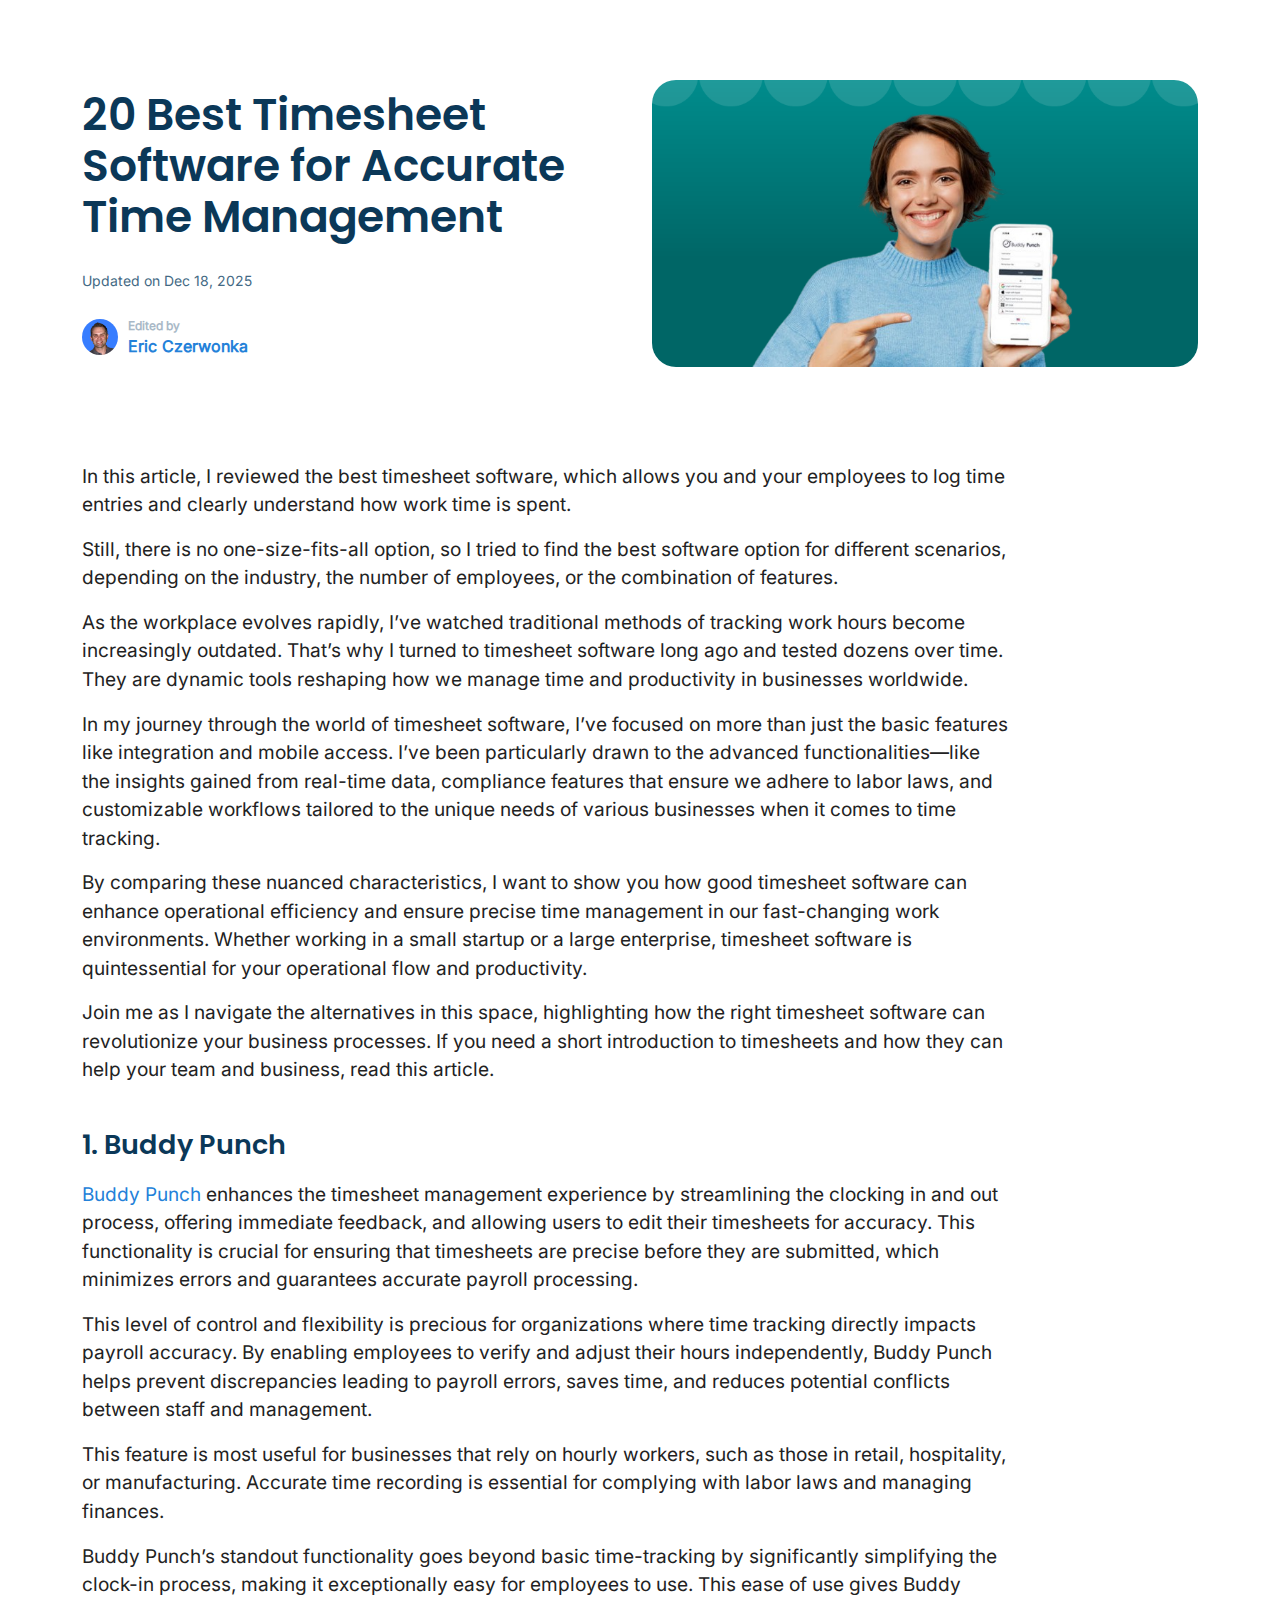
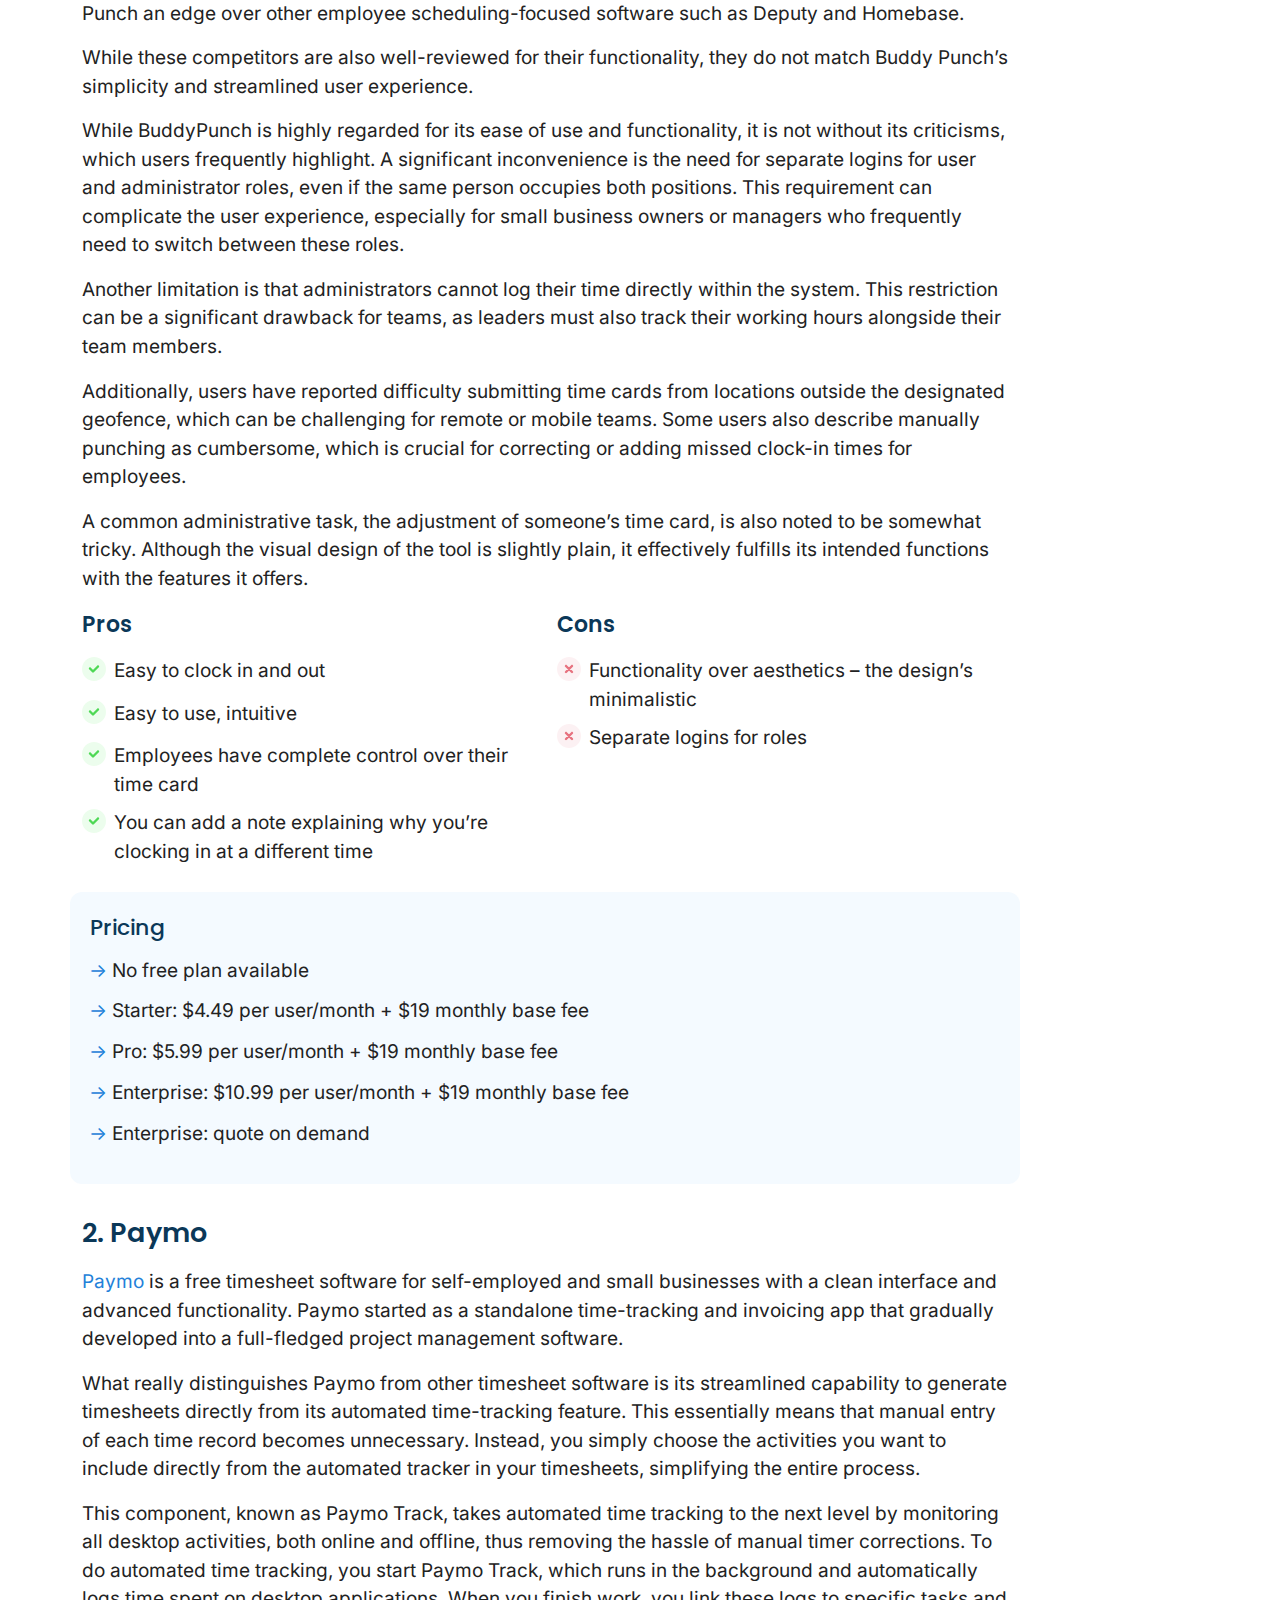
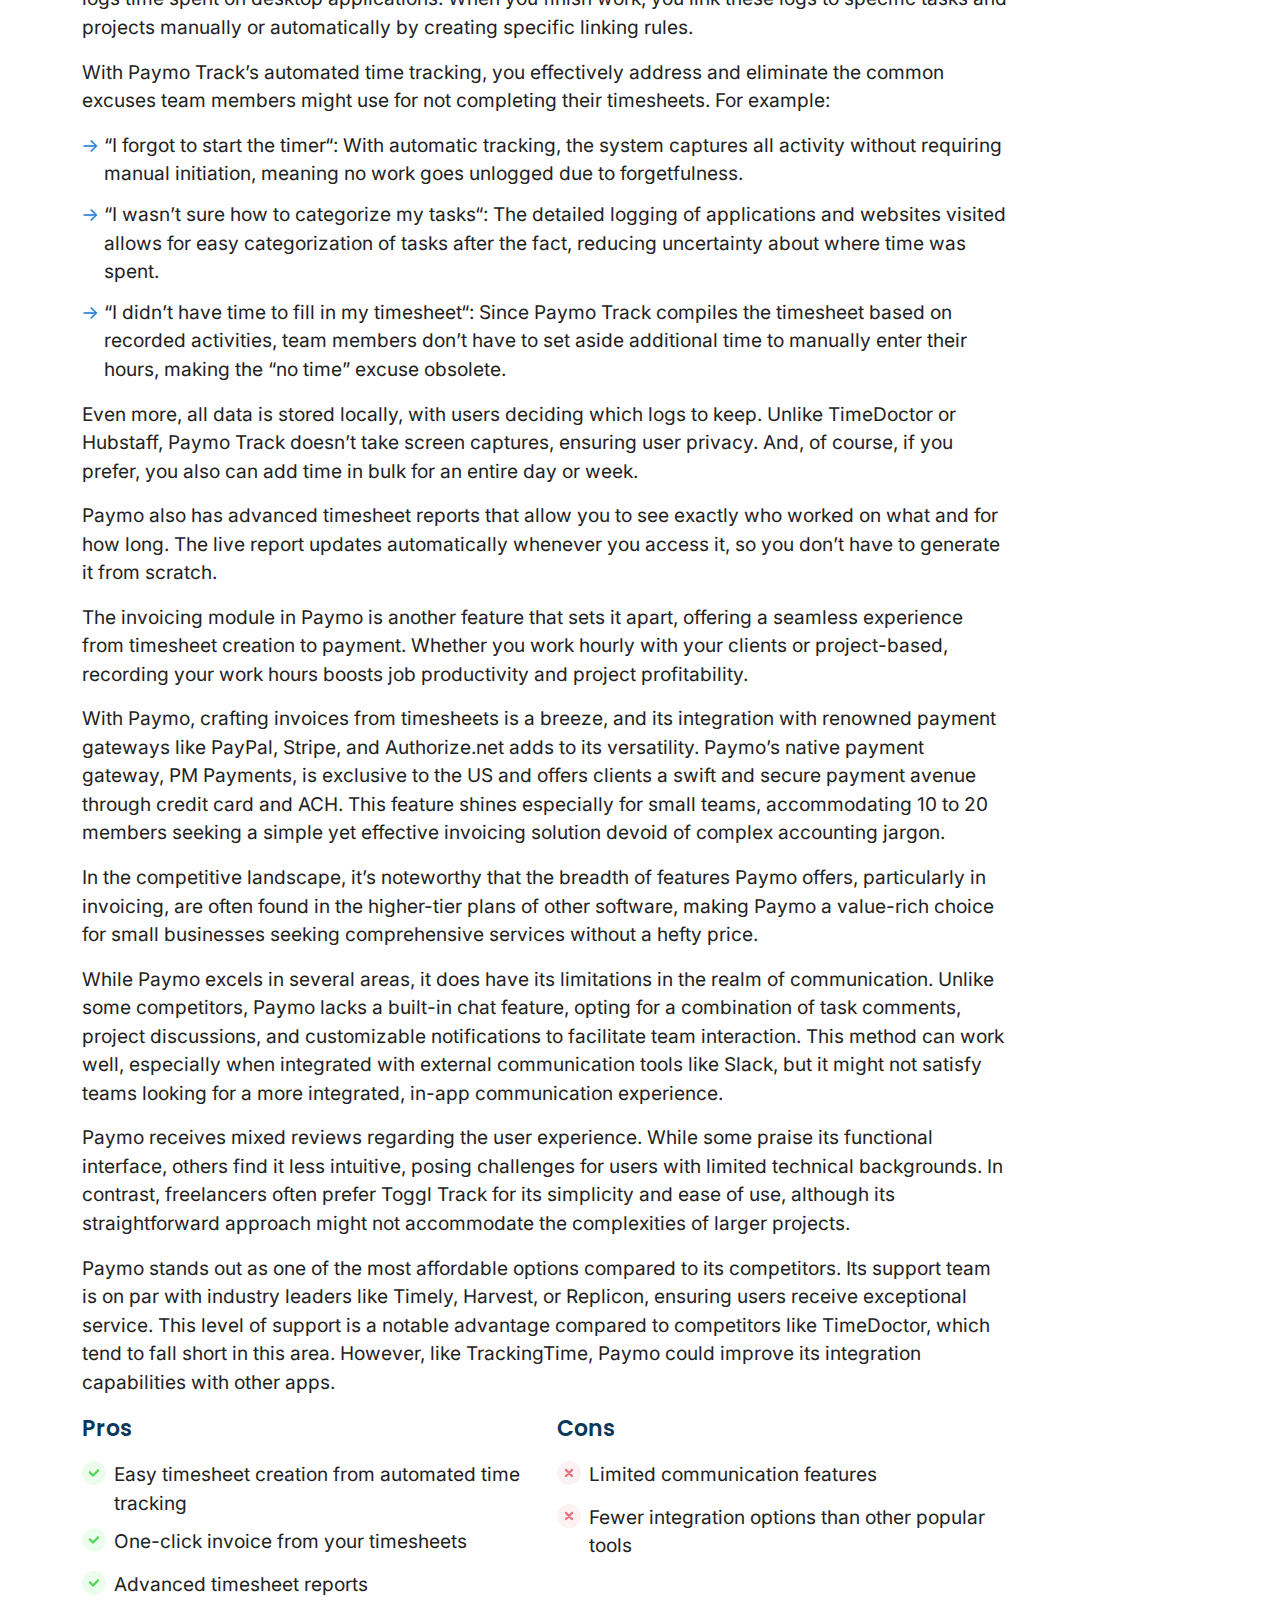
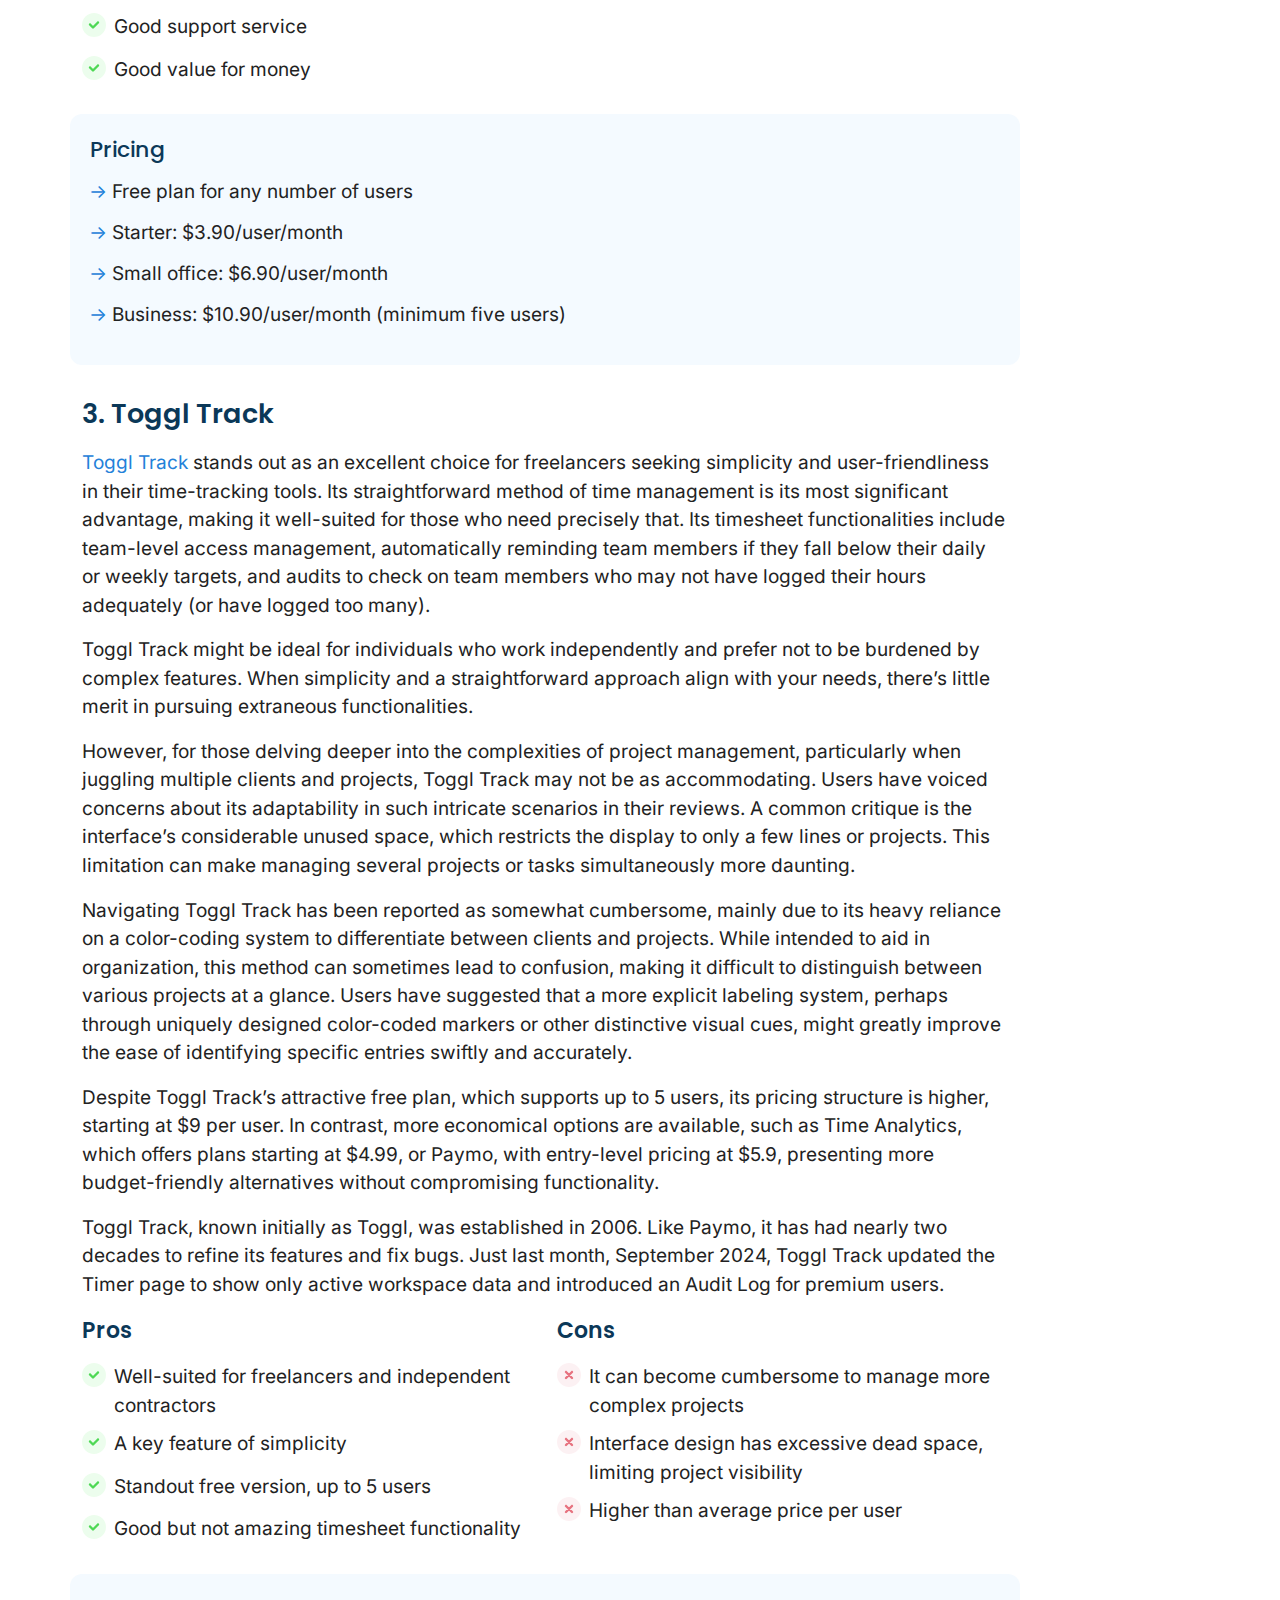
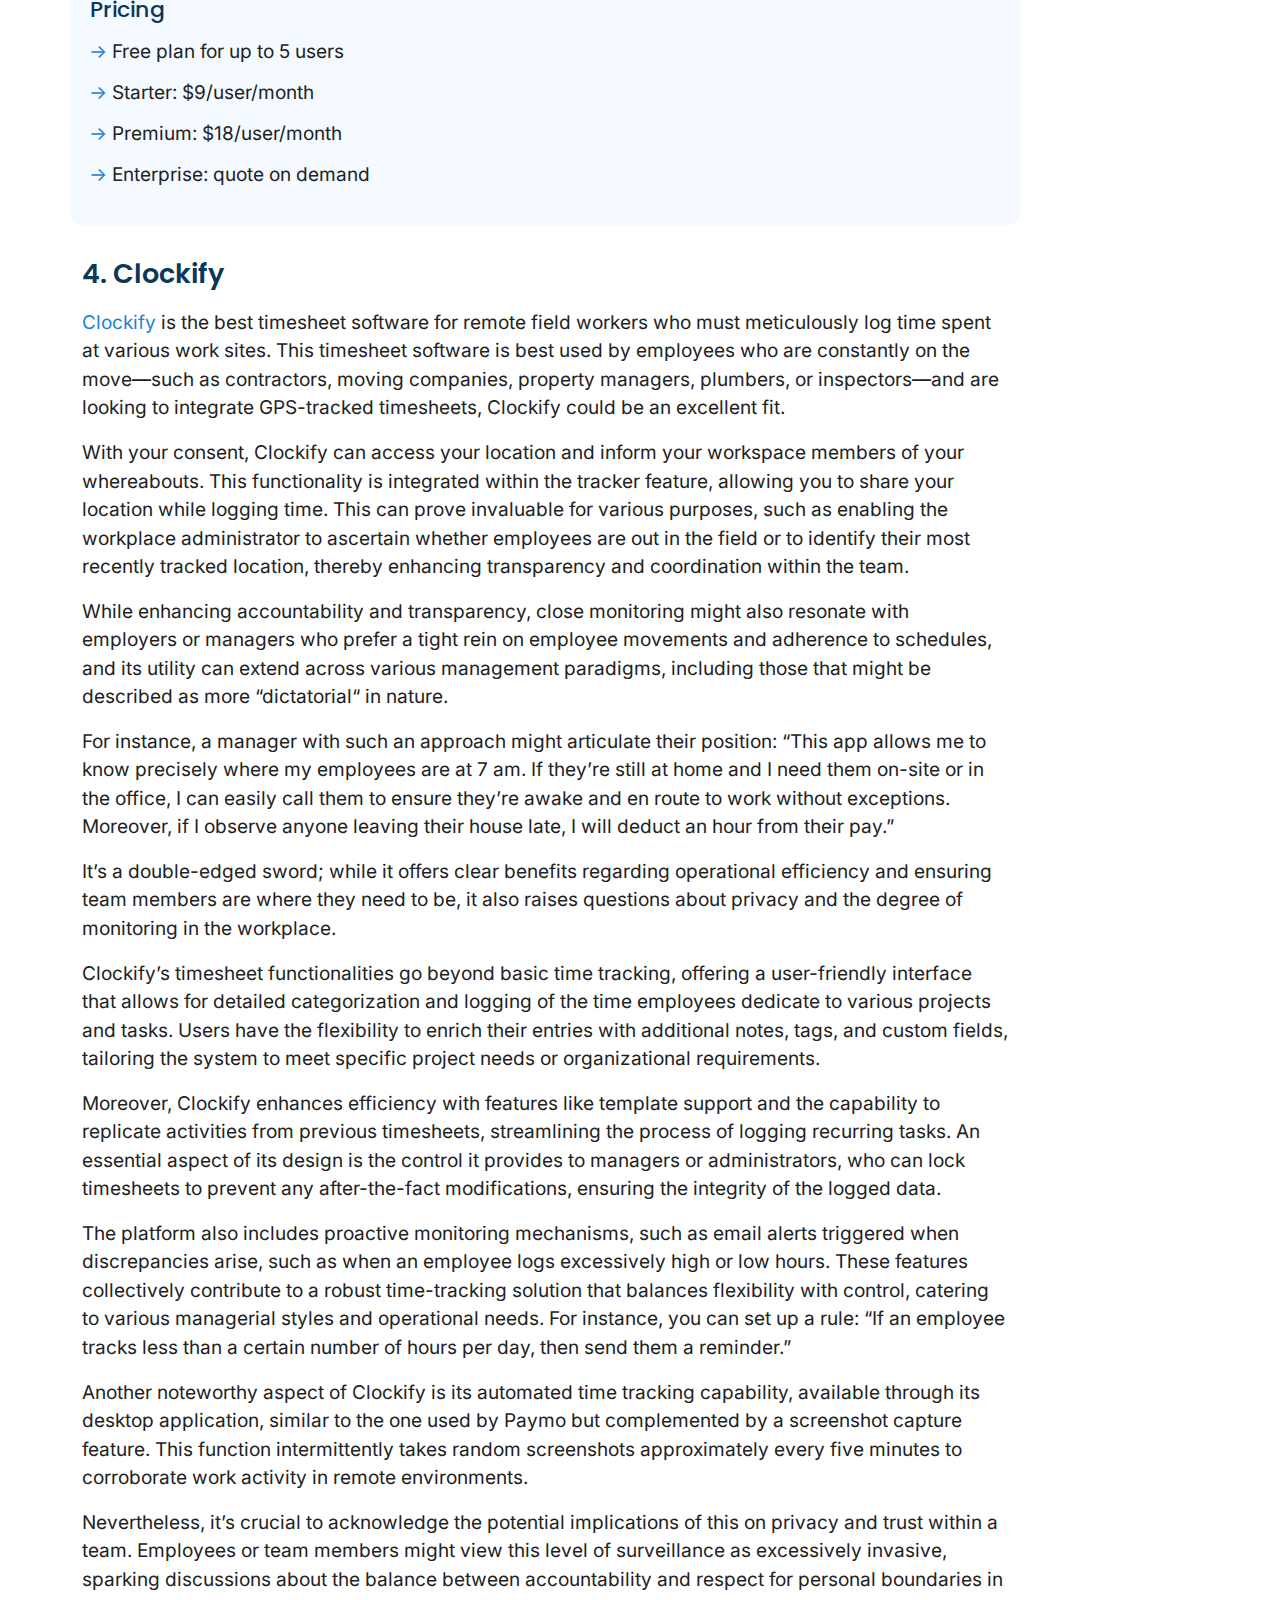
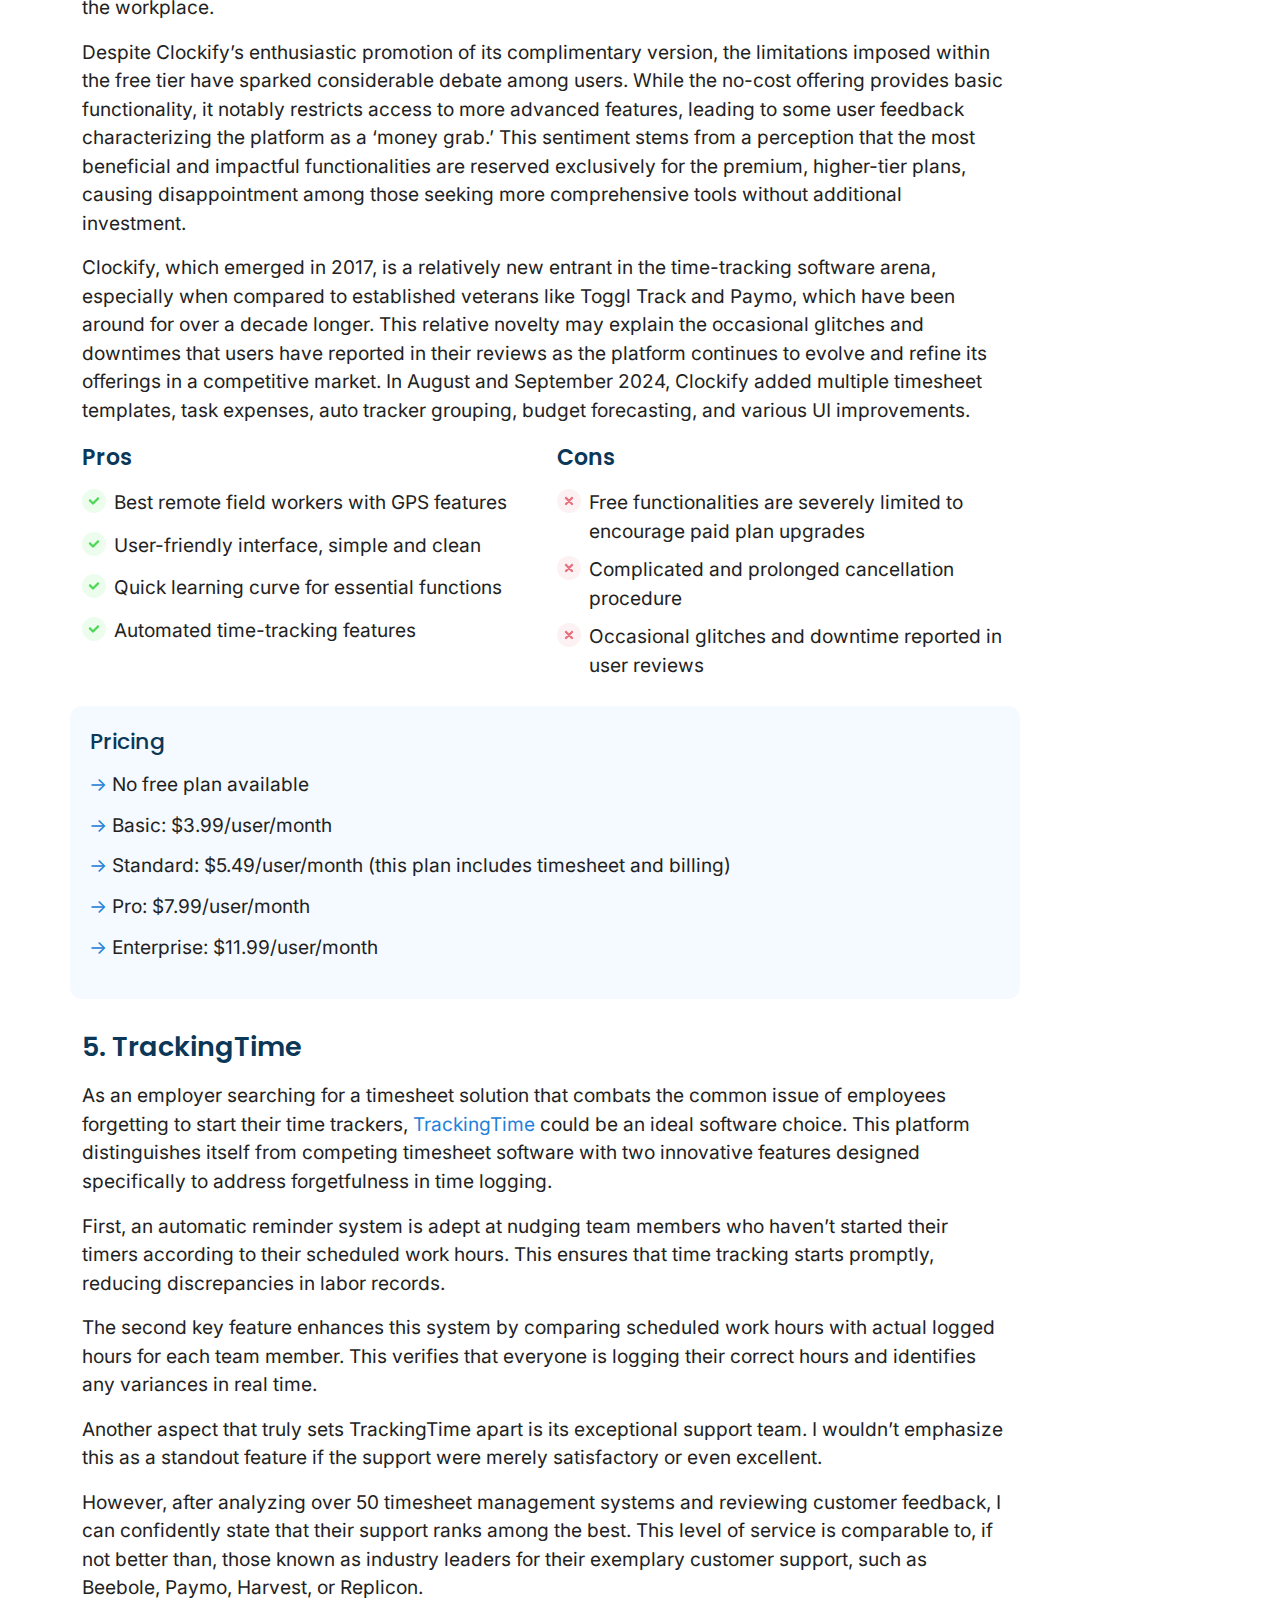
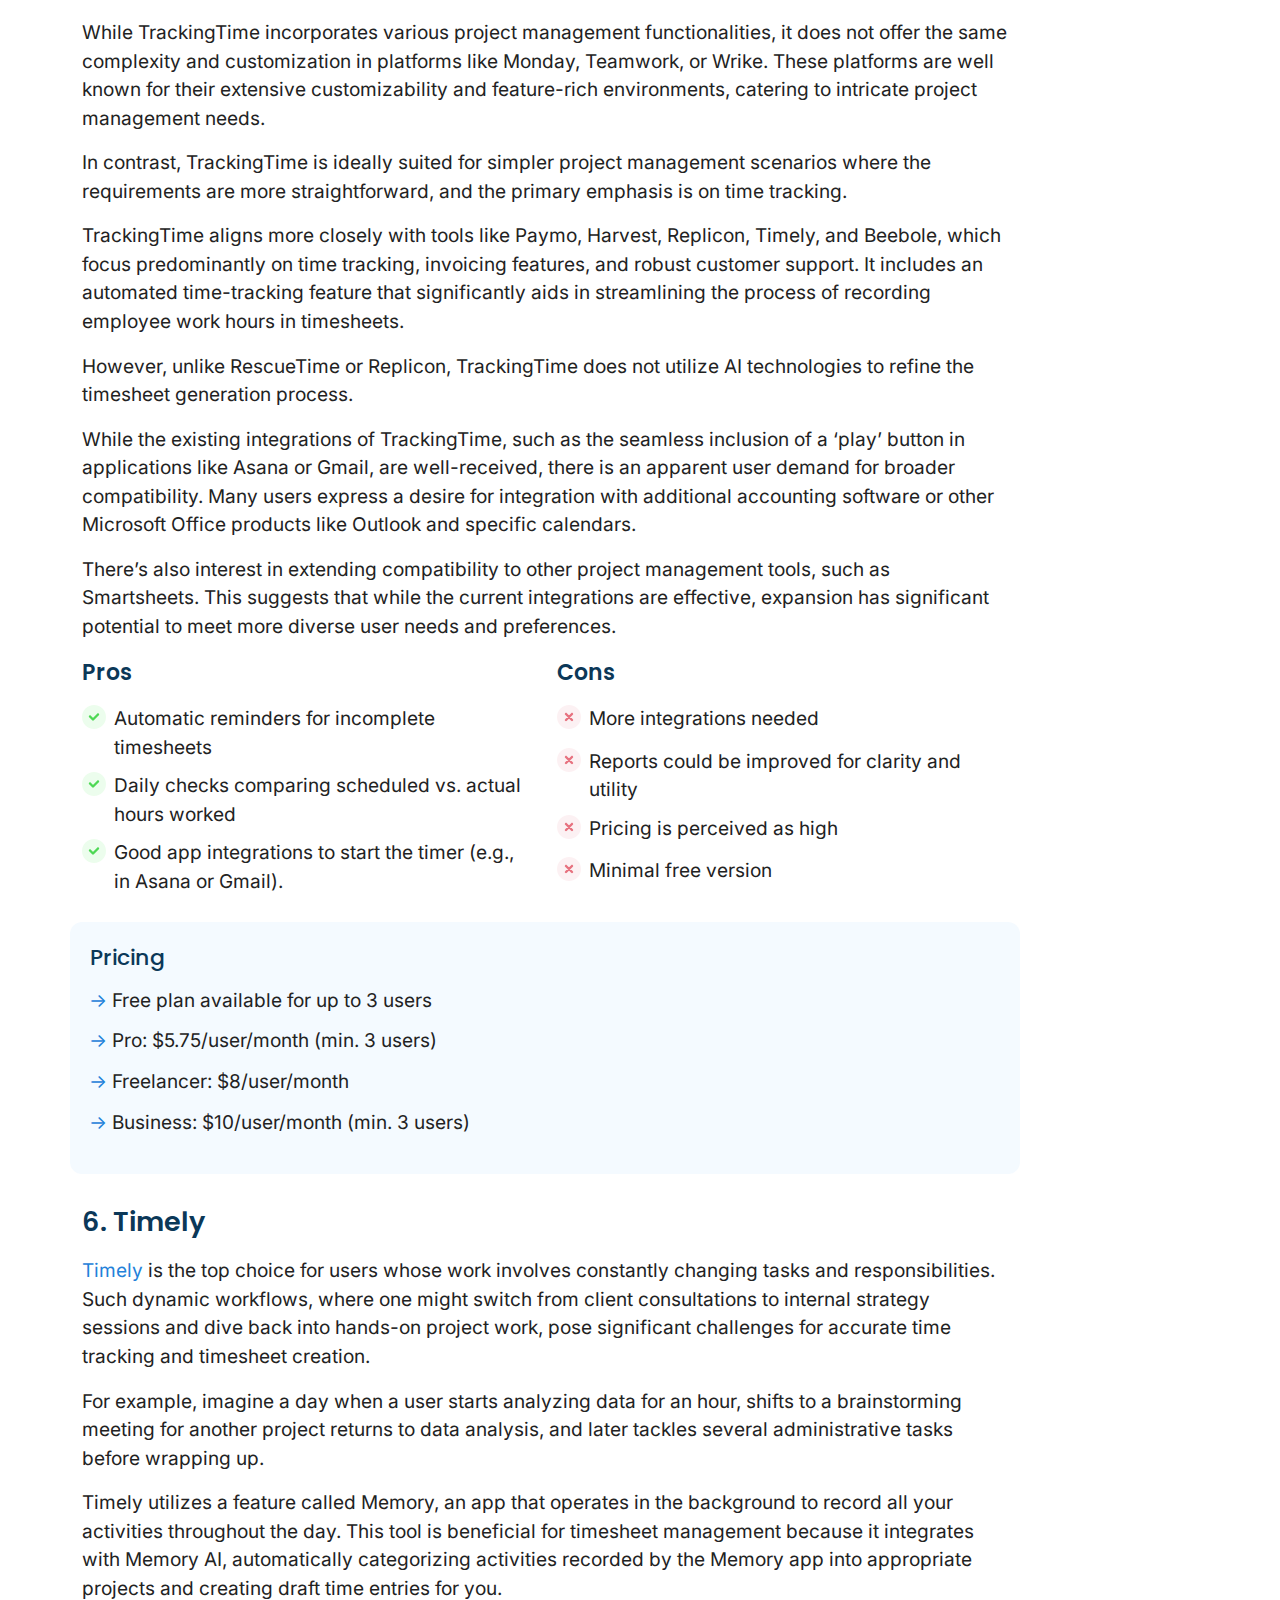
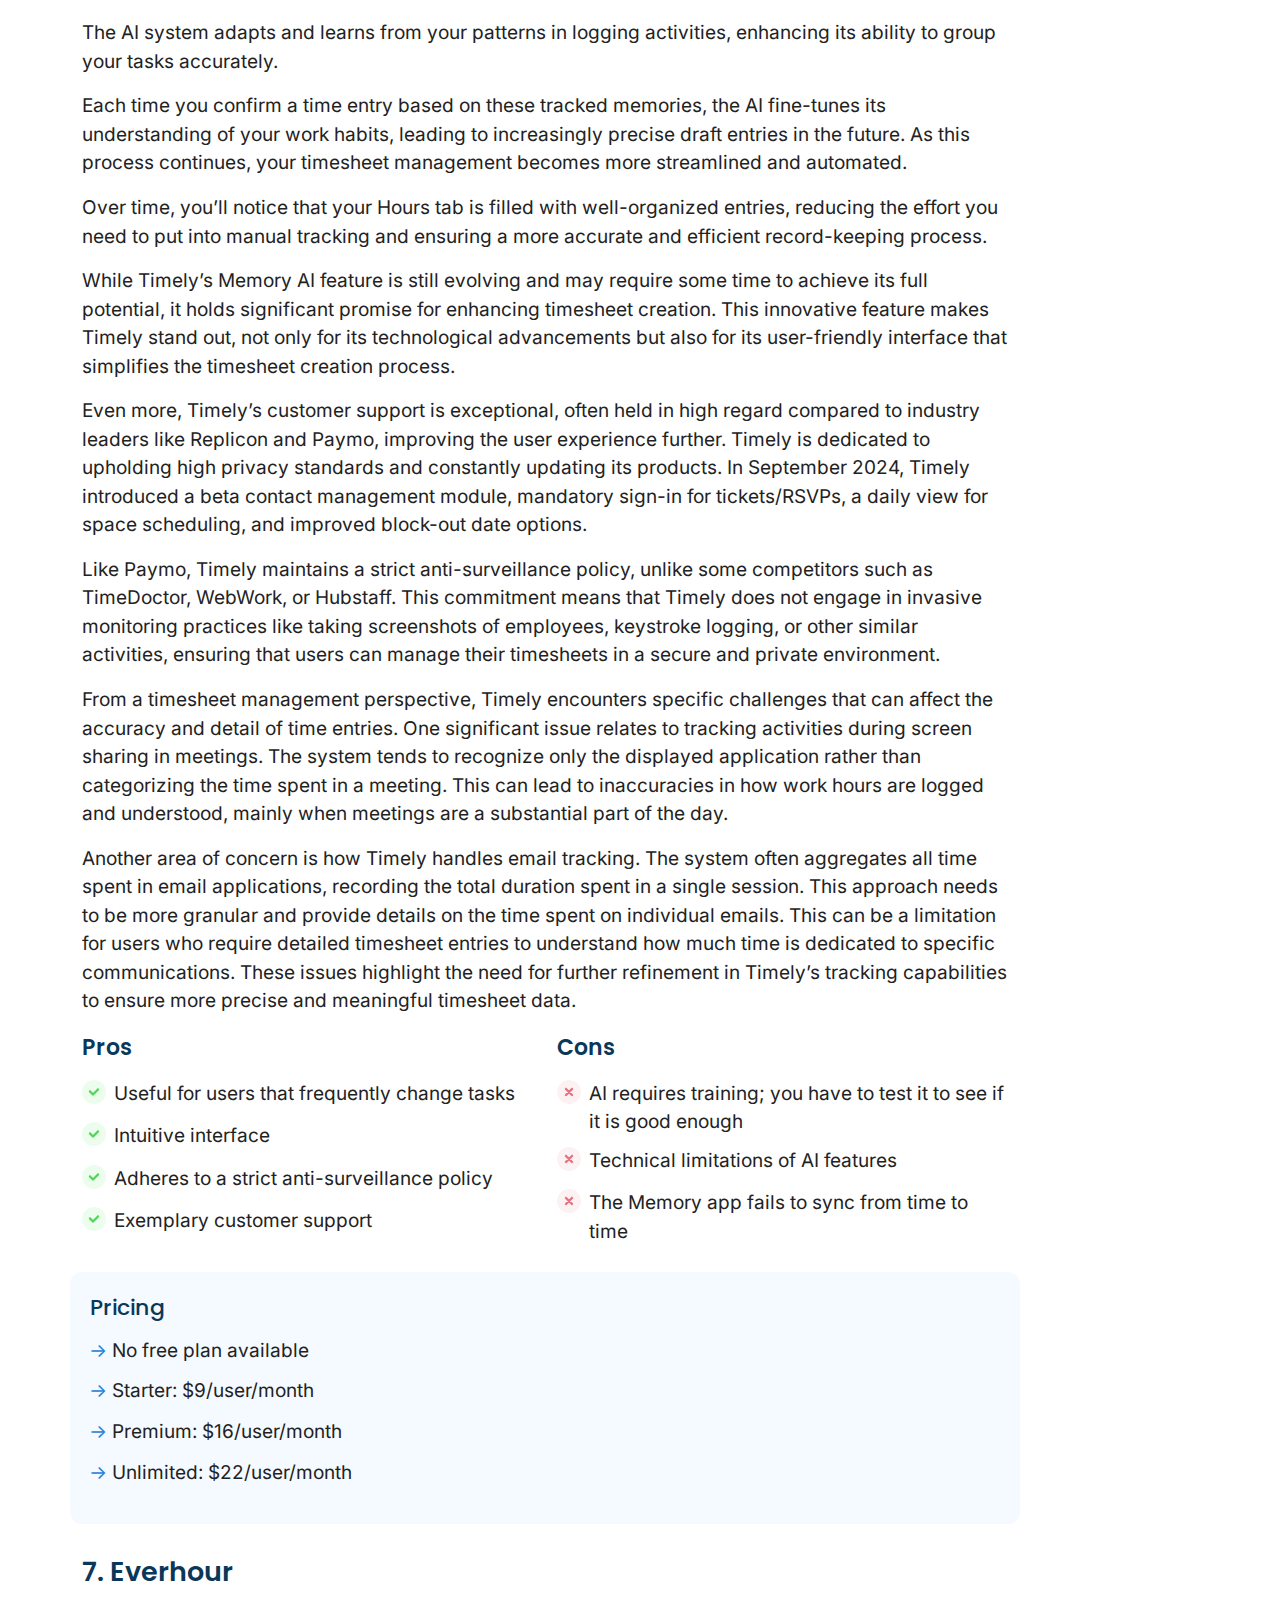
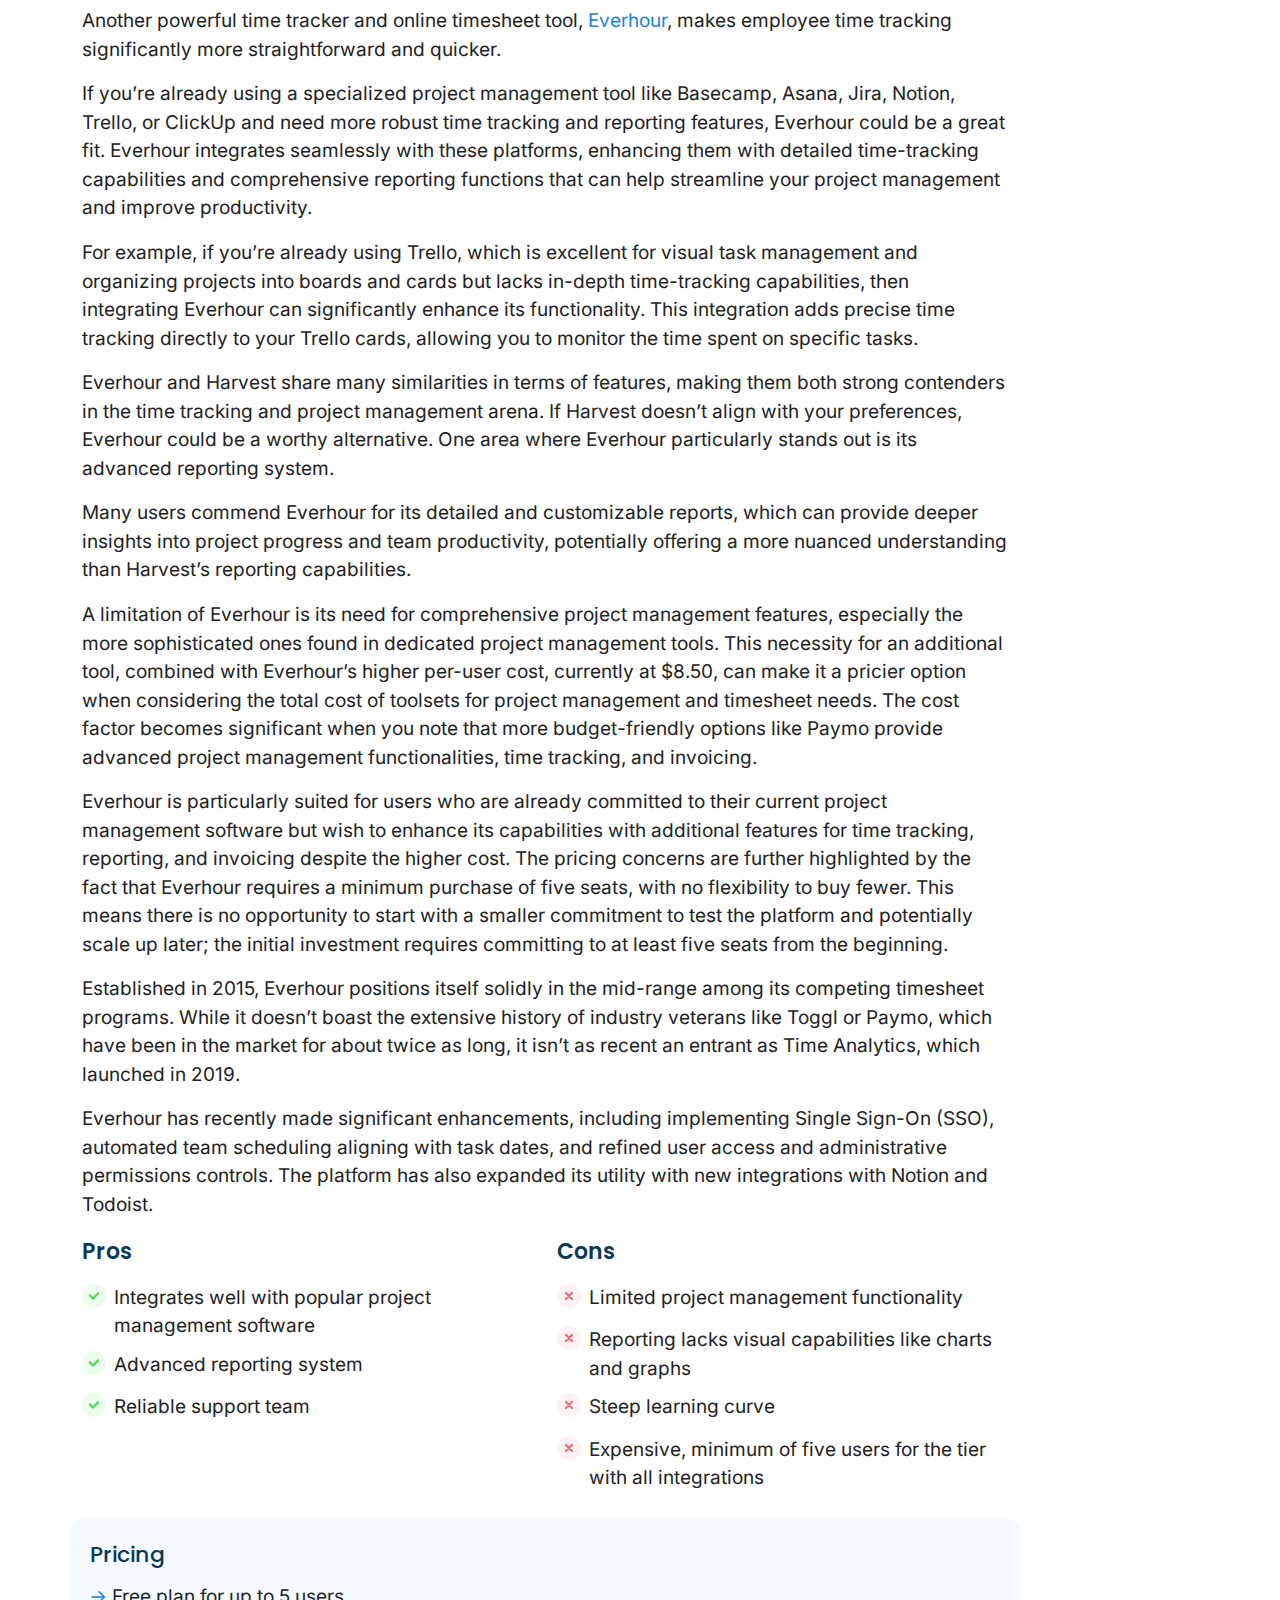
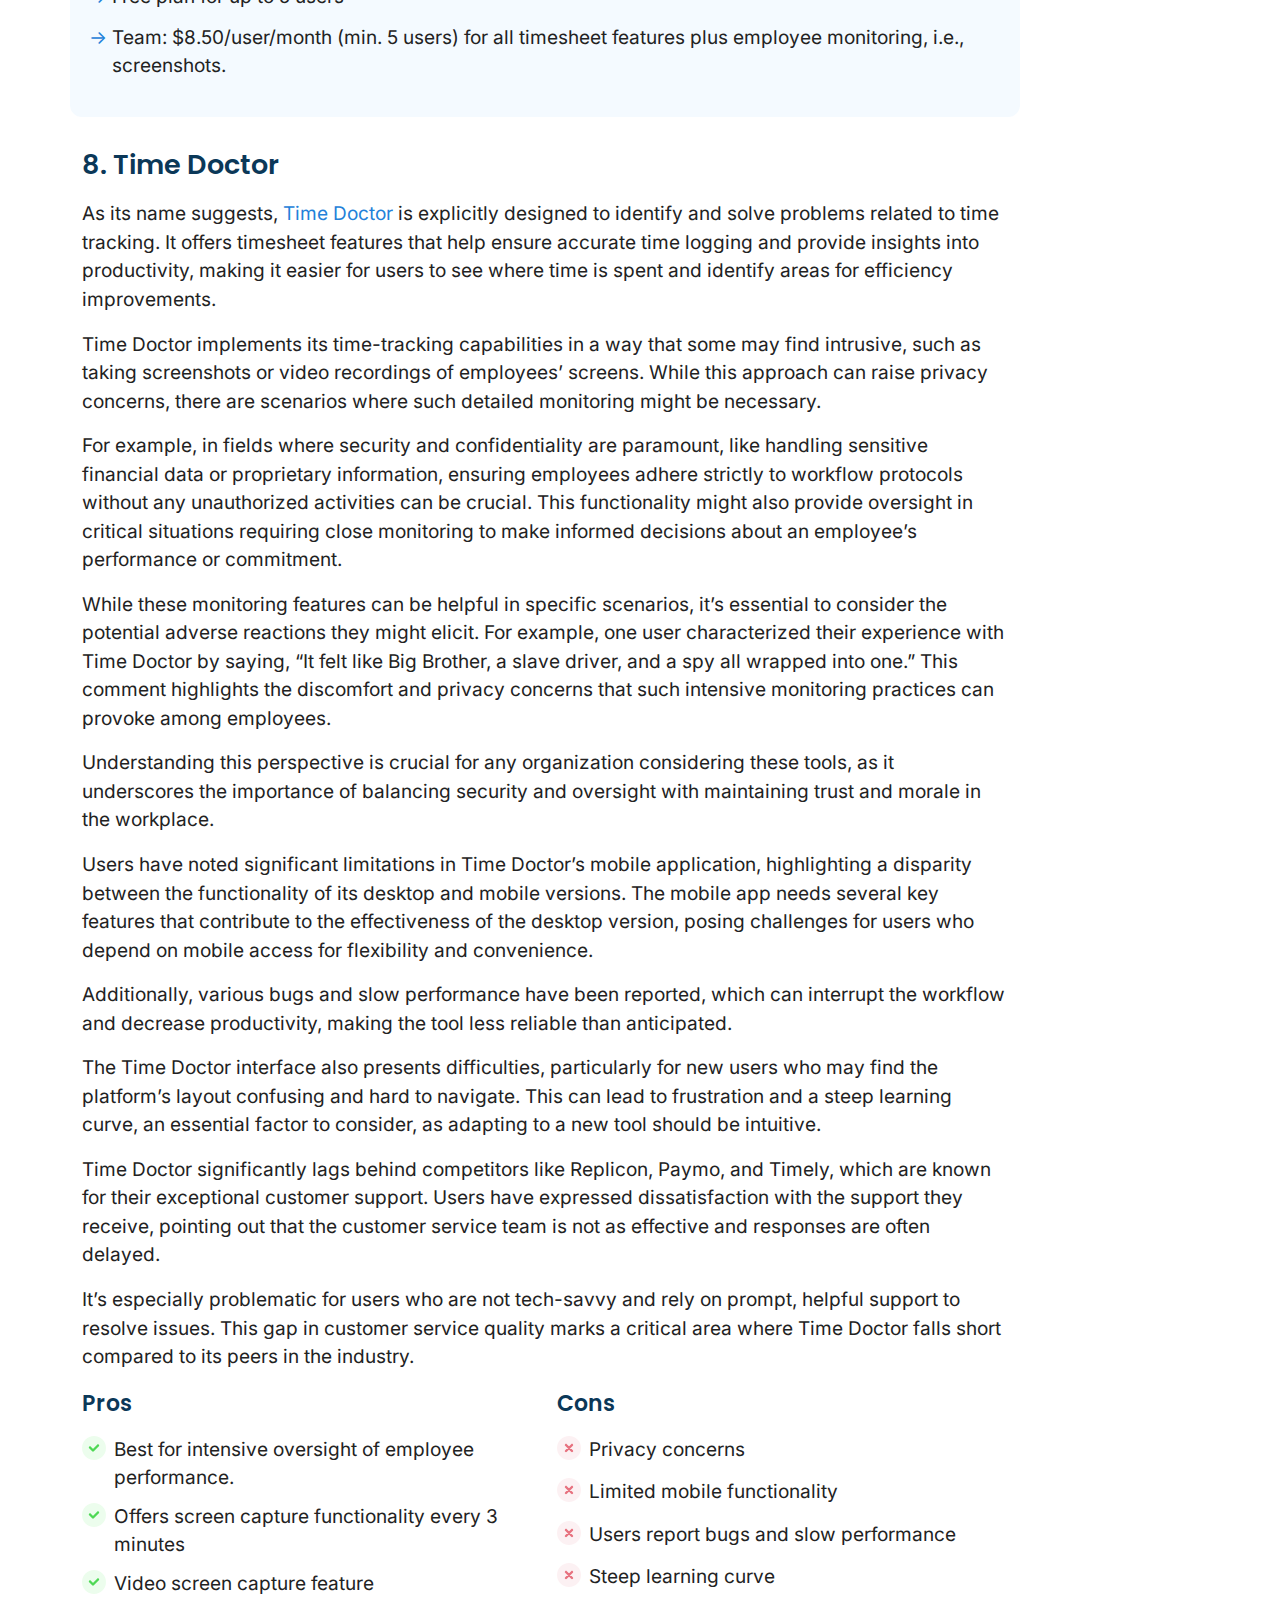
==== commit 134ba3ff: "Update index.html" ====
--- a/index.html
+++ b/index.html
@@ -20,7 +20,7 @@
             <div class="row align-items-center">
                 <div class="col-md-6">
                     <h1 class="mb-4">20 Best Timesheet Software for Accurate Time Management</h1>
-                    <span class="ms-meta ms-font-inter">Updated on Dec 18, 2024</span>
+                    <span class="ms-meta ms-font-inter">Updated on Dec 18, 2025</span>
                     <div class="d-flex ms-meta-content mt-4 mb-4 mb-md-0">
                         <div class="d-flex">
                             <img src="assets/images/eric_picture.png" class="img-fluid ms-meta-img rounded-circle" alt="Image">
@@ -815,4 +815,4 @@
     <script src="https://cdn.jsdelivr.net/npm/bootstrap@5.3.3/dist/js/bootstrap.bundle.min.js" integrity="sha384-YvpcrYf0tY3lHB60NNkmXc5s9fDVZLESaAA55NDzOxhy9GkcIdslK1eN7N6jIeHz" crossorigin="anonymous"></script>
 
 </body>
-</html>+</html>
